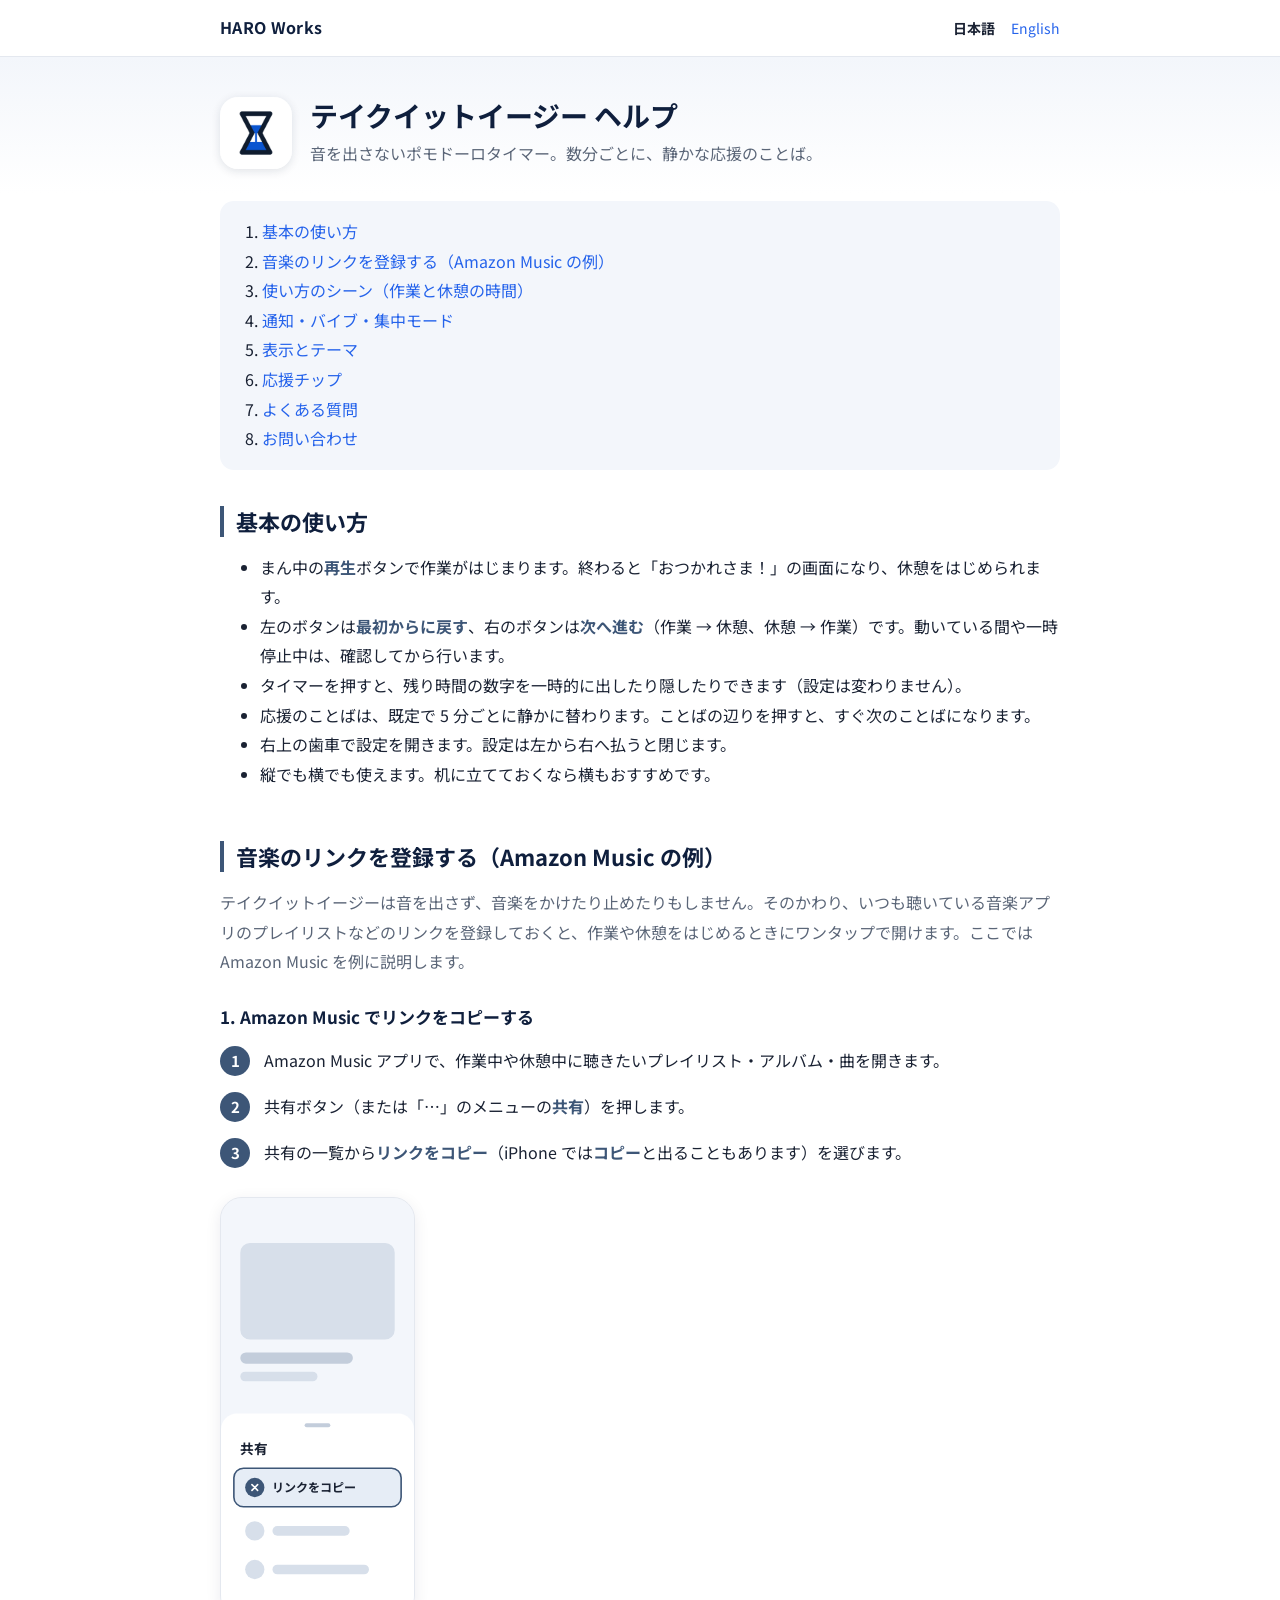
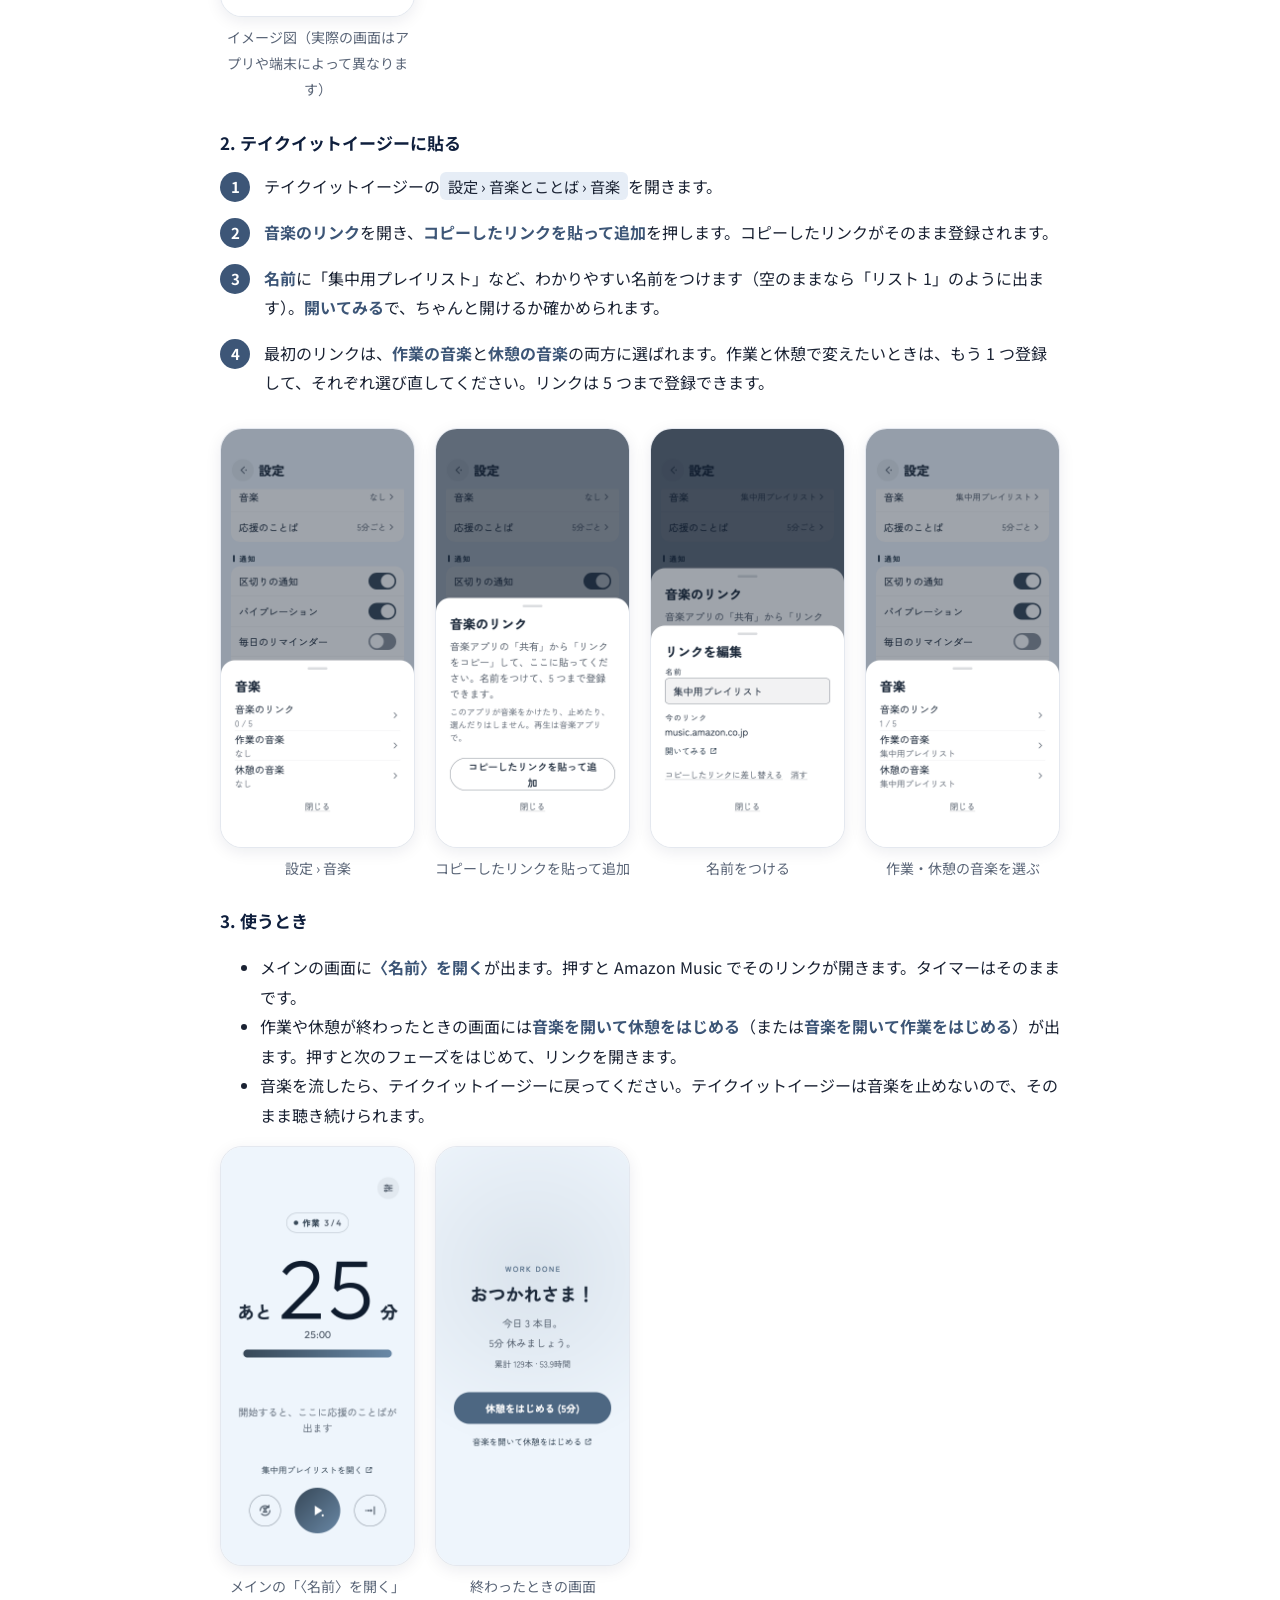
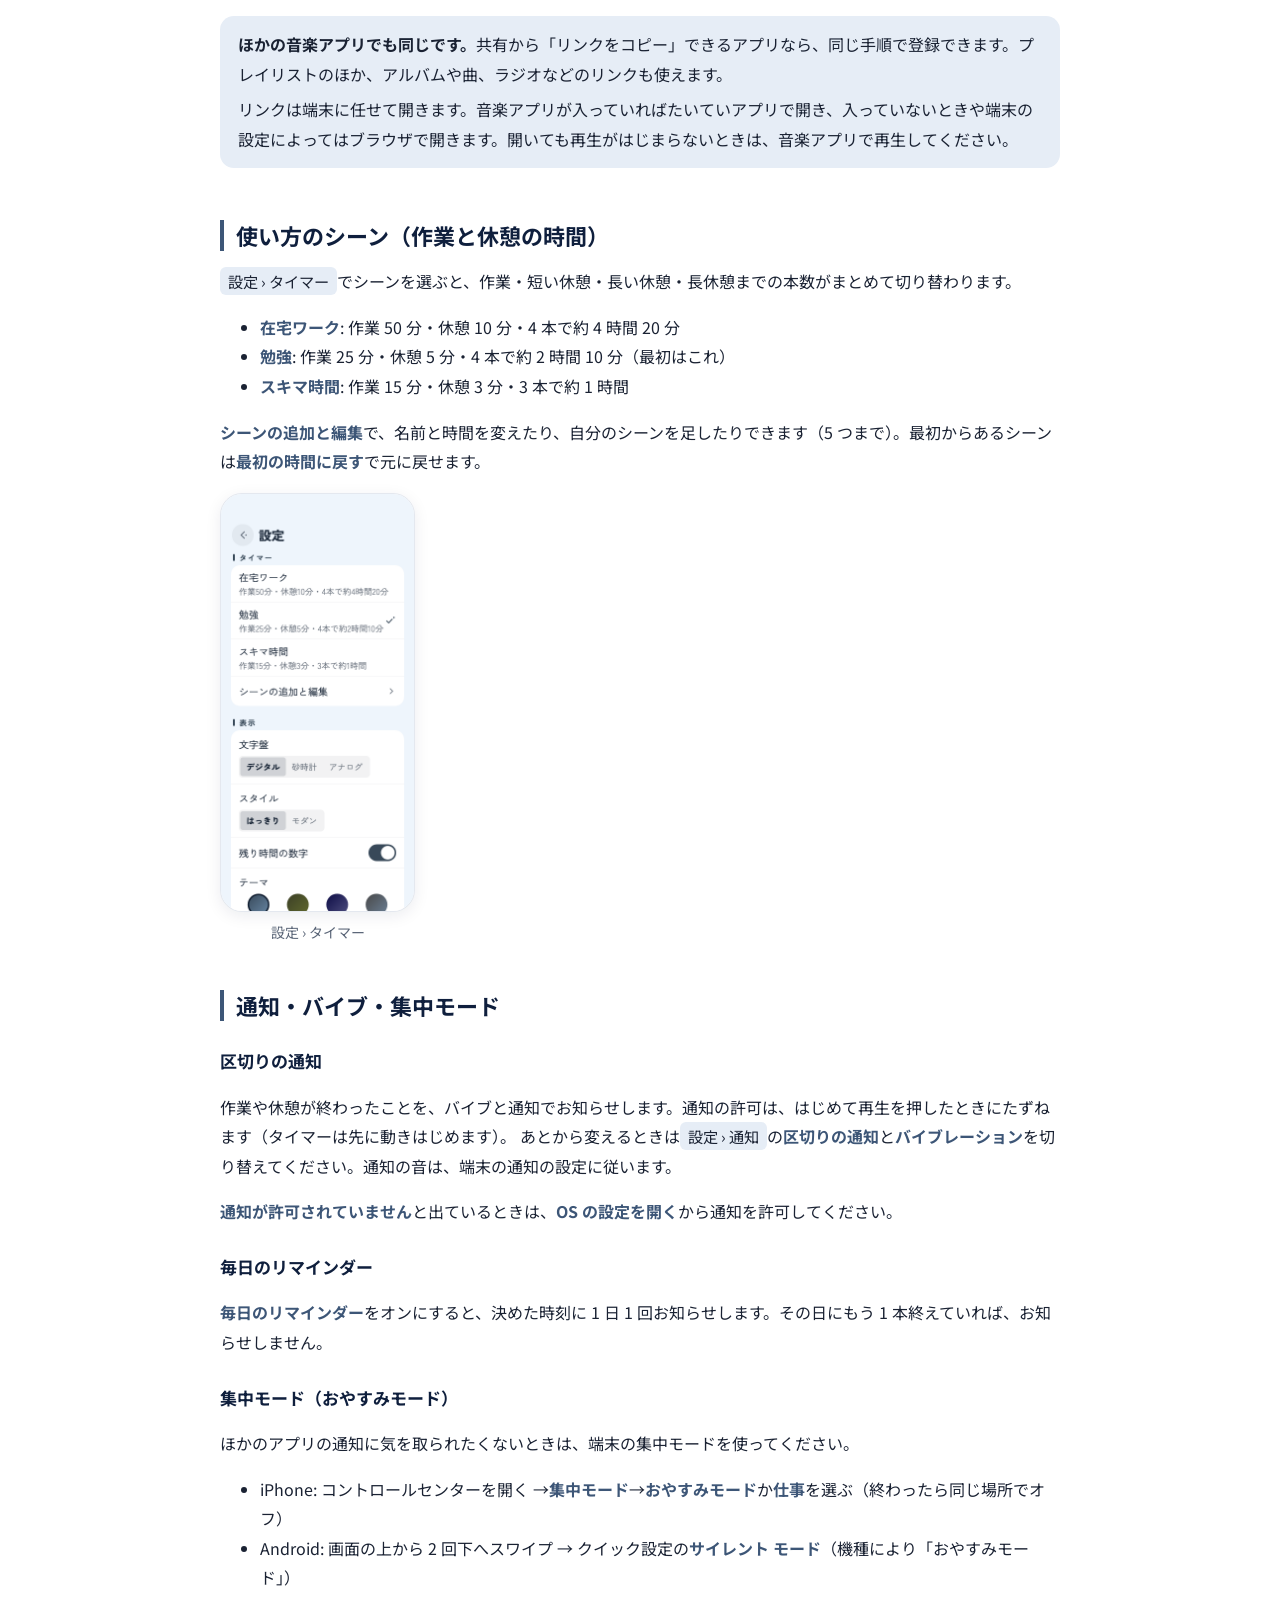
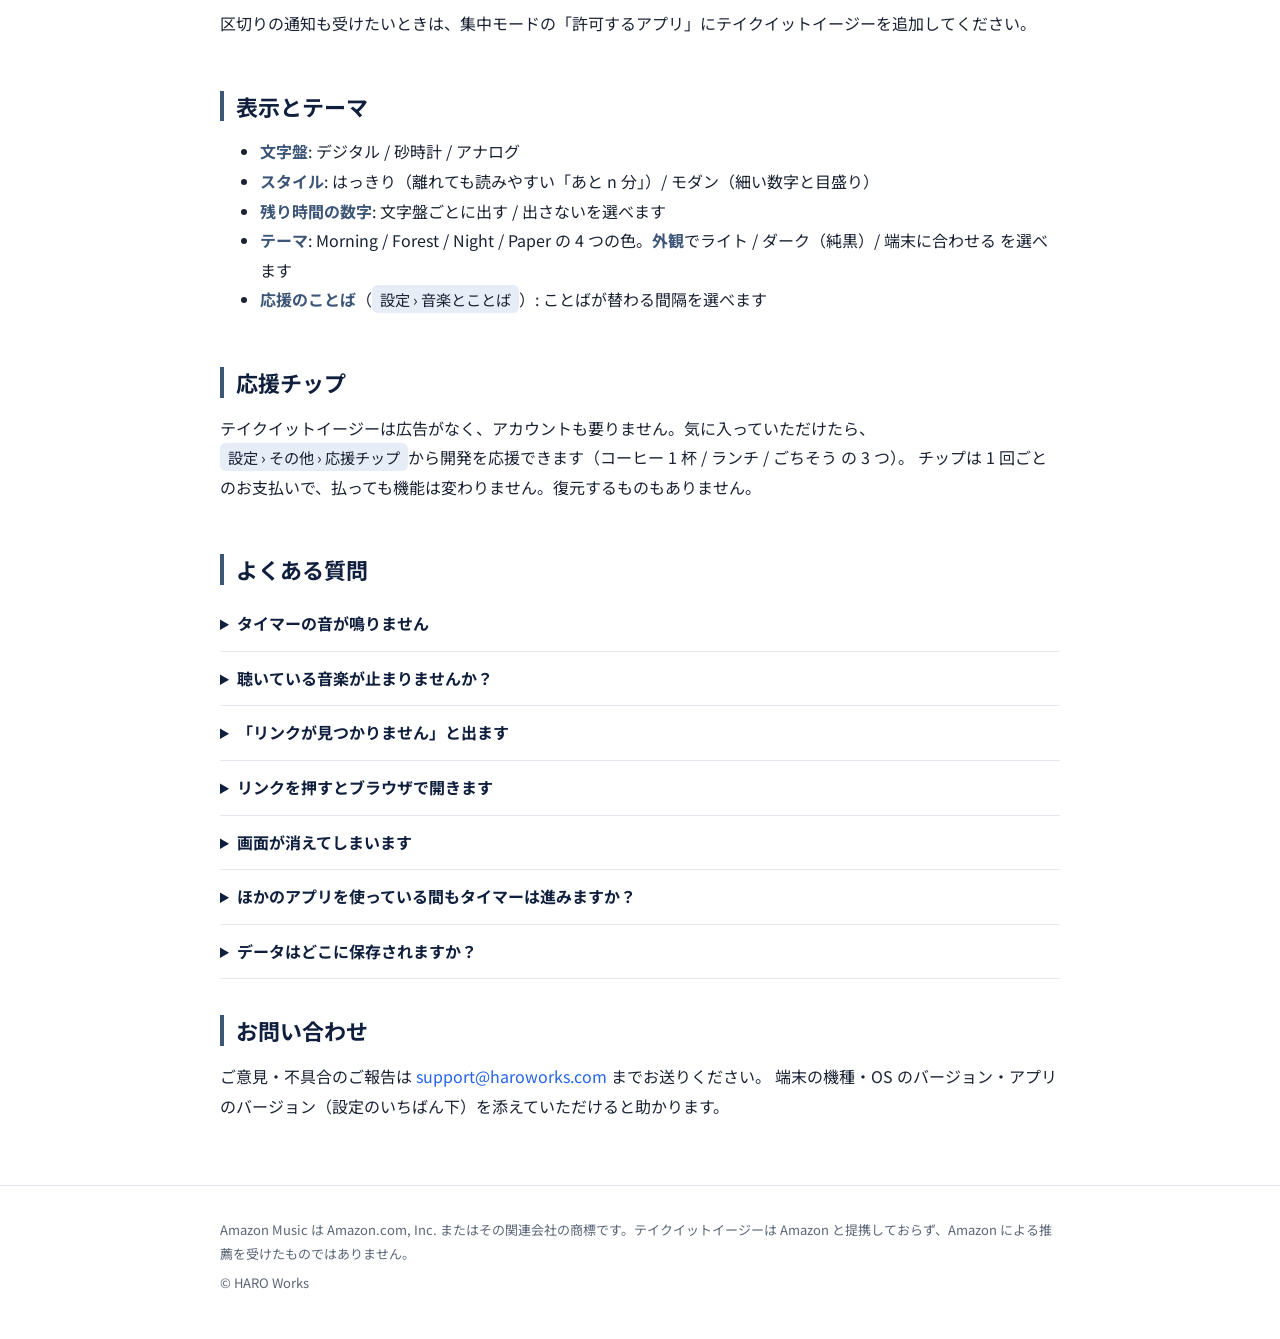
==== takeiteasy/help/index.html @ f71229db "Add Take It Easy help pages (ja / en) Co-Authored-By: Claude Opus 5.5 <noreply@anthropic.com>" ====
<!DOCTYPE html>
<html lang="ja">
<head>
  <meta charset="UTF-8" />
  <meta name="viewport" content="width=device-width, initial-scale=1.0" />
  <title>テイクイットイージー ヘルプ｜HARO Works</title>
  <meta name="description" content="テイクイットイージー（Take It Easy）の使い方。音楽のリンクの登録（Amazon Music の例）、使い方のシーン、通知、集中モード、応援チップ、よくある質問。" />
  <link rel="canonical" href="https://haroworks.com/takeiteasy/help/" />
  <link rel="alternate" hreflang="ja" href="https://haroworks.com/takeiteasy/help/" />
  <link rel="alternate" hreflang="en" href="https://haroworks.com/takeiteasy/help/en/" />
  <link rel="alternate" hreflang="x-default" href="https://haroworks.com/takeiteasy/help/en/" />
  <link rel="icon" href="./img/icon.png" />
  <link rel="preconnect" href="https://fonts.googleapis.com" />
  <link rel="preconnect" href="https://fonts.gstatic.com" crossorigin />
  <link href="https://fonts.googleapis.com/css2?family=Noto+Sans+JP:wght@400;700&display=swap" rel="stylesheet" />
  <link rel="stylesheet" href="./help.css" />
</head>
<body>
  <header class="site-header">
    <div class="container header-inner">
      <a href="/" class="brand">HARO&nbsp;Works</a>
      <nav class="lang" aria-label="言語">
        <a href="./" aria-current="page">日本語</a>
        <a href="./en/" hreflang="en">English</a>
      </nav>
    </div>
  </header>

  <main>
    <div class="hero">
      <div class="container hero-inner">
        <img class="app-icon" src="./img/icon.png" alt="" width="72" height="72" />
        <div>
          <h1>テイクイットイージー ヘルプ</h1>
          <p>音を出さないポモドーロタイマー。数分ごとに、静かな応援のことば。</p>
        </div>
      </div>
    </div>

    <div class="container">
      <nav class="toc" aria-label="目次">
        <ol>
          <li><a href="#basics">基本の使い方</a></li>
          <li><a href="#music">音楽のリンクを登録する（Amazon Music の例）</a></li>
          <li><a href="#scenes">使い方のシーン（作業と休憩の時間）</a></li>
          <li><a href="#notices">通知・バイブ・集中モード</a></li>
          <li><a href="#look">表示とテーマ</a></li>
          <li><a href="#tip">応援チップ</a></li>
          <li><a href="#faq">よくある質問</a></li>
          <li><a href="#contact">お問い合わせ</a></li>
        </ol>
      </nav>

      <section id="basics">
        <h2>基本の使い方</h2>
        <ul>
          <li>まん中の<span class="ui">再生</span>ボタンで作業がはじまります。終わると「おつかれさま！」の画面になり、休憩をはじめられます。</li>
          <li>左のボタンは<span class="ui">最初からに戻す</span>、右のボタンは<span class="ui">次へ進む</span>（作業 → 休憩、休憩 → 作業）です。動いている間や一時停止中は、確認してから行います。</li>
          <li>タイマーを押すと、残り時間の数字を一時的に出したり隠したりできます（設定は変わりません）。</li>
          <li>応援のことばは、既定で 5 分ごとに静かに替わります。ことばの辺りを押すと、すぐ次のことばになります。</li>
          <li>右上の歯車で設定を開きます。設定は左から右へ払うと閉じます。</li>
          <li>縦でも横でも使えます。机に立てておくなら横もおすすめです。</li>
        </ul>
      </section>

      <section id="music">
        <h2>音楽のリンクを登録する（Amazon Music の例）</h2>
        <p class="lead">
          テイクイットイージーは音を出さず、音楽をかけたり止めたりもしません。そのかわり、いつも聴いている音楽アプリのプレイリストなどのリンクを登録しておくと、作業や休憩をはじめるときにワンタップで開けます。ここでは Amazon Music を例に説明します。
        </p>

        <h3>1. Amazon Music でリンクをコピーする</h3>
        <ol class="steps">
          <li>Amazon Music アプリで、作業中や休憩中に聴きたいプレイリスト・アルバム・曲を開きます。</li>
          <li>共有ボタン（または「…」のメニューの<span class="ui">共有</span>）を押します。</li>
          <li>共有の一覧から<span class="ui">リンクをコピー</span>（iPhone では<span class="ui">コピー</span>と出ることもあります）を選びます。</li>
        </ol>
        <div class="shots">
          <figure class="shot">
            <svg viewBox="0 0 240 520" role="img" aria-labelledby="share-ja-title">
              <title id="share-ja-title">共有の一覧から「リンクをコピー」を選ぶイメージ</title>
              <rect x="0" y="0" width="240" height="520" fill="#f3f6fb" />
              <rect x="24" y="56" width="192" height="120" rx="12" fill="#d7dfea" />
              <rect x="24" y="192" width="140" height="14" rx="7" fill="#c3cddb" />
              <rect x="24" y="216" width="96" height="12" rx="6" fill="#d7dfea" />
              <rect x="0" y="268" width="240" height="252" rx="20" fill="#ffffff" />
              <rect x="104" y="280" width="32" height="5" rx="2.5" fill="#c3cddb" />
              <text x="24" y="318" font-size="17" font-weight="700" fill="#1a2233">共有</text>
              <rect x="16" y="336" width="208" height="48" rx="12" fill="#e6edf6" stroke="#3d5677" stroke-width="2" />
              <circle cx="42" cy="360" r="12" fill="#3d5677" />
              <path d="M37 360h10M42 355v10" stroke="#fff" stroke-width="2" stroke-linecap="round" transform="rotate(45 42 360)" />
              <text x="64" y="366" font-size="15" font-weight="700" fill="#1a2233">リンクをコピー</text>
              <circle cx="42" cy="414" r="12" fill="#d7dfea" />
              <rect x="64" y="408" width="96" height="12" rx="6" fill="#d7dfea" />
              <circle cx="42" cy="462" r="12" fill="#d7dfea" />
              <rect x="64" y="456" width="120" height="12" rx="6" fill="#d7dfea" />
            </svg>
            <figcaption>イメージ図（実際の画面はアプリや端末によって異なります）</figcaption>
          </figure>
        </div>

        <h3>2. テイクイットイージーに貼る</h3>
        <ol class="steps">
          <li>テイクイットイージーの<span class="path">設定 › 音楽とことば › 音楽</span>を開きます。</li>
          <li><span class="ui">音楽のリンク</span>を開き、<span class="ui">コピーしたリンクを貼って追加</span>を押します。コピーしたリンクがそのまま登録されます。</li>
          <li><span class="ui">名前</span>に「集中用プレイリスト」など、わかりやすい名前をつけます（空のままなら「リスト 1」のように出ます）。<span class="ui">開いてみる</span>で、ちゃんと開けるか確かめられます。</li>
          <li>最初のリンクは、<span class="ui">作業の音楽</span>と<span class="ui">休憩の音楽</span>の両方に選ばれます。作業と休憩で変えたいときは、もう 1 つ登録して、それぞれ選び直してください。リンクは 5 つまで登録できます。</li>
        </ol>
        <div class="shots">
          <figure class="shot">
            <img src="./img/ja/music-sheet.png" alt="設定の「音楽」。音楽のリンク 0 / 5、作業の音楽 なし、休憩の音楽 なし" width="780" height="1688" loading="lazy" />
            <figcaption>設定 › 音楽</figcaption>
          </figure>
          <figure class="shot">
            <img src="./img/ja/links-empty.png" alt="「音楽のリンク」のシート。コピーしたリンクを貼って追加のボタン" width="780" height="1688" loading="lazy" />
            <figcaption>コピーしたリンクを貼って追加</figcaption>
          </figure>
          <figure class="shot">
            <img src="./img/ja/link-edit.png" alt="リンクの編集。名前に「集中用プレイリスト」、今のリンク music.amazon.co.jp、開いてみる" width="780" height="1688" loading="lazy" />
            <figcaption>名前をつける</figcaption>
          </figure>
          <figure class="shot">
            <img src="./img/ja/music-sheet-done.png" alt="設定の「音楽」。作業の音楽と休憩の音楽に「集中用プレイリスト」" width="780" height="1688" loading="lazy" />
            <figcaption>作業・休憩の音楽を選ぶ</figcaption>
          </figure>
        </div>

        <h3>3. 使うとき</h3>
        <ul>
          <li>メインの画面に<span class="ui">〈名前〉を開く</span>が出ます。押すと Amazon Music でそのリンクが開きます。タイマーはそのままです。</li>
          <li>作業や休憩が終わったときの画面には<span class="ui">音楽を開いて休憩をはじめる</span>（または<span class="ui">音楽を開いて作業をはじめる</span>）が出ます。押すと次のフェーズをはじめて、リンクを開きます。</li>
          <li>音楽を流したら、テイクイットイージーに戻ってください。テイクイットイージーは音楽を止めないので、そのまま聴き続けられます。</li>
        </ul>
        <div class="shots">
          <figure class="shot">
            <img src="./img/ja/main-music.png" alt="メインの画面。再生ボタンの上に「集中用プレイリストを開く」" width="780" height="1688" loading="lazy" />
            <figcaption>メインの「〈名前〉を開く」</figcaption>
          </figure>
          <figure class="shot">
            <img src="./img/ja/overlay-break.png" alt="作業が終わった画面。休憩をはじめるボタンの下に「音楽を開いて休憩をはじめる」" width="780" height="1688" loading="lazy" />
            <figcaption>終わったときの画面</figcaption>
          </figure>
        </div>

        <div class="note">
          <p><strong>ほかの音楽アプリでも同じです。</strong>共有から「リンクをコピー」できるアプリなら、同じ手順で登録できます。プレイリストのほか、アルバムや曲、ラジオなどのリンクも使えます。</p>
          <p>リンクは端末に任せて開きます。音楽アプリが入っていればたいていアプリで開き、入っていないときや端末の設定によってはブラウザで開きます。開いても再生がはじまらないときは、音楽アプリで再生してください。</p>
        </div>
      </section>

      <section id="scenes">
        <h2>使い方のシーン（作業と休憩の時間）</h2>
        <p>
          <span class="path">設定 › タイマー</span>でシーンを選ぶと、作業・短い休憩・長い休憩・長休憩までの本数がまとめて切り替わります。
        </p>
        <ul>
          <li><span class="ui">在宅ワーク</span>: 作業 50 分・休憩 10 分・4 本で約 4 時間 20 分</li>
          <li><span class="ui">勉強</span>: 作業 25 分・休憩 5 分・4 本で約 2 時間 10 分（最初はこれ）</li>
          <li><span class="ui">スキマ時間</span>: 作業 15 分・休憩 3 分・3 本で約 1 時間</li>
        </ul>
        <p>
          <span class="ui">シーンの追加と編集</span>で、名前と時間を変えたり、自分のシーンを足したりできます（5 つまで）。最初からあるシーンは<span class="ui">最初の時間に戻す</span>で元に戻せます。
        </p>
        <div class="shots">
          <figure class="shot">
            <img src="./img/ja/settings-top.png" alt="設定のタイマー。在宅ワーク、勉強（選択中）、スキマ時間、シーンの追加と編集" width="780" height="1688" loading="lazy" />
            <figcaption>設定 › タイマー</figcaption>
          </figure>
        </div>
      </section>

      <section id="notices">
        <h2>通知・バイブ・集中モード</h2>
        <h3>区切りの通知</h3>
        <p>
          作業や休憩が終わったことを、バイブと通知でお知らせします。通知の許可は、はじめて再生を押したときにたずねます（タイマーは先に動きはじめます）。
          あとから変えるときは<span class="path">設定 › 通知</span>の<span class="ui">区切りの通知</span>と<span class="ui">バイブレーション</span>を切り替えてください。通知の音は、端末の通知の設定に従います。
        </p>
        <p>
          <span class="ui">通知が許可されていません</span>と出ているときは、<span class="ui">OS の設定を開く</span>から通知を許可してください。
        </p>
        <h3>毎日のリマインダー</h3>
        <p>
          <span class="ui">毎日のリマインダー</span>をオンにすると、決めた時刻に 1 日 1 回お知らせします。その日にもう 1 本終えていれば、お知らせしません。
        </p>
        <h3>集中モード（おやすみモード）</h3>
        <p>ほかのアプリの通知に気を取られたくないときは、端末の集中モードを使ってください。</p>
        <ul>
          <li>iPhone: コントロールセンターを開く →<span class="ui">集中モード</span>→<span class="ui">おやすみモード</span>か<span class="ui">仕事</span>を選ぶ（終わったら同じ場所でオフ）</li>
          <li>Android: 画面の上から 2 回下へスワイプ → クイック設定の<span class="ui">サイレント モード</span>（機種により「おやすみモード」）</li>
        </ul>
        <p>区切りの通知も受けたいときは、集中モードの「許可するアプリ」にテイクイットイージーを追加してください。</p>
      </section>

      <section id="look">
        <h2>表示とテーマ</h2>
        <ul>
          <li><span class="ui">文字盤</span>: デジタル / 砂時計 / アナログ</li>
          <li><span class="ui">スタイル</span>: はっきり（離れても読みやすい「あと n 分」）/ モダン（細い数字と目盛り）</li>
          <li><span class="ui">残り時間の数字</span>: 文字盤ごとに出す / 出さないを選べます</li>
          <li><span class="ui">テーマ</span>: Morning / Forest / Night / Paper の 4 つの色。<span class="ui">外観</span>でライト / ダーク（純黒）/ 端末に合わせる を選べます</li>
          <li><span class="ui">応援のことば</span>（<span class="path">設定 › 音楽とことば</span>）: ことばが替わる間隔を選べます</li>
        </ul>
      </section>

      <section id="tip">
        <h2>応援チップ</h2>
        <p>
          テイクイットイージーは広告がなく、アカウントも要りません。気に入っていただけたら、<span class="path">設定 › その他 › 応援チップ</span>から開発を応援できます（コーヒー 1 杯 / ランチ / ごちそう の 3 つ）。
          チップは 1 回ごとのお支払いで、払っても機能は変わりません。復元するものもありません。
        </p>
      </section>

      <section id="faq">
        <h2>よくある質問</h2>
        <details>
          <summary>タイマーの音が鳴りません</summary>
          <p>テイクイットイージーは音を出さないアプリです。区切りはバイブと通知でお知らせします。通知が来ないときは<a href="#notices">通知・バイブ・集中モード</a>をご覧ください。</p>
        </details>
        <details>
          <summary>聴いている音楽が止まりませんか？</summary>
          <p>止まりません。テイクイットイージーは音を扱う機能を使っていないので、ほかのアプリの音楽を止めたり、小さくしたりしません。</p>
        </details>
        <details>
          <summary>「リンクが見つかりません」と出ます</summary>
          <p>コピーしたものの中にリンク（https:// ではじまるもの）がありません。音楽アプリの共有から「リンクをコピー」して、もう一度<span class="ui">コピーしたリンクを貼って追加</span>を押してください。リンクの前後に文章がついていても、リンクだけを取り出して登録します。</p>
        </details>
        <details>
          <summary>リンクを押すとブラウザで開きます</summary>
          <p>リンクの開き方は端末が決めます。音楽アプリが入っていて、そのアプリがリンクを受け取れる設定になっているとアプリで開きます。音楽アプリを入れ直したり、端末の「デフォルトで開く」の設定を確かめたりしてみてください。</p>
        </details>
        <details>
          <summary>画面が消えてしまいます</summary>
          <p>メインの画面でタイマーが動いているときは、画面をつけたままにします。止めているときや、設定・ほかのアプリを開いているときは、端末の設定どおりに画面が消えます。</p>
        </details>
        <details>
          <summary>ほかのアプリを使っている間もタイマーは進みますか？</summary>
          <p>進みます。終わる時刻をもとに数えているので、ほかのアプリを開いていても、画面を消していてもずれません。終わったときは通知でお知らせします。</p>
        </details>
        <details>
          <summary>データはどこに保存されますか？</summary>
          <p>設定や登録したリンク、累計の記録は端末の中だけに保存します。詳しくは<a href="https://ys4614.github.io/legal/takeiteasy/privacy/">プライバシーポリシー</a>をご覧ください。</p>
        </details>
      </section>

      <section id="contact">
        <h2>お問い合わせ</h2>
        <p>
          ご意見・不具合のご報告は <a href="mailto:support@haroworks.com">support@haroworks.com</a> までお送りください。
          端末の機種・OS のバージョン・アプリのバージョン（設定のいちばん下）を添えていただけると助かります。
        </p>
      </section>
    </div>
  </main>

  <footer class="site-footer">
    <div class="container">
      <p>Amazon Music は Amazon.com, Inc. またはその関連会社の商標です。テイクイットイージーは Amazon と提携しておらず、Amazon による推薦を受けたものではありません。</p>
      <p>&copy; HARO Works</p>
    </div>
  </footer>
</body>
</html>
---- takeiteasy/help/help.css ----
/* Take It Easy ヘルプ（ja / en 共通）。色はサイトの style.css と、アプリの Morning テーマに合わせる。 */
:root {
  --navy: #0f1f3d;
  --ink: #1a2233;
  --muted: #5b6678;
  --line: #e4e8ef;
  --bg: #ffffff;
  --bg-alt: #f3f6fb;
  --accent: #3d5677;
  --accent-soft: #e6edf6;
  --link: #2563eb;
  --radius: 14px;
  --maxw: 880px;
}

* {
  box-sizing: border-box;
}

html {
  scroll-behavior: smooth;
}

body {
  margin: 0;
  font-family: "Noto Sans JP", -apple-system, BlinkMacSystemFont, "Segoe UI",
    "Hiragino Kaku Gothic ProN", "Meiryo", sans-serif;
  color: var(--ink);
  background: var(--bg);
  line-height: 1.85;
  -webkit-font-smoothing: antialiased;
}

a {
  color: var(--link);
  text-decoration: none;
}

a:hover {
  text-decoration: underline;
}

.container {
  width: 100%;
  max-width: var(--maxw);
  margin: 0 auto;
  padding: 0 20px;
}

/* Header */
.site-header {
  position: sticky;
  top: 0;
  z-index: 10;
  background: rgba(255, 255, 255, 0.92);
  backdrop-filter: saturate(180%) blur(10px);
  border-bottom: 1px solid var(--line);
}

.header-inner {
  display: flex;
  align-items: center;
  justify-content: space-between;
  gap: 12px;
  height: 56px;
}

.brand {
  font-weight: 700;
  color: var(--navy);
  letter-spacing: 0.02em;
}

.lang a {
  margin-left: 12px;
  font-size: 14px;
}

.lang a[aria-current="page"] {
  color: var(--ink);
  font-weight: 700;
  pointer-events: none;
}

/* Hero */
.hero {
  background: linear-gradient(180deg, var(--bg-alt), var(--bg));
  padding: 40px 0 24px;
}

.hero-inner {
  display: flex;
  align-items: center;
  gap: 18px;
}

.app-icon {
  width: 72px;
  height: 72px;
  border-radius: 18px;
  box-shadow: 0 2px 10px rgba(15, 31, 61, 0.12);
  flex: none;
}

.hero h1 {
  margin: 0;
  font-size: 28px;
  line-height: 1.35;
  color: var(--navy);
}

.hero p {
  margin: 4px 0 0;
  color: var(--muted);
}

/* TOC */
.toc {
  margin: 8px 0 8px;
  padding: 16px 20px;
  background: var(--bg-alt);
  border-radius: var(--radius);
}

.toc ol {
  margin: 0;
  padding-left: 1.4em;
}

/* Sections */
section {
  padding: 28px 0 8px;
  scroll-margin-top: 64px;
}

h2 {
  font-size: 22px;
  line-height: 1.4;
  margin: 0 0 12px;
  padding-left: 12px;
  border-left: 4px solid var(--accent);
  color: var(--navy);
}

h3 {
  font-size: 17px;
  margin: 24px 0 8px;
  color: var(--navy);
}

.lead {
  color: var(--muted);
}

.ui {
  font-weight: 700;
  color: var(--accent);
  white-space: nowrap;
}

kbd,
.path {
  display: inline-block;
  padding: 0 8px;
  border-radius: 6px;
  background: var(--accent-soft);
  color: var(--ink);
  font-family: inherit;
  font-size: 0.95em;
}

/* Steps */
.steps {
  list-style: none;
  counter-reset: step;
  margin: 12px 0;
  padding: 0;
}

.steps > li {
  counter-increment: step;
  position: relative;
  padding: 2px 0 14px 44px;
}

.steps > li::before {
  content: counter(step);
  position: absolute;
  left: 0;
  top: 2px;
  width: 30px;
  height: 30px;
  border-radius: 50%;
  background: var(--accent);
  color: #fff;
  font-weight: 700;
  font-size: 15px;
  line-height: 30px;
  text-align: center;
}

/* Figures */
.shots {
  display: grid;
  grid-template-columns: repeat(auto-fill, minmax(180px, 1fr));
  gap: 20px;
  margin: 16px 0 8px;
}

figure {
  margin: 0;
}

.shot img,
.shot svg {
  display: block;
  width: 100%;
  max-width: 240px;
  height: auto;
  margin: 0 auto;
  border-radius: 22px;
  border: 1px solid var(--line);
  box-shadow: 0 4px 16px rgba(15, 31, 61, 0.08);
  background: var(--bg-alt);
}

figcaption {
  margin-top: 8px;
  font-size: 14px;
  color: var(--muted);
  text-align: center;
}

.note {
  margin: 16px 0;
  padding: 14px 18px;
  border-radius: var(--radius);
  background: var(--accent-soft);
}

.note p {
  margin: 0;
}

.note p + p {
  margin-top: 6px;
}

/* FAQ */
details {
  border-bottom: 1px solid var(--line);
  padding: 12px 0;
}

summary {
  cursor: pointer;
  font-weight: 700;
  color: var(--navy);
}

details p {
  margin: 8px 0 0;
}

/* Footer */
.site-footer {
  margin-top: 40px;
  padding: 28px 0 40px;
  border-top: 1px solid var(--line);
  color: var(--muted);
  font-size: 13px;
}

.site-footer p {
  margin: 4px 0;
}

@media (max-width: 560px) {
  .hero h1 {
    font-size: 23px;
  }

  .app-icon {
    width: 60px;
    height: 60px;
    border-radius: 15px;
  }

  .shots {
    grid-template-columns: repeat(2, 1fr);
    gap: 14px;
  }
}
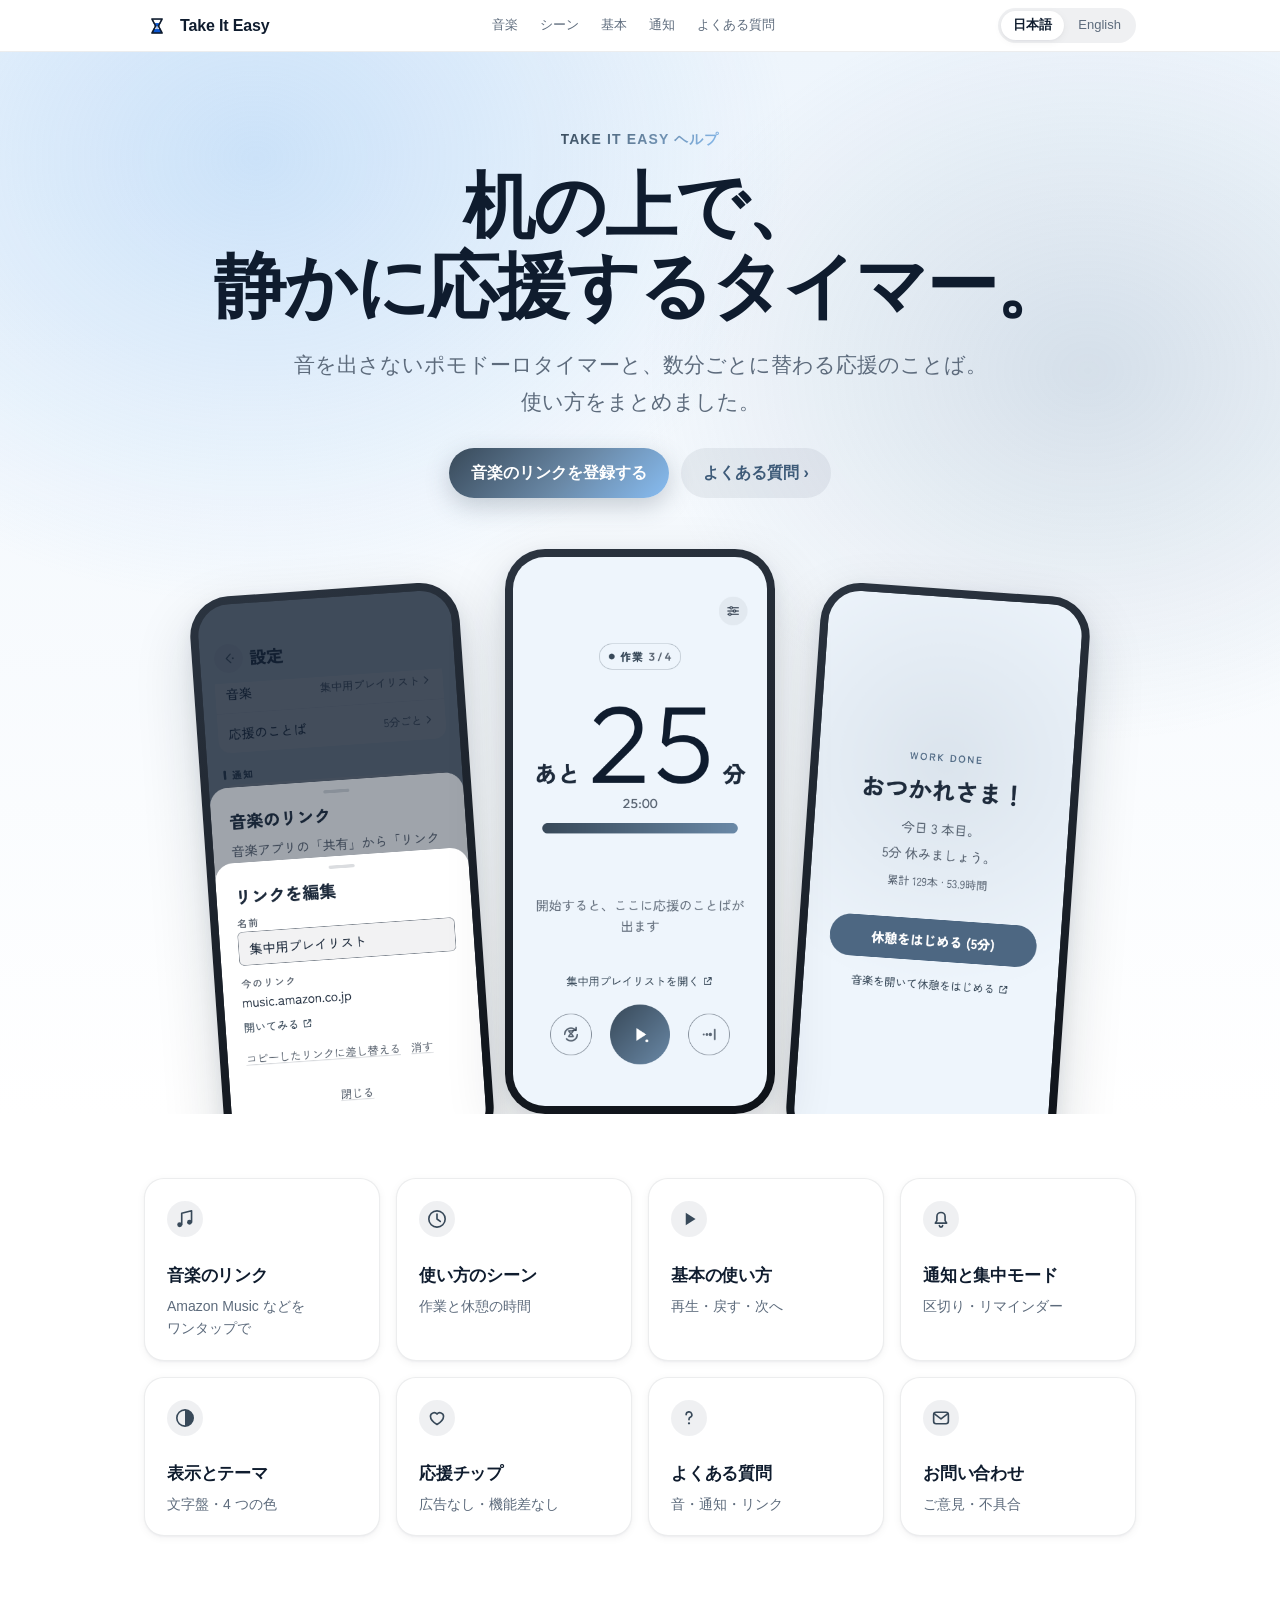
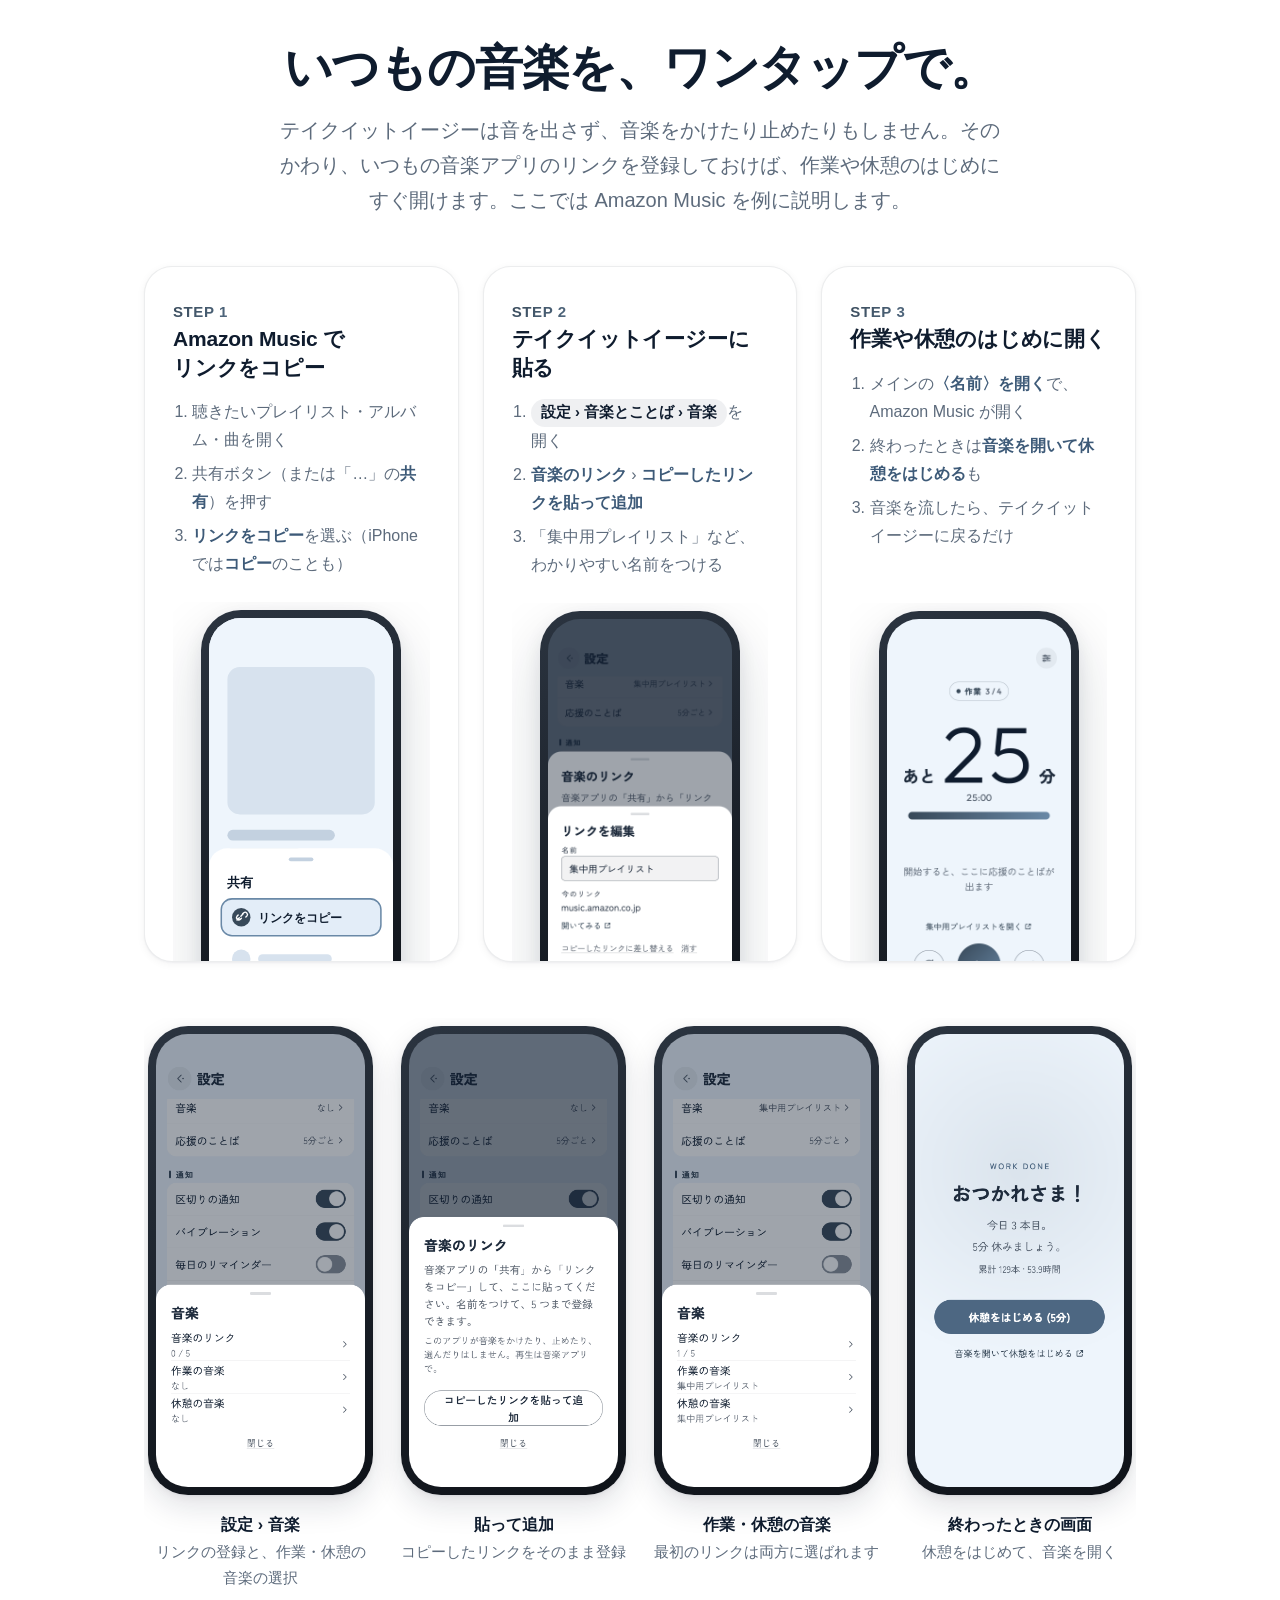
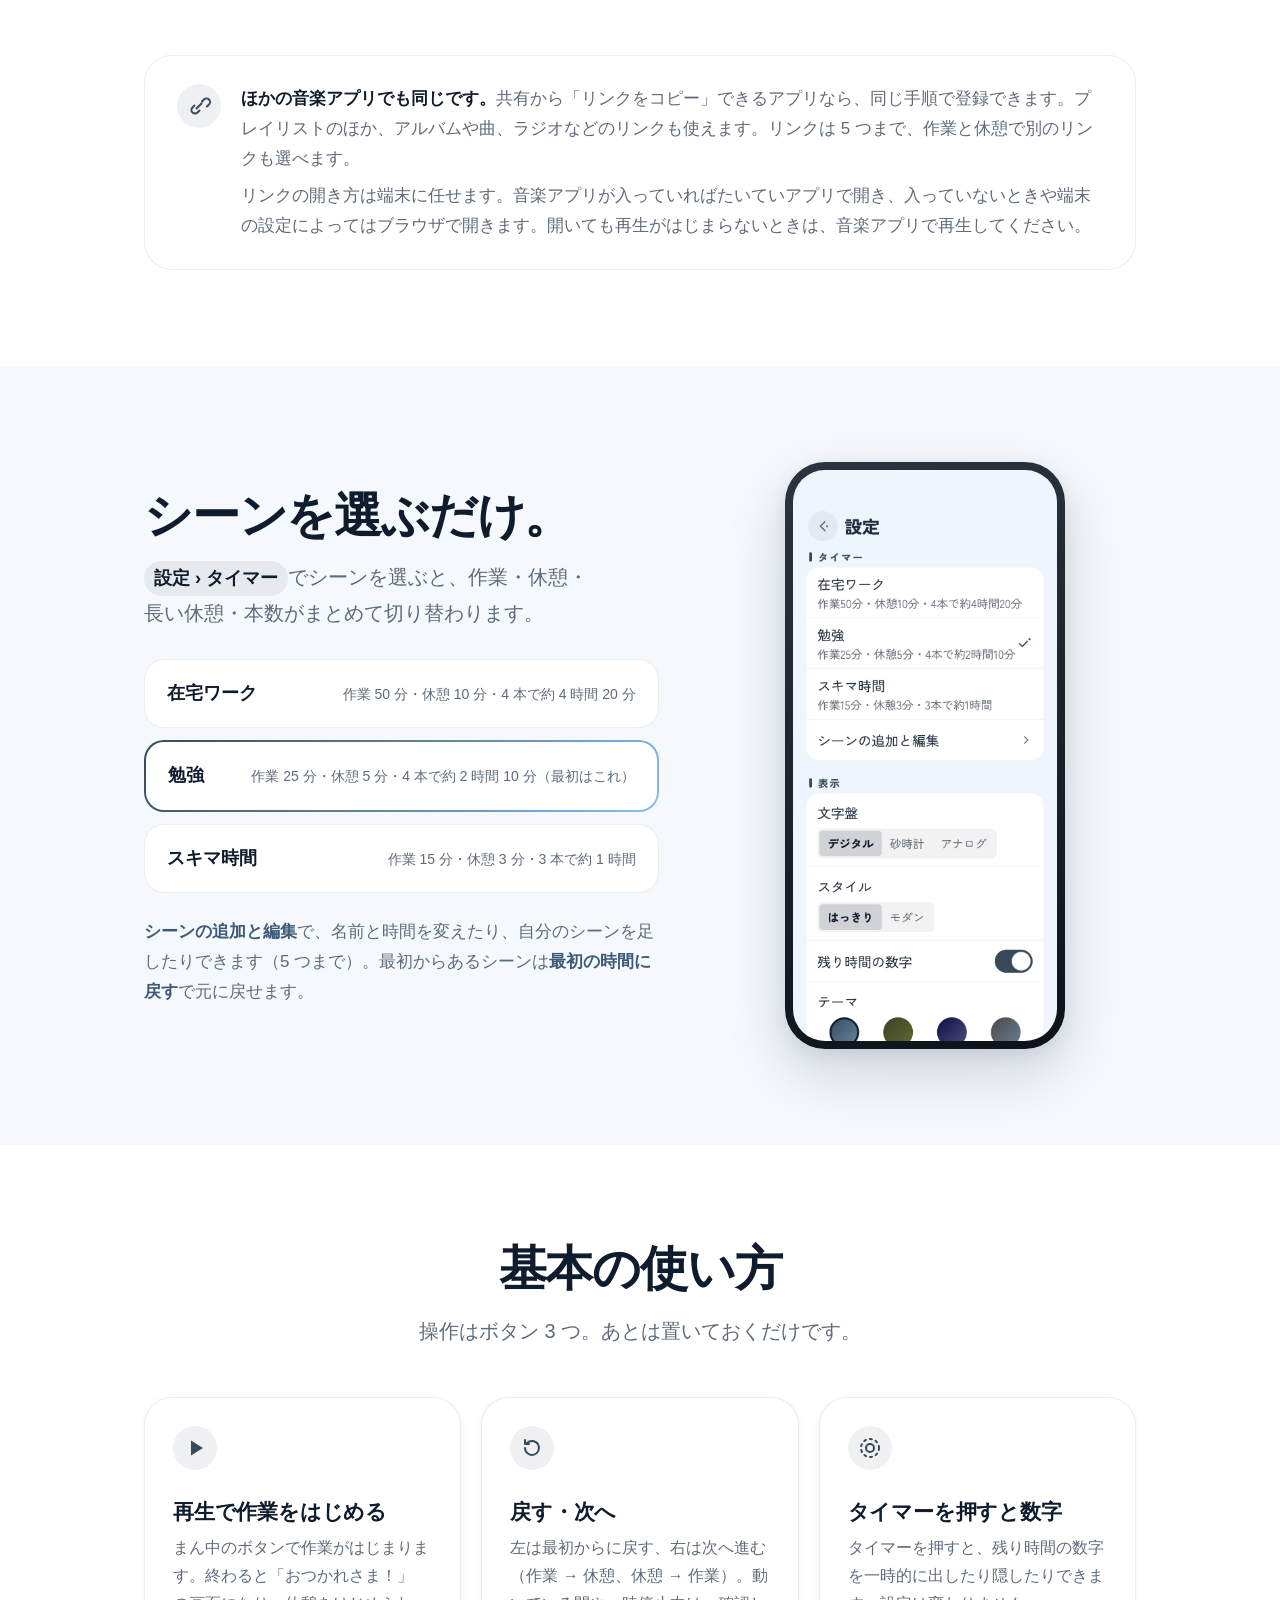
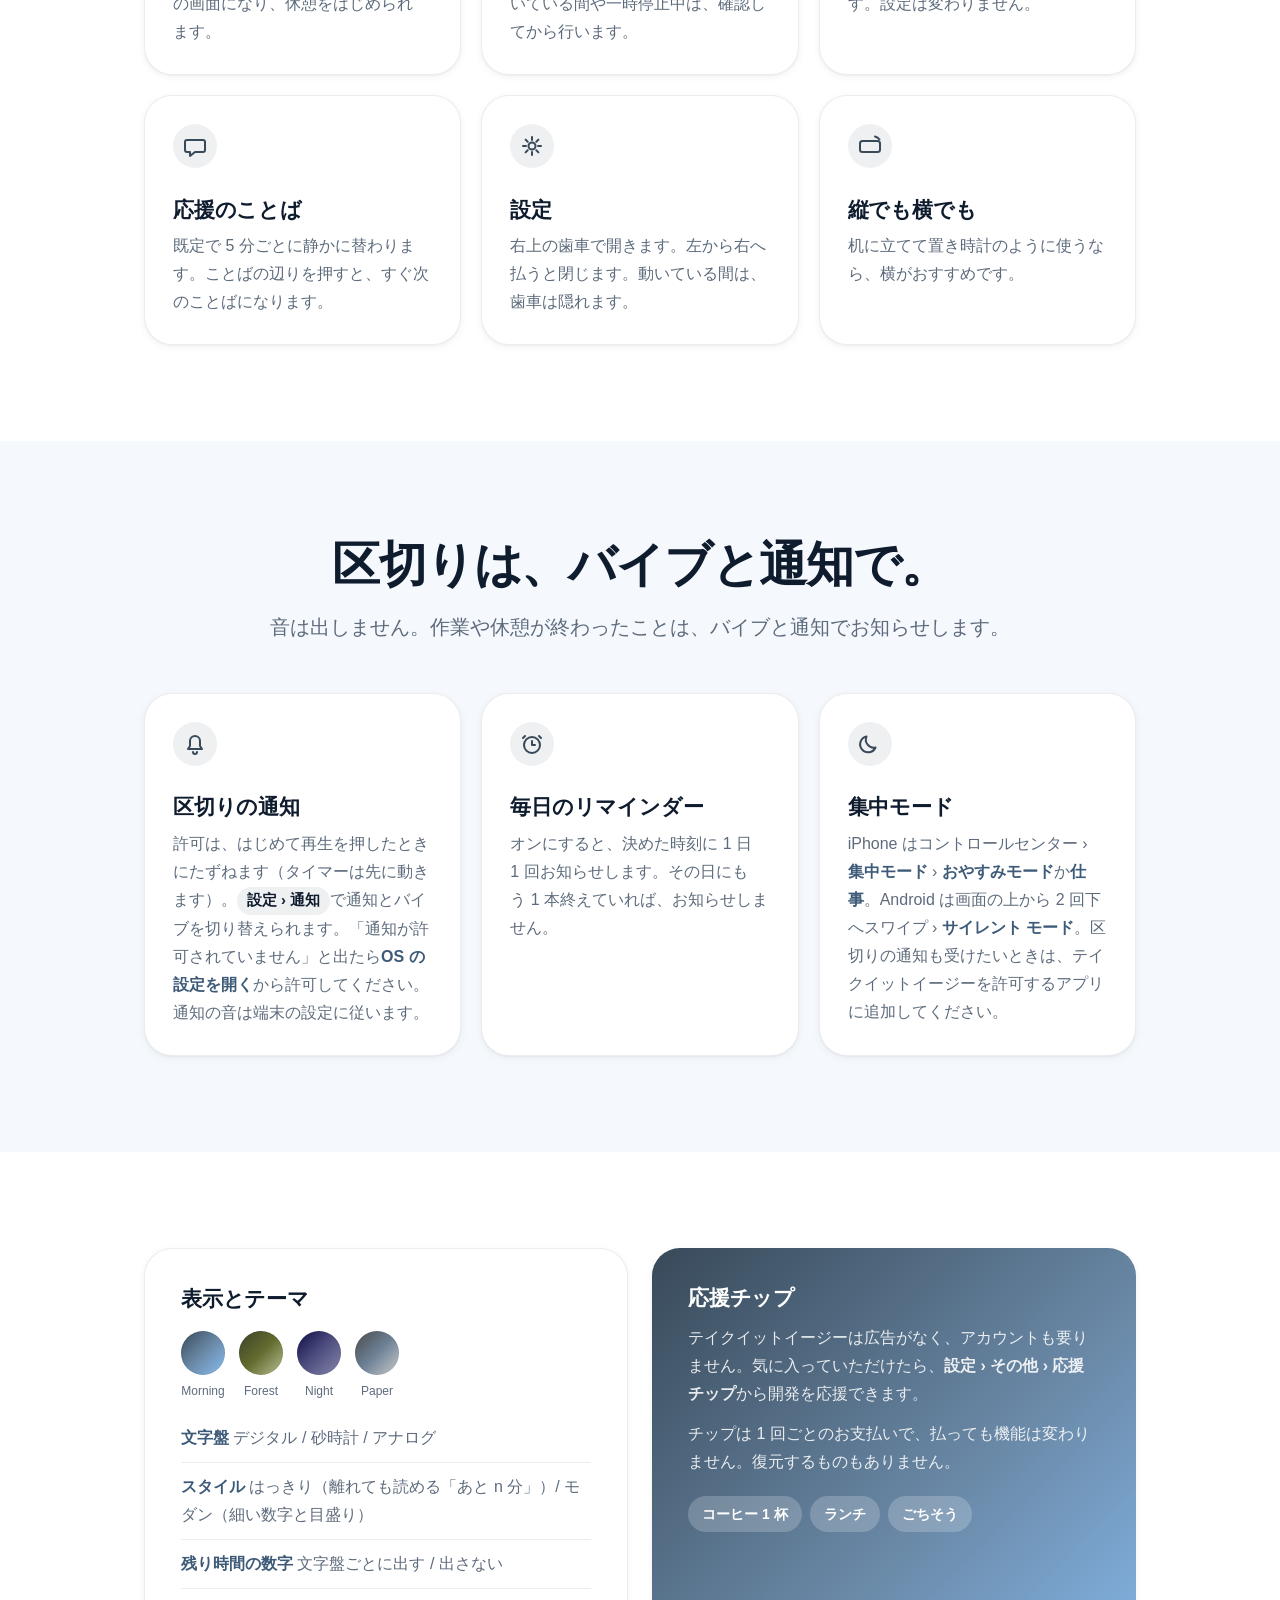
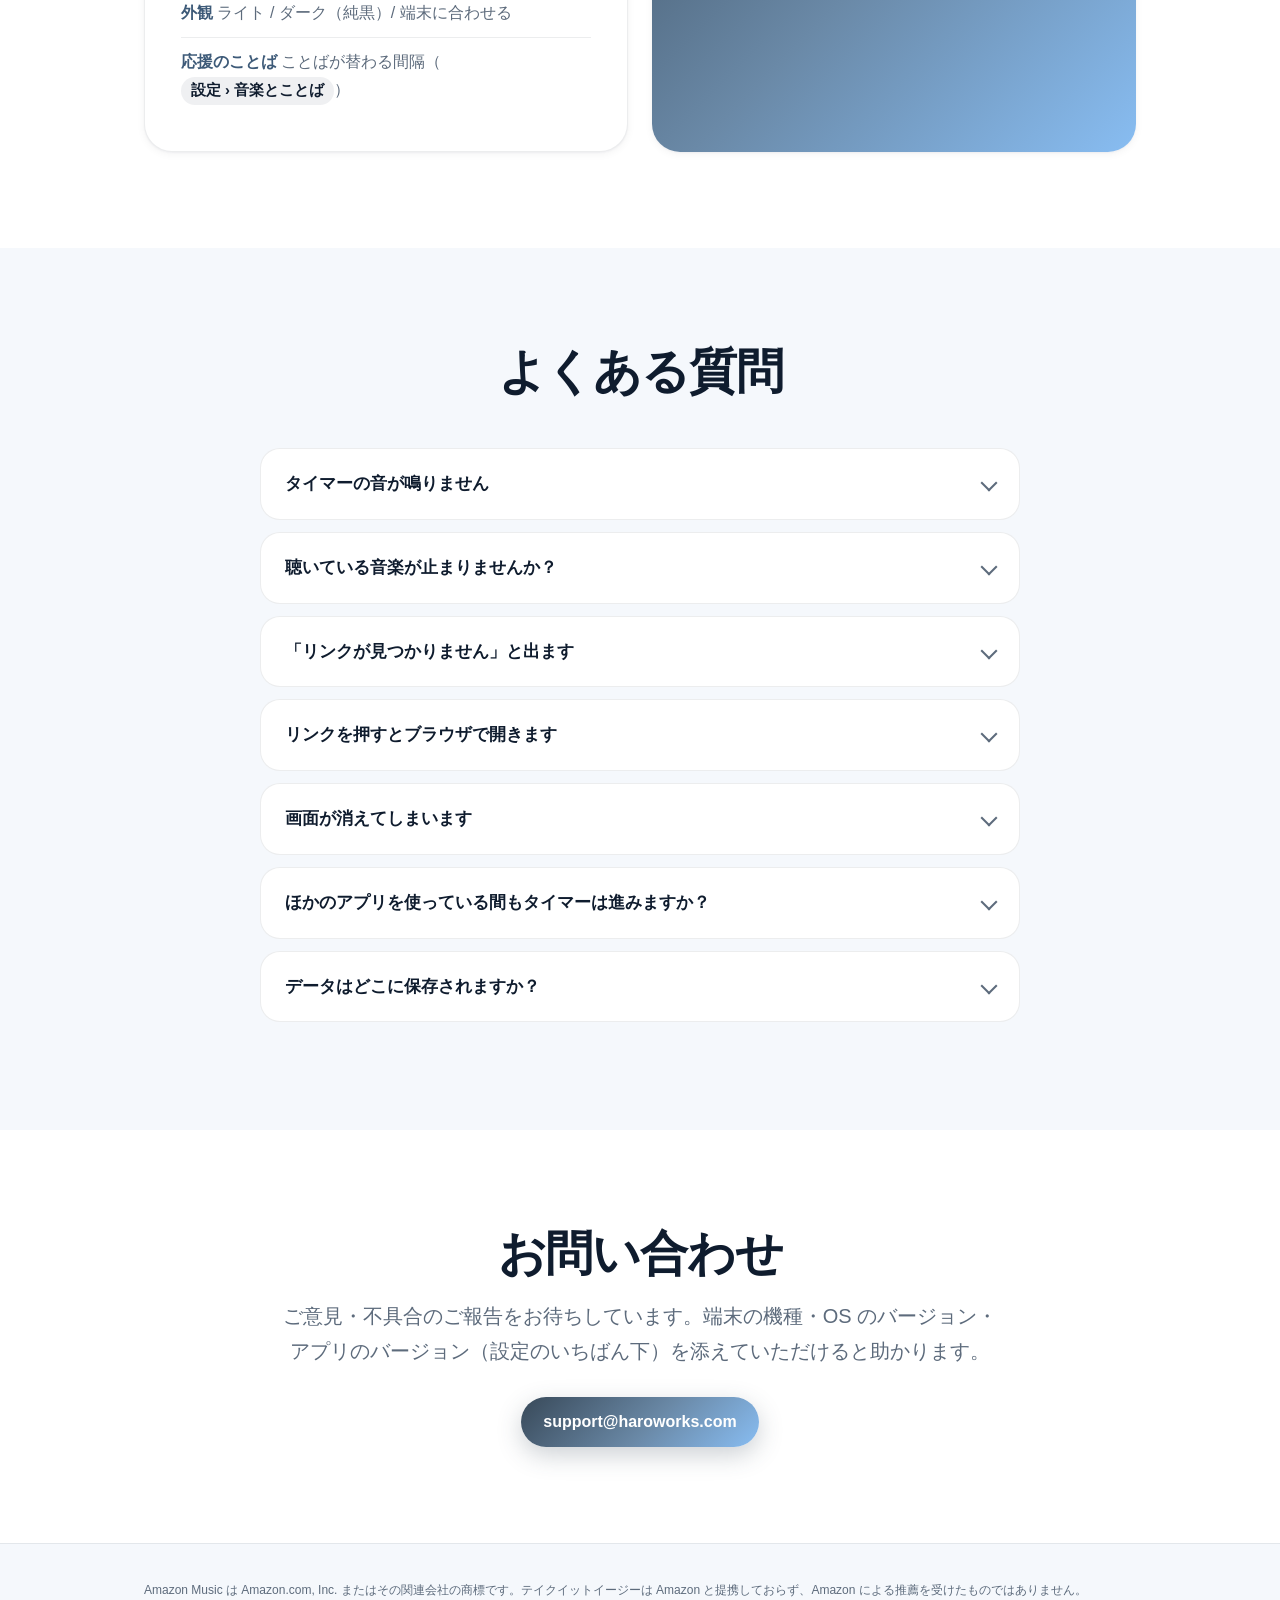
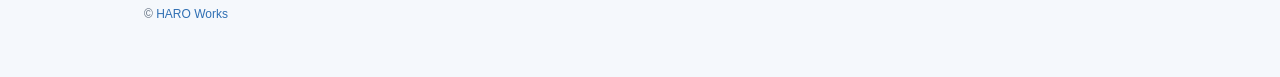
==== commit b2f53df9: "Redesign Take It Easy help pages (modern layout, dark mode) Co-Authored-By: Claude Opus 5.5 <noreply" ====
--- a/takeiteasy/help/index.html
+++ b/takeiteasy/help/index.html
@@ -2,262 +2,373 @@
 <html lang="ja">
 <head>
   <meta charset="UTF-8" />
-  <meta name="viewport" content="width=device-width, initial-scale=1.0" />
+  <meta name="viewport" content="width=device-width, initial-scale=1.0, viewport-fit=cover" />
   <title>テイクイットイージー ヘルプ｜HARO Works</title>
   <meta name="description" content="テイクイットイージー（Take It Easy）の使い方。音楽のリンクの登録（Amazon Music の例）、使い方のシーン、通知、集中モード、応援チップ、よくある質問。" />
+  <meta name="color-scheme" content="light dark" />
+  <meta name="theme-color" content="#eef5fc" media="(prefers-color-scheme: light)" />
+  <meta name="theme-color" content="#000000" media="(prefers-color-scheme: dark)" />
   <link rel="canonical" href="https://haroworks.com/takeiteasy/help/" />
   <link rel="alternate" hreflang="ja" href="https://haroworks.com/takeiteasy/help/" />
   <link rel="alternate" hreflang="en" href="https://haroworks.com/takeiteasy/help/en/" />
   <link rel="alternate" hreflang="x-default" href="https://haroworks.com/takeiteasy/help/en/" />
   <link rel="icon" href="./img/icon.png" />
-  <link rel="preconnect" href="https://fonts.googleapis.com" />
-  <link rel="preconnect" href="https://fonts.gstatic.com" crossorigin />
-  <link href="https://fonts.googleapis.com/css2?family=Noto+Sans+JP:wght@400;700&display=swap" rel="stylesheet" />
+  <link rel="apple-touch-icon" href="./img/icon.png" />
   <link rel="stylesheet" href="./help.css" />
+  <script>document.documentElement.classList.add('js');</script>
 </head>
 <body>
-  <header class="site-header">
-    <div class="container header-inner">
-      <a href="/" class="brand">HARO&nbsp;Works</a>
-      <nav class="lang" aria-label="言語">
+  <nav class="nav" aria-label="ヘルプ">
+    <div class="wrap">
+      <a class="nav-brand" href="#top"><img src="./img/icon.png" alt="" />Take It Easy</a>
+      <div class="nav-links">
+        <a href="#music">音楽</a>
+        <a href="#scenes">シーン</a>
+        <a href="#basics">基本</a>
+        <a href="#notices">通知</a>
+        <a href="#faq">よくある質問</a>
+      </div>
+      <div class="lang" aria-label="言語">
         <a href="./" aria-current="page">日本語</a>
         <a href="./en/" hreflang="en">English</a>
+      </div>
+    </div>
+  </nav>
+
+  <main id="top">
+    <header class="hero">
+      <div class="wrap">
+        <p class="eyebrow">Take It Easy ヘルプ</p>
+        <h1>机の上で、<br />静かに応援するタイマー。</h1>
+        <p class="sub">音を出さないポモドーロタイマーと、数分ごとに替わる応援のことば。使い方をまとめました。</p>
+        <div class="hero-cta">
+          <a class="pill pill-solid" href="#music">音楽のリンクを登録する</a>
+          <a class="pill pill-ghost" href="#faq">よくある質問 ›</a>
+        </div>
+
+        <div class="hero-phones" aria-hidden="true">
+          <figure class="phone"><img src="./img/ja/link-edit.png" alt="" width="780" height="1688" /></figure>
+          <figure class="phone"><img src="./img/ja/main-music.png" alt="" width="780" height="1688" /></figure>
+          <figure class="phone"><img src="./img/ja/overlay-break.png" alt="" width="780" height="1688" /></figure>
+        </div>
+      </div>
+    </header>
+
+    <div class="wrap">
+      <nav class="topics" aria-label="目次">
+        <a class="topic" href="#music">
+          <svg class="glyph" viewBox="0 0 44 44" aria-hidden="true"><circle class="bg" cx="22" cy="22" r="22"/><path class="st" d="M18 29V15l12-3v14"/><circle class="fl" cx="15.5" cy="29" r="3"/><circle class="fl" cx="27.5" cy="26" r="3"/></svg>
+          <strong>音楽のリンク</strong><span>Amazon Music などをワンタップで</span>
+        </a>
+        <a class="topic" href="#scenes">
+          <svg class="glyph" viewBox="0 0 44 44" aria-hidden="true"><circle class="bg" cx="22" cy="22" r="22"/><circle class="st" cx="22" cy="22" r="10"/><path class="st" d="M22 16v6l4 3"/></svg>
+          <strong>使い方のシーン</strong><span>作業と休憩の時間</span>
+        </a>
+        <a class="topic" href="#basics">
+          <svg class="glyph" viewBox="0 0 44 44" aria-hidden="true"><circle class="bg" cx="22" cy="22" r="22"/><path class="fl" d="M18 14.5v15l12-7.5z"/></svg>
+          <strong>基本の使い方</strong><span>再生・戻す・次へ</span>
+        </a>
+        <a class="topic" href="#notices">
+          <svg class="glyph" viewBox="0 0 44 44" aria-hidden="true"><circle class="bg" cx="22" cy="22" r="22"/><path class="st" d="M15 27h14l-2-3v-5a5 5 0 0 0-10 0v5zM20 30a2 2 0 0 0 4 0"/></svg>
+          <strong>通知と集中モード</strong><span>区切り・リマインダー</span>
+        </a>
+        <a class="topic" href="#look">
+          <svg class="glyph" viewBox="0 0 44 44" aria-hidden="true"><circle class="bg" cx="22" cy="22" r="22"/><circle class="st" cx="22" cy="22" r="10"/><path class="fl" d="M22 12a10 10 0 0 1 0 20z"/></svg>
+          <strong>表示とテーマ</strong><span>文字盤・4 つの色</span>
+        </a>
+        <a class="topic" href="#tip">
+          <svg class="glyph" viewBox="0 0 44 44" aria-hidden="true"><circle class="bg" cx="22" cy="22" r="22"/><path class="st" d="M22 30s-8-4.6-8-10a4.5 4.5 0 0 1 8-2.8 4.5 4.5 0 0 1 8 2.8c0 5.4-8 10-8 10z"/></svg>
+          <strong>応援チップ</strong><span>広告なし・機能差なし</span>
+        </a>
+        <a class="topic" href="#faq">
+          <svg class="glyph" viewBox="0 0 44 44" aria-hidden="true"><circle class="bg" cx="22" cy="22" r="22"/><path class="st" d="M18.5 18a3.5 3.5 0 1 1 5 3.2c-1 .5-1.5 1.3-1.5 2.3v.5"/><circle class="fl" cx="22" cy="28.5" r="1.4"/></svg>
+          <strong>よくある質問</strong><span>音・通知・リンク</span>
+        </a>
+        <a class="topic" href="#contact">
+          <svg class="glyph" viewBox="0 0 44 44" aria-hidden="true"><circle class="bg" cx="22" cy="22" r="22"/><rect class="st" x="13" y="15" width="18" height="14" rx="3"/><path class="st" d="M14 17l8 6 8-6"/></svg>
+          <strong>お問い合わせ</strong><span>ご意見・不具合</span>
+        </a>
       </nav>
     </div>
-  </header>
-
-  <main>
-    <div class="hero">
-      <div class="container hero-inner">
-        <img class="app-icon" src="./img/icon.png" alt="" width="72" height="72" />
-        <div>
-          <h1>テイクイットイージー ヘルプ</h1>
-          <p>音を出さないポモドーロタイマー。数分ごとに、静かな応援のことば。</p>
-        </div>
-      </div>
-    </div>
-
-    <div class="container">
-      <nav class="toc" aria-label="目次">
-        <ol>
-          <li><a href="#basics">基本の使い方</a></li>
-          <li><a href="#music">音楽のリンクを登録する（Amazon Music の例）</a></li>
-          <li><a href="#scenes">使い方のシーン（作業と休憩の時間）</a></li>
-          <li><a href="#notices">通知・バイブ・集中モード</a></li>
-          <li><a href="#look">表示とテーマ</a></li>
-          <li><a href="#tip">応援チップ</a></li>
-          <li><a href="#faq">よくある質問</a></li>
-          <li><a href="#contact">お問い合わせ</a></li>
-        </ol>
-      </nav>
-
-      <section id="basics">
-        <h2>基本の使い方</h2>
-        <ul>
-          <li>まん中の<span class="ui">再生</span>ボタンで作業がはじまります。終わると「おつかれさま！」の画面になり、休憩をはじめられます。</li>
-          <li>左のボタンは<span class="ui">最初からに戻す</span>、右のボタンは<span class="ui">次へ進む</span>（作業 → 休憩、休憩 → 作業）です。動いている間や一時停止中は、確認してから行います。</li>
-          <li>タイマーを押すと、残り時間の数字を一時的に出したり隠したりできます（設定は変わりません）。</li>
-          <li>応援のことばは、既定で 5 分ごとに静かに替わります。ことばの辺りを押すと、すぐ次のことばになります。</li>
-          <li>右上の歯車で設定を開きます。設定は左から右へ払うと閉じます。</li>
-          <li>縦でも横でも使えます。机に立てておくなら横もおすすめです。</li>
-        </ul>
-      </section>
-
-      <section id="music">
-        <h2>音楽のリンクを登録する（Amazon Music の例）</h2>
-        <p class="lead">
-          テイクイットイージーは音を出さず、音楽をかけたり止めたりもしません。そのかわり、いつも聴いている音楽アプリのプレイリストなどのリンクを登録しておくと、作業や休憩をはじめるときにワンタップで開けます。ここでは Amazon Music を例に説明します。
-        </p>
-
-        <h3>1. Amazon Music でリンクをコピーする</h3>
-        <ol class="steps">
-          <li>Amazon Music アプリで、作業中や休憩中に聴きたいプレイリスト・アルバム・曲を開きます。</li>
-          <li>共有ボタン（または「…」のメニューの<span class="ui">共有</span>）を押します。</li>
-          <li>共有の一覧から<span class="ui">リンクをコピー</span>（iPhone では<span class="ui">コピー</span>と出ることもあります）を選びます。</li>
-        </ol>
-        <div class="shots">
-          <figure class="shot">
-            <svg viewBox="0 0 240 520" role="img" aria-labelledby="share-ja-title">
-              <title id="share-ja-title">共有の一覧から「リンクをコピー」を選ぶイメージ</title>
-              <rect x="0" y="0" width="240" height="520" fill="#f3f6fb" />
-              <rect x="24" y="56" width="192" height="120" rx="12" fill="#d7dfea" />
-              <rect x="24" y="192" width="140" height="14" rx="7" fill="#c3cddb" />
-              <rect x="24" y="216" width="96" height="12" rx="6" fill="#d7dfea" />
-              <rect x="0" y="268" width="240" height="252" rx="20" fill="#ffffff" />
-              <rect x="104" y="280" width="32" height="5" rx="2.5" fill="#c3cddb" />
-              <text x="24" y="318" font-size="17" font-weight="700" fill="#1a2233">共有</text>
-              <rect x="16" y="336" width="208" height="48" rx="12" fill="#e6edf6" stroke="#3d5677" stroke-width="2" />
-              <circle cx="42" cy="360" r="12" fill="#3d5677" />
-              <path d="M37 360h10M42 355v10" stroke="#fff" stroke-width="2" stroke-linecap="round" transform="rotate(45 42 360)" />
-              <text x="64" y="366" font-size="15" font-weight="700" fill="#1a2233">リンクをコピー</text>
-              <circle cx="42" cy="414" r="12" fill="#d7dfea" />
-              <rect x="64" y="408" width="96" height="12" rx="6" fill="#d7dfea" />
-              <circle cx="42" cy="462" r="12" fill="#d7dfea" />
-              <rect x="64" y="456" width="120" height="12" rx="6" fill="#d7dfea" />
-            </svg>
-            <figcaption>イメージ図（実際の画面はアプリや端末によって異なります）</figcaption>
+
+    <section id="music">
+      <div class="wrap">
+        <div class="section-head reveal">
+          <h2>いつもの音楽を、ワンタップで。</h2>
+          <p>テイクイットイージーは音を出さず、音楽をかけたり止めたりもしません。そのかわり、いつもの音楽アプリのリンクを登録しておけば、作業や休憩のはじめにすぐ開けます。ここでは Amazon Music を例に説明します。</p>
+        </div>
+
+        <div class="steps">
+          <article class="step reveal">
+            <span class="step-num">STEP 1</span>
+            <h3>Amazon Music でリンクをコピー</h3>
+            <ol>
+              <li>聴きたいプレイリスト・アルバム・曲を開く</li>
+              <li>共有ボタン（または「…」の<span class="ui">共有</span>）を押す</li>
+              <li><span class="ui">リンクをコピー</span>を選ぶ（iPhone では<span class="ui">コピー</span>のことも）</li>
+            </ol>
+            <div class="step-foot">
+              <figure class="phone">
+                <svg viewBox="0 0 240 520" role="img" aria-labelledby="share-ja-title">
+                  <title id="share-ja-title">共有の一覧から「リンクをコピー」を選ぶイメージ</title>
+                  <rect x="0" y="0" width="240" height="520" fill="#eef5fc" />
+                  <rect x="24" y="64" width="192" height="192" rx="16" fill="#d7e2ee" />
+                  <rect x="24" y="276" width="140" height="14" rx="7" fill="#c3d1e0" />
+                  <rect x="24" y="300" width="96" height="12" rx="6" fill="#d7e2ee" />
+                  <rect x="0" y="300" width="240" height="220" rx="24" fill="#ffffff" />
+                  <rect x="104" y="312" width="32" height="5" rx="2.5" fill="#c3d1e0" />
+                  <text x="24" y="350" font-size="17" font-weight="700" fill="#0f1c2e" font-family="-apple-system, 'Hiragino Sans', sans-serif">共有</text>
+                  <rect x="16" y="366" width="208" height="48" rx="14" fill="#e3edf8" stroke="#6a89a7" stroke-width="2" />
+                  <circle cx="42" cy="390" r="12" fill="#384959" />
+                  <path d="M36.5 393.5l3-3m2-2l3-3m-6.5 1.5l-1.5 1.5a3 3 0 0 0 4.2 4.2l1.5-1.5m1.6-5.7l1.5-1.5a3 3 0 0 1 4.2 4.2l-1.5 1.5" stroke="#fff" stroke-width="1.8" fill="none" stroke-linecap="round" />
+                  <text x="64" y="396" font-size="15" font-weight="700" fill="#0f1c2e" font-family="-apple-system, 'Hiragino Sans', sans-serif">リンクをコピー</text>
+                  <circle cx="42" cy="444" r="12" fill="#d7e2ee" />
+                  <rect x="64" y="438" width="96" height="12" rx="6" fill="#d7e2ee" />
+                  <circle cx="42" cy="490" r="12" fill="#d7e2ee" />
+                  <rect x="64" y="484" width="120" height="12" rx="6" fill="#d7e2ee" />
+                </svg>
+              </figure>
+            </div>
+          </article>
+
+          <article class="step reveal">
+            <span class="step-num">STEP 2</span>
+            <h3>テイクイットイージーに貼る</h3>
+            <ol>
+              <li><span class="path">設定 › 音楽とことば › 音楽</span>を開く</li>
+              <li><span class="ui">音楽のリンク</span> › <span class="ui">コピーしたリンクを貼って追加</span></li>
+              <li>「集中用プレイリスト」など、わかりやすい名前をつける</li>
+            </ol>
+            <div class="step-foot">
+              <figure class="phone"><img src="./img/ja/link-edit.png" alt="リンクの編集。名前に「集中用プレイリスト」、今のリンク music.amazon.co.jp、開いてみる" width="780" height="1688" loading="lazy" /></figure>
+            </div>
+          </article>
+
+          <article class="step reveal">
+            <span class="step-num">STEP 3</span>
+            <h3>作業や休憩のはじめに開く</h3>
+            <ol>
+              <li>メインの<span class="ui">〈名前〉を開く</span>で、Amazon Music が開く</li>
+              <li>終わったときは<span class="ui">音楽を開いて休憩をはじめる</span>も</li>
+              <li>音楽を流したら、テイクイットイージーに戻るだけ</li>
+            </ol>
+            <div class="step-foot">
+              <figure class="phone"><img src="./img/ja/main-music.png" alt="メインの画面。再生ボタンの上に「集中用プレイリストを開く」" width="780" height="1688" loading="lazy" /></figure>
+            </div>
+          </article>
+        </div>
+
+        <div class="gallery reveal" aria-label="登録の流れの画面">
+          <figure>
+            <div class="phone"><img src="./img/ja/music-sheet.png" alt="設定の「音楽」。音楽のリンク 0 / 5、作業の音楽 なし、休憩の音楽 なし" width="780" height="1688" loading="lazy" /></div>
+            <figcaption><b>設定 › 音楽</b>リンクの登録と、作業・休憩の音楽の選択</figcaption>
           </figure>
-        </div>
-
-        <h3>2. テイクイットイージーに貼る</h3>
-        <ol class="steps">
-          <li>テイクイットイージーの<span class="path">設定 › 音楽とことば › 音楽</span>を開きます。</li>
-          <li><span class="ui">音楽のリンク</span>を開き、<span class="ui">コピーしたリンクを貼って追加</span>を押します。コピーしたリンクがそのまま登録されます。</li>
-          <li><span class="ui">名前</span>に「集中用プレイリスト」など、わかりやすい名前をつけます（空のままなら「リスト 1」のように出ます）。<span class="ui">開いてみる</span>で、ちゃんと開けるか確かめられます。</li>
-          <li>最初のリンクは、<span class="ui">作業の音楽</span>と<span class="ui">休憩の音楽</span>の両方に選ばれます。作業と休憩で変えたいときは、もう 1 つ登録して、それぞれ選び直してください。リンクは 5 つまで登録できます。</li>
-        </ol>
-        <div class="shots">
-          <figure class="shot">
-            <img src="./img/ja/music-sheet.png" alt="設定の「音楽」。音楽のリンク 0 / 5、作業の音楽 なし、休憩の音楽 なし" width="780" height="1688" loading="lazy" />
-            <figcaption>設定 › 音楽</figcaption>
+          <figure>
+            <div class="phone"><img src="./img/ja/links-empty.png" alt="「音楽のリンク」のシート。コピーしたリンクを貼って追加のボタン" width="780" height="1688" loading="lazy" /></div>
+            <figcaption><b>貼って追加</b>コピーしたリンクをそのまま登録</figcaption>
           </figure>
-          <figure class="shot">
-            <img src="./img/ja/links-empty.png" alt="「音楽のリンク」のシート。コピーしたリンクを貼って追加のボタン" width="780" height="1688" loading="lazy" />
-            <figcaption>コピーしたリンクを貼って追加</figcaption>
+          <figure>
+            <div class="phone"><img src="./img/ja/music-sheet-done.png" alt="設定の「音楽」。作業の音楽と休憩の音楽に「集中用プレイリスト」" width="780" height="1688" loading="lazy" /></div>
+            <figcaption><b>作業・休憩の音楽</b>最初のリンクは両方に選ばれます</figcaption>
           </figure>
-          <figure class="shot">
-            <img src="./img/ja/link-edit.png" alt="リンクの編集。名前に「集中用プレイリスト」、今のリンク music.amazon.co.jp、開いてみる" width="780" height="1688" loading="lazy" />
-            <figcaption>名前をつける</figcaption>
+          <figure>
+            <div class="phone"><img src="./img/ja/overlay-break.png" alt="作業が終わった画面。休憩をはじめるボタンの下に「音楽を開いて休憩をはじめる」" width="780" height="1688" loading="lazy" /></div>
+            <figcaption><b>終わったときの画面</b>休憩をはじめて、音楽を開く</figcaption>
           </figure>
-          <figure class="shot">
-            <img src="./img/ja/music-sheet-done.png" alt="設定の「音楽」。作業の音楽と休憩の音楽に「集中用プレイリスト」" width="780" height="1688" loading="lazy" />
-            <figcaption>作業・休憩の音楽を選ぶ</figcaption>
-          </figure>
-        </div>
-
-        <h3>3. 使うとき</h3>
-        <ul>
-          <li>メインの画面に<span class="ui">〈名前〉を開く</span>が出ます。押すと Amazon Music でそのリンクが開きます。タイマーはそのままです。</li>
-          <li>作業や休憩が終わったときの画面には<span class="ui">音楽を開いて休憩をはじめる</span>（または<span class="ui">音楽を開いて作業をはじめる</span>）が出ます。押すと次のフェーズをはじめて、リンクを開きます。</li>
-          <li>音楽を流したら、テイクイットイージーに戻ってください。テイクイットイージーは音楽を止めないので、そのまま聴き続けられます。</li>
-        </ul>
-        <div class="shots">
-          <figure class="shot">
-            <img src="./img/ja/main-music.png" alt="メインの画面。再生ボタンの上に「集中用プレイリストを開く」" width="780" height="1688" loading="lazy" />
-            <figcaption>メインの「〈名前〉を開く」</figcaption>
-          </figure>
-          <figure class="shot">
-            <img src="./img/ja/overlay-break.png" alt="作業が終わった画面。休憩をはじめるボタンの下に「音楽を開いて休憩をはじめる」" width="780" height="1688" loading="lazy" />
-            <figcaption>終わったときの画面</figcaption>
-          </figure>
-        </div>
-
-        <div class="note">
-          <p><strong>ほかの音楽アプリでも同じです。</strong>共有から「リンクをコピー」できるアプリなら、同じ手順で登録できます。プレイリストのほか、アルバムや曲、ラジオなどのリンクも使えます。</p>
-          <p>リンクは端末に任せて開きます。音楽アプリが入っていればたいていアプリで開き、入っていないときや端末の設定によってはブラウザで開きます。開いても再生がはじまらないときは、音楽アプリで再生してください。</p>
-        </div>
-      </section>
-
-      <section id="scenes">
-        <h2>使い方のシーン（作業と休憩の時間）</h2>
-        <p>
-          <span class="path">設定 › タイマー</span>でシーンを選ぶと、作業・短い休憩・長い休憩・長休憩までの本数がまとめて切り替わります。
-        </p>
-        <ul>
-          <li><span class="ui">在宅ワーク</span>: 作業 50 分・休憩 10 分・4 本で約 4 時間 20 分</li>
-          <li><span class="ui">勉強</span>: 作業 25 分・休憩 5 分・4 本で約 2 時間 10 分（最初はこれ）</li>
-          <li><span class="ui">スキマ時間</span>: 作業 15 分・休憩 3 分・3 本で約 1 時間</li>
-        </ul>
-        <p>
-          <span class="ui">シーンの追加と編集</span>で、名前と時間を変えたり、自分のシーンを足したりできます（5 つまで）。最初からあるシーンは<span class="ui">最初の時間に戻す</span>で元に戻せます。
-        </p>
-        <div class="shots">
-          <figure class="shot">
-            <img src="./img/ja/settings-top.png" alt="設定のタイマー。在宅ワーク、勉強（選択中）、スキマ時間、シーンの追加と編集" width="780" height="1688" loading="lazy" />
-            <figcaption>設定 › タイマー</figcaption>
-          </figure>
-        </div>
-      </section>
-
-      <section id="notices">
-        <h2>通知・バイブ・集中モード</h2>
-        <h3>区切りの通知</h3>
-        <p>
-          作業や休憩が終わったことを、バイブと通知でお知らせします。通知の許可は、はじめて再生を押したときにたずねます（タイマーは先に動きはじめます）。
-          あとから変えるときは<span class="path">設定 › 通知</span>の<span class="ui">区切りの通知</span>と<span class="ui">バイブレーション</span>を切り替えてください。通知の音は、端末の通知の設定に従います。
-        </p>
-        <p>
-          <span class="ui">通知が許可されていません</span>と出ているときは、<span class="ui">OS の設定を開く</span>から通知を許可してください。
-        </p>
-        <h3>毎日のリマインダー</h3>
-        <p>
-          <span class="ui">毎日のリマインダー</span>をオンにすると、決めた時刻に 1 日 1 回お知らせします。その日にもう 1 本終えていれば、お知らせしません。
-        </p>
-        <h3>集中モード（おやすみモード）</h3>
-        <p>ほかのアプリの通知に気を取られたくないときは、端末の集中モードを使ってください。</p>
-        <ul>
-          <li>iPhone: コントロールセンターを開く →<span class="ui">集中モード</span>→<span class="ui">おやすみモード</span>か<span class="ui">仕事</span>を選ぶ（終わったら同じ場所でオフ）</li>
-          <li>Android: 画面の上から 2 回下へスワイプ → クイック設定の<span class="ui">サイレント モード</span>（機種により「おやすみモード」）</li>
-        </ul>
-        <p>区切りの通知も受けたいときは、集中モードの「許可するアプリ」にテイクイットイージーを追加してください。</p>
-      </section>
-
-      <section id="look">
-        <h2>表示とテーマ</h2>
-        <ul>
-          <li><span class="ui">文字盤</span>: デジタル / 砂時計 / アナログ</li>
-          <li><span class="ui">スタイル</span>: はっきり（離れても読みやすい「あと n 分」）/ モダン（細い数字と目盛り）</li>
-          <li><span class="ui">残り時間の数字</span>: 文字盤ごとに出す / 出さないを選べます</li>
-          <li><span class="ui">テーマ</span>: Morning / Forest / Night / Paper の 4 つの色。<span class="ui">外観</span>でライト / ダーク（純黒）/ 端末に合わせる を選べます</li>
-          <li><span class="ui">応援のことば</span>（<span class="path">設定 › 音楽とことば</span>）: ことばが替わる間隔を選べます</li>
-        </ul>
-      </section>
-
-      <section id="tip">
-        <h2>応援チップ</h2>
-        <p>
-          テイクイットイージーは広告がなく、アカウントも要りません。気に入っていただけたら、<span class="path">設定 › その他 › 応援チップ</span>から開発を応援できます（コーヒー 1 杯 / ランチ / ごちそう の 3 つ）。
-          チップは 1 回ごとのお支払いで、払っても機能は変わりません。復元するものもありません。
-        </p>
-      </section>
-
-      <section id="faq">
-        <h2>よくある質問</h2>
-        <details>
-          <summary>タイマーの音が鳴りません</summary>
-          <p>テイクイットイージーは音を出さないアプリです。区切りはバイブと通知でお知らせします。通知が来ないときは<a href="#notices">通知・バイブ・集中モード</a>をご覧ください。</p>
-        </details>
-        <details>
-          <summary>聴いている音楽が止まりませんか？</summary>
-          <p>止まりません。テイクイットイージーは音を扱う機能を使っていないので、ほかのアプリの音楽を止めたり、小さくしたりしません。</p>
-        </details>
-        <details>
-          <summary>「リンクが見つかりません」と出ます</summary>
-          <p>コピーしたものの中にリンク（https:// ではじまるもの）がありません。音楽アプリの共有から「リンクをコピー」して、もう一度<span class="ui">コピーしたリンクを貼って追加</span>を押してください。リンクの前後に文章がついていても、リンクだけを取り出して登録します。</p>
-        </details>
-        <details>
-          <summary>リンクを押すとブラウザで開きます</summary>
-          <p>リンクの開き方は端末が決めます。音楽アプリが入っていて、そのアプリがリンクを受け取れる設定になっているとアプリで開きます。音楽アプリを入れ直したり、端末の「デフォルトで開く」の設定を確かめたりしてみてください。</p>
-        </details>
-        <details>
-          <summary>画面が消えてしまいます</summary>
-          <p>メインの画面でタイマーが動いているときは、画面をつけたままにします。止めているときや、設定・ほかのアプリを開いているときは、端末の設定どおりに画面が消えます。</p>
-        </details>
-        <details>
-          <summary>ほかのアプリを使っている間もタイマーは進みますか？</summary>
-          <p>進みます。終わる時刻をもとに数えているので、ほかのアプリを開いていても、画面を消していてもずれません。終わったときは通知でお知らせします。</p>
-        </details>
-        <details>
-          <summary>データはどこに保存されますか？</summary>
-          <p>設定や登録したリンク、累計の記録は端末の中だけに保存します。詳しくは<a href="https://ys4614.github.io/legal/takeiteasy/privacy/">プライバシーポリシー</a>をご覧ください。</p>
-        </details>
-      </section>
-
-      <section id="contact">
-        <h2>お問い合わせ</h2>
-        <p>
-          ご意見・不具合のご報告は <a href="mailto:support@haroworks.com">support@haroworks.com</a> までお送りください。
-          端末の機種・OS のバージョン・アプリのバージョン（設定のいちばん下）を添えていただけると助かります。
-        </p>
-      </section>
-    </div>
+        </div>
+
+        <div class="callout reveal">
+          <svg class="glyph" viewBox="0 0 44 44" aria-hidden="true"><circle class="bg" cx="22" cy="22" r="22"/><path class="st" d="M19.5 24.5l5-5m-7 2l-2 2a3.5 3.5 0 0 0 5 5l2-2m2.5-9l2-2a3.5 3.5 0 0 1 5 5l-2 2"/></svg>
+          <div>
+            <p><strong>ほかの音楽アプリでも同じです。</strong>共有から「リンクをコピー」できるアプリなら、同じ手順で登録できます。プレイリストのほか、アルバムや曲、ラジオなどのリンクも使えます。リンクは 5 つまで、作業と休憩で別のリンクも選べます。</p>
+            <p>リンクの開き方は端末に任せます。音楽アプリが入っていればたいていアプリで開き、入っていないときや端末の設定によってはブラウザで開きます。開いても再生がはじまらないときは、音楽アプリで再生してください。</p>
+          </div>
+        </div>
+      </div>
+    </section>
+
+    <section id="scenes" class="soft">
+      <div class="wrap split">
+        <div class="reveal">
+          <div class="section-head" style="text-align:left;margin:0 0 28px">
+            <h2>シーンを選ぶだけ。</h2>
+            <p><span class="path">設定 › タイマー</span>でシーンを選ぶと、作業・休憩・長い休憩・本数がまとめて切り替わります。</p>
+          </div>
+          <ul class="scene-list">
+            <li><b>在宅ワーク</b><span>作業 50 分・休憩 10 分・4 本で約 4 時間 20 分</span></li>
+            <li class="on"><b>勉強</b><span>作業 25 分・休憩 5 分・4 本で約 2 時間 10 分（最初はこれ）</span></li>
+            <li><b>スキマ時間</b><span>作業 15 分・休憩 3 分・3 本で約 1 時間</span></li>
+          </ul>
+          <p class="muted"><span class="ui">シーンの追加と編集</span>で、名前と時間を変えたり、自分のシーンを足したりできます（5 つまで）。最初からあるシーンは<span class="ui">最初の時間に戻す</span>で元に戻せます。</p>
+        </div>
+        <figure class="phone reveal"><img src="./img/ja/settings-top.png" alt="設定のタイマー。在宅ワーク、勉強（選択中）、スキマ時間、シーンの追加と編集" width="780" height="1688" loading="lazy" /></figure>
+      </div>
+    </section>
+
+    <section id="basics">
+      <div class="wrap">
+        <div class="section-head reveal">
+          <h2>基本の使い方</h2>
+          <p>操作はボタン 3 つ。あとは置いておくだけです。</p>
+        </div>
+        <div class="tiles">
+          <div class="tile reveal">
+            <svg class="glyph" viewBox="0 0 44 44" aria-hidden="true"><circle class="bg" cx="22" cy="22" r="22"/><path class="fl" d="M18 14.5v15l12-7.5z"/></svg>
+            <h3>再生で作業をはじめる</h3>
+            <p>まん中のボタンで作業がはじまります。終わると「おつかれさま！」の画面になり、休憩をはじめられます。</p>
+          </div>
+          <div class="tile reveal">
+            <svg class="glyph" viewBox="0 0 44 44" aria-hidden="true"><circle class="bg" cx="22" cy="22" r="22"/><path class="st" d="M15 22a7 7 0 1 0 2-5m-2-3v4h4"/></svg>
+            <h3>戻す・次へ</h3>
+            <p>左は最初からに戻す、右は次へ進む（作業 → 休憩、休憩 → 作業）。動いている間や一時停止中は、確認してから行います。</p>
+          </div>
+          <div class="tile reveal">
+            <svg class="glyph" viewBox="0 0 44 44" aria-hidden="true"><circle class="bg" cx="22" cy="22" r="22"/><circle class="st" cx="22" cy="22" r="4"/><circle class="st" cx="22" cy="22" r="9" stroke-dasharray="2 4"/></svg>
+            <h3>タイマーを押すと数字</h3>
+            <p>タイマーを押すと、残り時間の数字を一時的に出したり隠したりできます。設定は変わりません。</p>
+          </div>
+          <div class="tile reveal">
+            <svg class="glyph" viewBox="0 0 44 44" aria-hidden="true"><circle class="bg" cx="22" cy="22" r="22"/><path class="st" d="M14 16h16a2 2 0 0 1 2 2v8a2 2 0 0 1-2 2h-8l-5 4v-4h-3a2 2 0 0 1-2-2v-8a2 2 0 0 1 2-2z"/></svg>
+            <h3>応援のことば</h3>
+            <p>既定で 5 分ごとに静かに替わります。ことばの辺りを押すと、すぐ次のことばになります。</p>
+          </div>
+          <div class="tile reveal">
+            <svg class="glyph" viewBox="0 0 44 44" aria-hidden="true"><circle class="bg" cx="22" cy="22" r="22"/><circle class="st" cx="22" cy="22" r="3.5"/><path class="st" d="M22 13v3m0 12v3m9-9h-3m-12 0h-3m15.4-6.4l-2.1 2.1m-8.6 8.6l-2.1 2.1m12.8 0l-2.1-2.1m-8.6-8.6l-2.1-2.1"/></svg>
+            <h3>設定</h3>
+            <p>右上の歯車で開きます。左から右へ払うと閉じます。動いている間は、歯車は隠れます。</p>
+          </div>
+          <div class="tile reveal">
+            <svg class="glyph" viewBox="0 0 44 44" aria-hidden="true"><circle class="bg" cx="22" cy="22" r="22"/><rect class="st" x="12" y="17" width="20" height="11" rx="2.5"/><path class="st" d="M27 12.5a8 8 0 0 1 4.5 3"/></svg>
+            <h3>縦でも横でも</h3>
+            <p>机に立てて置き時計のように使うなら、横がおすすめです。</p>
+          </div>
+        </div>
+      </div>
+    </section>
+
+    <section id="notices" class="soft">
+      <div class="wrap">
+        <div class="section-head reveal">
+          <h2>区切りは、バイブと通知で。</h2>
+          <p>音は出しません。作業や休憩が終わったことは、バイブと通知でお知らせします。</p>
+        </div>
+        <div class="tiles">
+          <div class="tile reveal">
+            <svg class="glyph" viewBox="0 0 44 44" aria-hidden="true"><circle class="bg" cx="22" cy="22" r="22"/><path class="st" d="M15 27h14l-2-3v-5a5 5 0 0 0-10 0v5zM20 30a2 2 0 0 0 4 0"/></svg>
+            <h3>区切りの通知</h3>
+            <p>許可は、はじめて再生を押したときにたずねます（タイマーは先に動きます）。<span class="path">設定 › 通知</span>で通知とバイブを切り替えられます。「通知が許可されていません」と出たら<span class="ui">OS の設定を開く</span>から許可してください。通知の音は端末の設定に従います。</p>
+          </div>
+          <div class="tile reveal">
+            <svg class="glyph" viewBox="0 0 44 44" aria-hidden="true"><circle class="bg" cx="22" cy="22" r="22"/><circle class="st" cx="22" cy="23" r="8"/><path class="st" d="M22 19v4h3M15 14l-2 2m16-2l2 2"/></svg>
+            <h3>毎日のリマインダー</h3>
+            <p>オンにすると、決めた時刻に 1 日 1 回お知らせします。その日にもう 1 本終えていれば、お知らせしません。</p>
+          </div>
+          <div class="tile reveal">
+            <svg class="glyph" viewBox="0 0 44 44" aria-hidden="true"><circle class="bg" cx="22" cy="22" r="22"/><path class="st" d="M27.5 25.5A8 8 0 0 1 18.5 14.5a8 8 0 1 0 9 11z"/></svg>
+            <h3>集中モード</h3>
+            <p>iPhone はコントロールセンター › <span class="ui">集中モード</span> › <span class="ui">おやすみモード</span>か<span class="ui">仕事</span>。Android は画面の上から 2 回下へスワイプ › <span class="ui">サイレント モード</span>。区切りの通知も受けたいときは、テイクイットイージーを許可するアプリに追加してください。</p>
+          </div>
+        </div>
+      </div>
+    </section>
+
+    <section id="look">
+      <div class="wrap duo">
+        <div class="card reveal">
+          <h3>表示とテーマ</h3>
+          <div class="swatches" aria-hidden="true">
+            <span><i style="background:linear-gradient(135deg,#384959,#6a89a7,#88bdf2)"></i>Morning</span>
+            <span><i style="background:linear-gradient(135deg,#3d4127,#636b2f,#bac095)"></i>Forest</span>
+            <span><i style="background:linear-gradient(135deg,#0f0e47,#505081,#8686ac)"></i>Night</span>
+            <span><i style="background:linear-gradient(135deg,#4a4a4a,#6d8196,#cbcbcb)"></i>Paper</span>
+          </div>
+          <ul>
+            <li><span class="ui">文字盤</span> デジタル / 砂時計 / アナログ</li>
+            <li><span class="ui">スタイル</span> はっきり（離れても読める「あと n 分」）/ モダン（細い数字と目盛り）</li>
+            <li><span class="ui">残り時間の数字</span> 文字盤ごとに出す / 出さない</li>
+            <li><span class="ui">外観</span> ライト / ダーク（純黒）/ 端末に合わせる</li>
+            <li><span class="ui">応援のことば</span> ことばが替わる間隔（<span class="path">設定 › 音楽とことば</span>）</li>
+          </ul>
+        </div>
+        <div id="tip" class="card tip-card reveal">
+          <h3>応援チップ</h3>
+          <p>テイクイットイージーは広告がなく、アカウントも要りません。気に入っていただけたら、<b>設定 › その他 › 応援チップ</b>から開発を応援できます。</p>
+          <p>チップは 1 回ごとのお支払いで、払っても機能は変わりません。復元するものもありません。</p>
+          <div class="tip-amounts"><span>コーヒー 1 杯</span><span>ランチ</span><span>ごちそう</span></div>
+        </div>
+      </div>
+    </section>
+
+    <section id="faq" class="soft">
+      <div class="wrap">
+        <div class="section-head reveal">
+          <h2>よくある質問</h2>
+        </div>
+        <div class="faq">
+          <details>
+            <summary>タイマーの音が鳴りません</summary>
+            <p>テイクイットイージーは音を出さないアプリです。区切りはバイブと通知でお知らせします。通知が来ないときは<a href="#notices">区切りの通知</a>をご覧ください。</p>
+          </details>
+          <details>
+            <summary>聴いている音楽が止まりませんか？</summary>
+            <p>止まりません。テイクイットイージーは音を扱う機能を使っていないので、ほかのアプリの音楽を止めたり、小さくしたりしません。</p>
+          </details>
+          <details>
+            <summary>「リンクが見つかりません」と出ます</summary>
+            <p>コピーしたものの中にリンク（https:// ではじまるもの）がありません。音楽アプリの共有から「リンクをコピー」して、もう一度<span class="ui">コピーしたリンクを貼って追加</span>を押してください。リンクの前後に文章がついていても、リンクだけを取り出して登録します。</p>
+          </details>
+          <details>
+            <summary>リンクを押すとブラウザで開きます</summary>
+            <p>リンクの開き方は端末が決めます。音楽アプリが入っていて、そのアプリがリンクを受け取れる設定になっているとアプリで開きます。音楽アプリを入れ直したり、端末の「デフォルトで開く」の設定を確かめたりしてみてください。</p>
+          </details>
+          <details>
+            <summary>画面が消えてしまいます</summary>
+            <p>メインの画面でタイマーが動いているときは、画面をつけたままにします。止めているときや、設定・ほかのアプリを開いているときは、端末の設定どおりに画面が消えます。</p>
+          </details>
+          <details>
+            <summary>ほかのアプリを使っている間もタイマーは進みますか？</summary>
+            <p>進みます。終わる時刻をもとに数えているので、ほかのアプリを開いていても、画面を消していてもずれません。終わったときは通知でお知らせします。</p>
+          </details>
+          <details>
+            <summary>データはどこに保存されますか？</summary>
+            <p>設定や登録したリンク、累計の記録は端末の中だけに保存します。詳しくは<a href="https://ys4614.github.io/legal/takeiteasy/privacy/">プライバシーポリシー</a>をご覧ください。</p>
+          </details>
+        </div>
+      </div>
+    </section>
+
+    <section id="contact" class="contact">
+      <div class="wrap reveal">
+        <div class="section-head">
+          <h2>お問い合わせ</h2>
+          <p>ご意見・不具合のご報告をお待ちしています。端末の機種・OS のバージョン・アプリのバージョン（設定のいちばん下）を添えていただけると助かります。</p>
+        </div>
+        <a class="pill pill-solid" href="mailto:support@haroworks.com">support@haroworks.com</a>
+      </div>
+    </section>
   </main>
 
-  <footer class="site-footer">
-    <div class="container">
+  <footer class="footer">
+    <div class="wrap">
       <p>Amazon Music は Amazon.com, Inc. またはその関連会社の商標です。テイクイットイージーは Amazon と提携しておらず、Amazon による推薦を受けたものではありません。</p>
-      <p>&copy; HARO Works</p>
+      <p>&copy; <a href="/">HARO Works</a></p>
     </div>
   </footer>
+
+  <script>
+    (function () {
+      var items = document.querySelectorAll('.reveal');
+      if (!('IntersectionObserver' in window)) {
+        items.forEach(function (el) { el.classList.add('in'); });
+        return;
+      }
+      var io = new IntersectionObserver(function (entries) {
+        entries.forEach(function (e) {
+          if (e.isIntersecting) { e.target.classList.add('in'); io.unobserve(e.target); }
+        });
+      }, { rootMargin: '0px 0px -8% 0px' });
+      items.forEach(function (el) { io.observe(el); });
+    })();
+  </script>
 </body>
 </html>
--- a/takeiteasy/help/help.css
+++ b/takeiteasy/help/help.css
@@ -1,16 +1,52 @@
-/* Take It Easy ヘルプ（ja / en 共通）。色はサイトの style.css と、アプリの Morning テーマに合わせる。 */
+/* Take It Easy ヘルプ（ja / en 共通）。色はアプリの Morning テーマ（tie_colors.dart）に合わせる。 */
 :root {
-  --navy: #0f1f3d;
-  --ink: #1a2233;
-  --muted: #5b6678;
-  --line: #e4e8ef;
   --bg: #ffffff;
-  --bg-alt: #f3f6fb;
-  --accent: #3d5677;
-  --accent-soft: #e6edf6;
-  --link: #2563eb;
-  --radius: 14px;
-  --maxw: 880px;
+  --bg-soft: #f5f8fc;
+  --ground: #eef5fc;
+  --surface: #ffffff;
+  --ink-strong: #0f1c2e;
+  --ink: #1e2b3c;
+  --muted: #5d6b7c;
+  --line: rgba(15, 28, 46, 0.08);
+  --accent: #384959;
+  --accent-mid: #6a89a7;
+  --accent-light: #88bdf2;
+  --accent-text: #3d5a78;
+  --link: #2f6fb3;
+  --chip: rgba(56, 73, 89, 0.08);
+  --gradient: linear-gradient(135deg, #384959 0%, #6a89a7 55%, #88bdf2 100%);
+  --hero-glow: radial-gradient(60% 60% at 20% 10%, rgba(136, 189, 242, 0.35), transparent 70%),
+    radial-gradient(50% 50% at 85% 30%, rgba(106, 137, 167, 0.22), transparent 70%);
+  --shadow-sm: 0 1px 2px rgba(15, 28, 46, 0.04), 0 2px 8px rgba(15, 28, 46, 0.05);
+  --shadow-lg: 0 24px 60px rgba(15, 28, 46, 0.16), 0 6px 18px rgba(15, 28, 46, 0.08);
+  --radius-lg: 28px;
+  --radius: 20px;
+  --maxw: 1040px;
+  --nav-h: 52px;
+}
+
+@media (prefers-color-scheme: dark) {
+  :root {
+    --bg: #000000;
+    --bg-soft: #0b0c10;
+    --ground: #0b0c10;
+    --surface: #131419;
+    --ink-strong: #f7f6f1;
+    --ink: #e9e8e3;
+    --muted: #a3a8b3;
+    --line: rgba(255, 255, 255, 0.1);
+    --accent: #88bdf2;
+    --accent-mid: #6a89a7;
+    --accent-light: #bdddfc;
+    --accent-text: #9ccaf5;
+    --link: #8cc3f7;
+    --chip: rgba(136, 189, 242, 0.12);
+    --gradient: linear-gradient(135deg, #6a89a7 0%, #88bdf2 55%, #bdddfc 100%);
+    --hero-glow: radial-gradient(60% 60% at 20% 10%, rgba(136, 189, 242, 0.18), transparent 70%),
+      radial-gradient(50% 50% at 85% 30%, rgba(106, 137, 167, 0.16), transparent 70%);
+    --shadow-sm: 0 1px 2px rgba(0, 0, 0, 0.4);
+    --shadow-lg: 0 24px 60px rgba(0, 0, 0, 0.6);
+  }
 }
 
 * {
@@ -19,16 +55,48 @@
 
 html {
   scroll-behavior: smooth;
+  scroll-padding-top: calc(var(--nav-h) + 16px);
+  -webkit-text-size-adjust: 100%;
 }
 
 body {
   margin: 0;
-  font-family: "Noto Sans JP", -apple-system, BlinkMacSystemFont, "Segoe UI",
-    "Hiragino Kaku Gothic ProN", "Meiryo", sans-serif;
+  font-family: -apple-system, BlinkMacSystemFont, "SF Pro Text", "Hiragino Sans",
+    "Hiragino Kaku Gothic ProN", "Noto Sans JP", "Segoe UI", Roboto, sans-serif;
+  font-size: 17px;
+  line-height: 1.75;
   color: var(--ink);
   background: var(--bg);
-  line-height: 1.85;
   -webkit-font-smoothing: antialiased;
+  font-feature-settings: "palt" 1;
+}
+
+/* 日本語は文節で折り返す（対応していないブラウザは通常の折り返し）。 */
+:lang(ja) h1,
+:lang(ja) h2,
+:lang(ja) h3,
+:lang(ja) .sub,
+:lang(ja) .section-head p,
+:lang(ja) figcaption,
+:lang(ja) .topic {
+  word-break: auto-phrase;
+}
+
+h1,
+h2,
+h3 {
+  text-wrap: balance;
+}
+
+p,
+li {
+  text-wrap: pretty;
+}
+
+:lang(en) body,
+body:lang(en) {
+  line-height: 1.6;
+  font-feature-settings: normal;
 }
 
 a {
@@ -40,254 +108,920 @@
   text-decoration: underline;
 }
 
-.container {
+img {
+  max-width: 100%;
+}
+
+.wrap {
   width: 100%;
   max-width: var(--maxw);
   margin: 0 auto;
-  padding: 0 20px;
-}
-
-/* Header */
-.site-header {
+  padding: 0 24px;
+}
+
+/* ---------- Nav ---------- */
+.nav {
   position: sticky;
   top: 0;
-  z-index: 10;
-  background: rgba(255, 255, 255, 0.92);
-  backdrop-filter: saturate(180%) blur(10px);
+  z-index: 50;
+  height: var(--nav-h);
+  background: color-mix(in srgb, var(--bg) 72%, transparent);
+  backdrop-filter: saturate(180%) blur(20px);
+  -webkit-backdrop-filter: saturate(180%) blur(20px);
   border-bottom: 1px solid var(--line);
 }
 
-.header-inner {
+.nav .wrap {
   display: flex;
   align-items: center;
-  justify-content: space-between;
-  gap: 12px;
-  height: 56px;
-}
-
-.brand {
-  font-weight: 700;
-  color: var(--navy);
-  letter-spacing: 0.02em;
-}
-
-.lang a {
-  margin-left: 12px;
-  font-size: 14px;
-}
-
-.lang a[aria-current="page"] {
-  color: var(--ink);
-  font-weight: 700;
-  pointer-events: none;
-}
-
-/* Hero */
-.hero {
-  background: linear-gradient(180deg, var(--bg-alt), var(--bg));
-  padding: 40px 0 24px;
-}
-
-.hero-inner {
+  gap: 24px;
+  height: 100%;
+}
+
+.nav-brand {
   display: flex;
   align-items: center;
-  gap: 18px;
-}
-
-.app-icon {
-  width: 72px;
-  height: 72px;
-  border-radius: 18px;
-  box-shadow: 0 2px 10px rgba(15, 31, 61, 0.12);
-  flex: none;
+  gap: 10px;
+  color: var(--ink-strong);
+  font-weight: 600;
+  font-size: 16px;
+  letter-spacing: -0.01em;
+  white-space: nowrap;
+}
+
+.nav-brand:hover {
+  text-decoration: none;
+}
+
+.nav-brand img {
+  width: 26px;
+  height: 26px;
+  border-radius: 7px;
+}
+
+.nav-links {
+  display: flex;
+  gap: 22px;
+  margin: 0 auto;
+  font-size: 13px;
+}
+
+.nav-links a {
+  color: var(--muted);
+}
+
+.nav-links a:hover {
+  color: var(--ink-strong);
+  text-decoration: none;
+}
+
+.lang {
+  display: flex;
+  gap: 2px;
+  padding: 3px;
+  border-radius: 999px;
+  background: var(--chip);
+  font-size: 13px;
+  margin-left: auto;
+}
+
+.nav-links + .lang {
+  margin-left: 0;
+}
+
+.lang a {
+  padding: 3px 12px;
+  border-radius: 999px;
+  color: var(--muted);
+}
+
+.lang a:hover {
+  text-decoration: none;
+  color: var(--ink-strong);
+}
+
+.lang a[aria-current="page"] {
+  background: var(--surface);
+  color: var(--ink-strong);
+  font-weight: 600;
+  box-shadow: var(--shadow-sm);
+  pointer-events: none;
+}
+
+/* ---------- Hero ---------- */
+.hero {
+  position: relative;
+  overflow: hidden;
+  padding: 72px 0 0;
+  text-align: center;
+  background: var(--hero-glow), linear-gradient(180deg, var(--ground) 0%, var(--bg) 100%);
+}
+
+.eyebrow {
+  display: inline-block;
+  margin: 0 0 14px;
+  font-size: 14px;
+  font-weight: 600;
+  letter-spacing: 0.08em;
+  text-transform: uppercase;
+  background: var(--gradient);
+  -webkit-background-clip: text;
+  background-clip: text;
+  color: transparent;
 }
 
 .hero h1 {
+  margin: 0 auto;
+  max-width: 14em;
+  font-size: clamp(38px, 6.4vw, 72px);
+  line-height: 1.12;
+  font-weight: 700;
+  letter-spacing: -0.03em;
+  color: var(--ink-strong);
+}
+
+.hero .sub {
+  margin: 20px auto 0;
+  max-width: 34em;
+  font-size: clamp(17px, 2.1vw, 21px);
+  color: var(--muted);
+}
+
+.hero-cta {
+  display: flex;
+  justify-content: center;
+  flex-wrap: wrap;
+  gap: 12px;
+  margin-top: 28px;
+}
+
+.pill {
+  display: inline-flex;
+  align-items: center;
+  gap: 6px;
+  padding: 11px 22px;
+  border-radius: 999px;
+  font-size: 16px;
+  font-weight: 600;
+  transition: transform 0.2s ease, box-shadow 0.2s ease;
+}
+
+.pill:hover {
+  text-decoration: none;
+  transform: translateY(-1px);
+}
+
+.pill-solid {
+  background: var(--gradient);
+  color: #fff;
+  box-shadow: 0 8px 24px rgba(56, 73, 89, 0.25);
+}
+
+@media (prefers-color-scheme: dark) {
+  .pill-solid {
+    color: #0b1320;
+  }
+}
+
+.pill-ghost {
+  color: var(--accent-text);
+  background: var(--chip);
+}
+
+.hero-phones {
+  position: relative;
+  display: flex;
+  justify-content: center;
+  align-items: flex-end;
+  gap: 28px;
+  margin-top: 56px;
+  height: clamp(320px, 52vw, 560px);
+}
+
+.hero-phones .phone {
+  width: clamp(170px, 24vw, 270px);
+}
+
+.hero-phones .phone:first-child {
+  transform: translateY(40px) rotate(-4deg);
+}
+
+.hero-phones .phone:last-child {
+  transform: translateY(40px) rotate(4deg);
+}
+
+.hero-phones .phone:nth-child(2) {
+  z-index: 1;
+}
+
+/* ---------- Phone frame ---------- */
+.phone {
+  position: relative;
   margin: 0;
-  font-size: 28px;
+  padding: 8px;
+  border-radius: 40px;
+  background: linear-gradient(160deg, #2b3440, #0e1218);
+  box-shadow: var(--shadow-lg);
+}
+
+.phone img,
+.phone svg {
+  display: block;
+  width: 100%;
+  height: auto;
+  border-radius: 32px;
+  background: var(--ground);
+}
+
+/* ---------- Sections ---------- */
+section {
+  padding: 96px 0;
+}
+
+section.soft {
+  background: var(--bg-soft);
+}
+
+.section-head {
+  max-width: 760px;
+  margin: 0 auto 48px;
+  text-align: center;
+}
+
+.section-head h2 {
+  margin: 0;
+  font-size: clamp(30px, 4.4vw, 48px);
+  line-height: 1.18;
+  font-weight: 700;
+  letter-spacing: -0.025em;
+  color: var(--ink-strong);
+}
+
+.section-head p {
+  margin: 16px auto 0;
+  font-size: clamp(17px, 1.9vw, 20px);
+  color: var(--muted);
+}
+
+h3 {
+  margin: 0 0 8px;
+  font-size: 21px;
   line-height: 1.35;
-  color: var(--navy);
-}
-
-.hero p {
-  margin: 4px 0 0;
-  color: var(--muted);
-}
-
-/* TOC */
-.toc {
-  margin: 8px 0 8px;
-  padding: 16px 20px;
-  background: var(--bg-alt);
-  border-radius: var(--radius);
-}
-
-.toc ol {
-  margin: 0;
-  padding-left: 1.4em;
-}
-
-/* Sections */
-section {
-  padding: 28px 0 8px;
-  scroll-margin-top: 64px;
-}
-
-h2 {
-  font-size: 22px;
-  line-height: 1.4;
-  margin: 0 0 12px;
-  padding-left: 12px;
-  border-left: 4px solid var(--accent);
-  color: var(--navy);
-}
-
-h3 {
-  font-size: 17px;
-  margin: 24px 0 8px;
-  color: var(--navy);
-}
-
-.lead {
-  color: var(--muted);
+  letter-spacing: -0.01em;
+  color: var(--ink-strong);
 }
 
 .ui {
-  font-weight: 700;
-  color: var(--accent);
-  white-space: nowrap;
-}
-
-kbd,
+  font-weight: 600;
+  color: var(--accent-text);
+}
+
 .path {
   display: inline-block;
-  padding: 0 8px;
-  border-radius: 6px;
-  background: var(--accent-soft);
+  padding: 1px 10px;
+  border-radius: 999px;
+  background: var(--chip);
+  color: var(--ink-strong);
+  font-size: 0.92em;
+  font-weight: 600;
+  white-space: nowrap;
+}
+
+/* ---------- Topic cards ---------- */
+.topics {
+  display: grid;
+  grid-template-columns: repeat(4, 1fr);
+  gap: 16px;
+  margin-top: 64px;
+  padding-bottom: 8px;
+  text-align: left;
+}
+
+.topic {
+  display: block;
+  padding: 22px 22px 20px;
+  border-radius: var(--radius);
+  background: var(--surface);
+  box-shadow: var(--shadow-sm);
+  border: 1px solid var(--line);
   color: var(--ink);
-  font-family: inherit;
-  font-size: 0.95em;
-}
-
-/* Steps */
+  transition: transform 0.25s ease, box-shadow 0.25s ease;
+}
+
+.topic:hover {
+  text-decoration: none;
+  transform: translateY(-3px);
+  box-shadow: var(--shadow-lg);
+}
+
+.topic strong {
+  display: block;
+  font-size: 17px;
+  color: var(--ink-strong);
+  letter-spacing: -0.01em;
+}
+
+.topic span {
+  display: block;
+  margin-top: 4px;
+  font-size: 14px;
+  line-height: 1.6;
+  color: var(--muted);
+}
+
+.topic .glyph {
+  width: 36px;
+  height: 36px;
+  margin-bottom: 14px;
+}
+
+/* ---------- Tiles (basics, notices) ---------- */
+.tiles {
+  display: grid;
+  grid-template-columns: repeat(3, 1fr);
+  gap: 20px;
+}
+
+.tile {
+  padding: 28px;
+  border-radius: var(--radius-lg);
+  background: var(--surface);
+  border: 1px solid var(--line);
+  box-shadow: var(--shadow-sm);
+}
+
+.tile p {
+  margin: 0;
+  color: var(--muted);
+  font-size: 16px;
+}
+
+.tile .glyph {
+  width: 44px;
+  height: 44px;
+  margin-bottom: 18px;
+}
+
+.glyph circle.bg {
+  fill: var(--chip);
+}
+
+.glyph .st {
+  fill: none;
+  stroke: var(--accent);
+  stroke-width: 2;
+  stroke-linecap: round;
+  stroke-linejoin: round;
+}
+
+.glyph .fl {
+  fill: var(--accent);
+}
+
+/* ---------- Steps (music) ---------- */
 .steps {
+  display: grid;
+  grid-template-columns: repeat(3, 1fr);
+  gap: 24px;
+  counter-reset: step;
+}
+
+.step {
+  display: flex;
+  flex-direction: column;
+  padding: 32px 28px 0;
+  border-radius: var(--radius-lg);
+  background: var(--surface);
+  border: 1px solid var(--line);
+  box-shadow: var(--shadow-sm);
+  overflow: hidden;
+}
+
+.step-num {
+  font-size: 15px;
+  font-weight: 700;
+  letter-spacing: 0.04em;
+  background: var(--gradient);
+  -webkit-background-clip: text;
+  background-clip: text;
+  color: transparent;
+}
+
+.step ol {
+  margin: 8px 0 24px;
+  padding-left: 1.2em;
+  color: var(--muted);
+  font-size: 16px;
+}
+
+.step ol li + li {
+  margin-top: 6px;
+}
+
+.step .phone {
+  width: 78%;
+  max-width: 230px;
+  margin: auto auto -64px;
+}
+
+.step-foot {
+  margin-top: auto;
+  padding-top: 8px;
+  overflow: hidden;
+}
+
+/* ---------- Gallery ---------- */
+.gallery {
+  display: grid;
+  grid-auto-flow: column;
+  grid-auto-columns: minmax(200px, 1fr);
+  gap: 28px;
+  margin-top: 56px;
+  padding: 8px 4px 24px;
+  overflow-x: auto;
+  scroll-snap-type: x mandatory;
+  scrollbar-width: none;
+}
+
+.gallery::-webkit-scrollbar {
+  display: none;
+}
+
+.gallery figure {
+  margin: 0;
+  scroll-snap-align: center;
+}
+
+.gallery .phone {
+  max-width: 240px;
+  margin: 0 auto;
+  box-shadow: var(--shadow-sm), 0 12px 30px rgba(15, 28, 46, 0.12);
+}
+
+.gallery figcaption {
+  margin-top: 16px;
+  text-align: center;
+  font-size: 15px;
+  color: var(--muted);
+}
+
+.gallery figcaption b {
+  display: block;
+  color: var(--ink-strong);
+  font-size: 16px;
+}
+
+/* ---------- Callout ---------- */
+.callout {
+  display: grid;
+  grid-template-columns: auto 1fr;
+  gap: 20px;
+  align-items: start;
+  margin-top: 40px;
+  padding: 28px 32px;
+  border-radius: var(--radius-lg);
+  background: var(--surface);
+  border: 1px solid var(--line);
+}
+
+.callout .glyph {
+  width: 44px;
+  height: 44px;
+}
+
+.callout p {
+  margin: 0;
+  color: var(--muted);
+}
+
+.callout p + p {
+  margin-top: 8px;
+}
+
+.callout strong {
+  color: var(--ink-strong);
+}
+
+/* ---------- Split (scenes) ---------- */
+.split {
+  display: grid;
+  grid-template-columns: 1.1fr 0.9fr;
+  gap: 56px;
+  align-items: center;
+}
+
+.split .phone {
+  width: 100%;
+  max-width: 280px;
+  margin: 0 auto;
+}
+
+.scene-list {
+  display: grid;
+  gap: 12px;
+  margin: 0 0 24px;
+  padding: 0;
   list-style: none;
-  counter-reset: step;
-  margin: 12px 0;
+}
+
+.scene-list li {
+  display: flex;
+  justify-content: space-between;
+  align-items: baseline;
+  gap: 16px;
+  padding: 18px 22px;
+  border-radius: var(--radius);
+  background: var(--surface);
+  border: 1px solid var(--line);
+}
+
+.scene-list b {
+  font-size: 18px;
+  color: var(--ink-strong);
+}
+
+.scene-list span {
+  font-size: 14px;
+  color: var(--muted);
+  text-align: right;
+}
+
+.scene-list .on {
+  border-color: transparent;
+  background: linear-gradient(var(--surface), var(--surface)) padding-box, var(--gradient) border-box;
+  border: 2px solid transparent;
+}
+
+.muted {
+  color: var(--muted);
+}
+
+/* ---------- Duo cards (look, tip) ---------- */
+.duo {
+  display: grid;
+  grid-template-columns: 1fr 1fr;
+  gap: 24px;
+}
+
+.card {
+  padding: 36px;
+  border-radius: var(--radius-lg);
+  background: var(--surface);
+  border: 1px solid var(--line);
+  box-shadow: var(--shadow-sm);
+}
+
+.card ul {
+  margin: 12px 0 0;
   padding: 0;
-}
-
-.steps > li {
-  counter-increment: step;
+  list-style: none;
+}
+
+.card li {
+  padding: 10px 0;
+  border-top: 1px solid var(--line);
+  color: var(--muted);
+  font-size: 16px;
+}
+
+.card li:first-child {
+  border-top: 0;
+}
+
+.card p {
+  color: var(--muted);
+  margin: 12px 0 0;
+  font-size: 16px;
+}
+
+.swatches {
+  display: flex;
+  gap: 14px;
+  margin: 18px 0 6px;
+}
+
+.swatches span {
+  display: grid;
+  justify-items: center;
+  gap: 6px;
+  font-size: 12px;
+  color: var(--muted);
+}
+
+.swatches i {
+  width: 44px;
+  height: 44px;
+  border-radius: 50%;
+  box-shadow: inset 0 0 0 1px rgba(0, 0, 0, 0.06);
+}
+
+.tip-card {
   position: relative;
-  padding: 2px 0 14px 44px;
-}
-
-.steps > li::before {
-  content: counter(step);
+  overflow: hidden;
+  color: #fff;
+  background: var(--gradient);
+  border: 0;
+}
+
+.tip-card h3,
+.tip-card p {
+  color: #fff;
+}
+
+.tip-card p {
+  opacity: 0.88;
+}
+
+@media (prefers-color-scheme: dark) {
+  .tip-card,
+  .tip-card h3,
+  .tip-card p {
+    color: #0b1320;
+  }
+}
+
+.tip-amounts {
+  display: flex;
+  flex-wrap: wrap;
+  gap: 8px;
+  margin-top: 20px;
+}
+
+.tip-amounts span {
+  padding: 6px 14px;
+  border-radius: 999px;
+  background: rgba(255, 255, 255, 0.2);
+  font-size: 14px;
+  font-weight: 600;
+}
+
+/* ---------- FAQ ---------- */
+.faq {
+  max-width: 760px;
+  margin: 0 auto;
+}
+
+.faq details {
+  margin-bottom: 12px;
+  border-radius: var(--radius);
+  background: var(--surface);
+  border: 1px solid var(--line);
+  overflow: hidden;
+}
+
+.faq summary {
+  position: relative;
+  padding: 20px 56px 20px 24px;
+  cursor: pointer;
+  list-style: none;
+  font-weight: 600;
+  font-size: 17px;
+  color: var(--ink-strong);
+}
+
+.faq summary::-webkit-details-marker {
+  display: none;
+}
+
+.faq summary::after {
+  content: "";
   position: absolute;
-  left: 0;
-  top: 2px;
-  width: 30px;
-  height: 30px;
-  border-radius: 50%;
-  background: var(--accent);
-  color: #fff;
-  font-weight: 700;
-  font-size: 15px;
-  line-height: 30px;
+  right: 24px;
+  top: 50%;
+  width: 10px;
+  height: 10px;
+  margin-top: -7px;
+  border-right: 2px solid var(--muted);
+  border-bottom: 2px solid var(--muted);
+  transform: rotate(45deg);
+  transition: transform 0.2s ease;
+}
+
+.faq details[open] summary::after {
+  transform: rotate(-135deg);
+  margin-top: -2px;
+}
+
+.faq details p {
+  margin: 0;
+  padding: 0 24px 22px;
+  color: var(--muted);
+  font-size: 16px;
+}
+
+/* ---------- Contact ---------- */
+.contact {
   text-align: center;
 }
 
-/* Figures */
-.shots {
-  display: grid;
-  grid-template-columns: repeat(auto-fill, minmax(180px, 1fr));
-  gap: 20px;
-  margin: 16px 0 8px;
-}
-
-figure {
-  margin: 0;
-}
-
-.shot img,
-.shot svg {
-  display: block;
-  width: 100%;
-  max-width: 240px;
-  height: auto;
-  margin: 0 auto;
-  border-radius: 22px;
-  border: 1px solid var(--line);
-  box-shadow: 0 4px 16px rgba(15, 31, 61, 0.08);
-  background: var(--bg-alt);
-}
-
-figcaption {
-  margin-top: 8px;
-  font-size: 14px;
-  color: var(--muted);
-  text-align: center;
-}
-
-.note {
-  margin: 16px 0;
-  padding: 14px 18px;
-  border-radius: var(--radius);
-  background: var(--accent-soft);
-}
-
-.note p {
-  margin: 0;
-}
-
-.note p + p {
-  margin-top: 6px;
-}
-
-/* FAQ */
-details {
-  border-bottom: 1px solid var(--line);
-  padding: 12px 0;
-}
-
-summary {
-  cursor: pointer;
-  font-weight: 700;
-  color: var(--navy);
-}
-
-details p {
-  margin: 8px 0 0;
-}
-
-/* Footer */
-.site-footer {
-  margin-top: 40px;
-  padding: 28px 0 40px;
+.contact .section-head {
+  margin-bottom: 28px;
+}
+
+/* ---------- Footer ---------- */
+.footer {
+  padding: 32px 0 48px;
   border-top: 1px solid var(--line);
-  color: var(--muted);
-  font-size: 13px;
-}
-
-.site-footer p {
+  background: var(--bg-soft);
+  color: var(--muted);
+  font-size: 12px;
+  line-height: 1.7;
+}
+
+.footer p {
   margin: 4px 0;
 }
 
+/* ---------- Reveal ---------- */
+.js .reveal {
+  opacity: 0;
+  transform: translateY(24px);
+  transition: opacity 0.7s ease, transform 0.7s cubic-bezier(0.2, 0.7, 0.2, 1);
+}
+
+.js .reveal.in {
+  opacity: 1;
+  transform: none;
+}
+
+@media (prefers-reduced-motion: reduce) {
+  html {
+    scroll-behavior: auto;
+  }
+
+  .js .reveal {
+    opacity: 1;
+    transform: none;
+    transition: none;
+  }
+
+  .topic,
+  .pill {
+    transition: none;
+  }
+}
+
+/* ---------- Responsive ---------- */
+@media (max-width: 900px) {
+  .nav-links {
+    display: none;
+  }
+
+  .nav-links + .lang {
+    margin-left: auto;
+  }
+
+  .topics {
+    grid-template-columns: repeat(2, 1fr);
+  }
+
+  .tiles {
+    grid-template-columns: repeat(2, 1fr);
+  }
+
+  .steps {
+    grid-template-columns: 1fr;
+    max-width: 520px;
+    margin: 0 auto;
+  }
+
+  .step .phone {
+    width: 62%;
+  }
+
+  .split,
+  .duo {
+    grid-template-columns: 1fr;
+  }
+
+  .split .phone {
+    max-width: 240px;
+  }
+}
+
 @media (max-width: 560px) {
-  .hero h1 {
-    font-size: 23px;
-  }
-
-  .app-icon {
-    width: 60px;
-    height: 60px;
-    border-radius: 15px;
-  }
-
-  .shots {
-    grid-template-columns: repeat(2, 1fr);
-    gap: 14px;
-  }
-}
+  body {
+    font-size: 16px;
+  }
+
+  .wrap {
+    padding: 0 16px;
+  }
+
+  section {
+    padding: 64px 0;
+  }
+
+  .hero {
+    padding-top: 48px;
+  }
+
+  .hero-phones {
+    gap: 0;
+    margin-top: 40px;
+    height: 330px;
+  }
+
+  .hero-phones .phone {
+    width: 46%;
+    max-width: 190px;
+  }
+
+  .hero-phones .phone:first-child {
+    transform: translate(14px, 40px) rotate(-5deg);
+  }
+
+  .hero-phones .phone:nth-child(2) {
+    transform: translate(-14px, 24px) rotate(3deg);
+  }
+
+  .hero-phones .phone:last-child {
+    display: none;
+  }
+
+  .topics {
+    gap: 10px;
+    margin-top: 48px;
+  }
+
+  .topic {
+    padding: 16px;
+  }
+
+  .topic span {
+    display: none;
+  }
+
+  .topic .glyph {
+    width: 30px;
+    height: 30px;
+    margin-bottom: 10px;
+  }
+
+  .tiles {
+    grid-template-columns: 1fr;
+    gap: 12px;
+  }
+
+  .tile {
+    padding: 22px;
+  }
+
+  .tile .glyph {
+    float: left;
+    width: 40px;
+    height: 40px;
+    margin: 0 14px 4px 0;
+  }
+
+  .tile h3 {
+    font-size: 18px;
+  }
+
+  .tile p {
+    clear: both;
+  }
+
+  .step {
+    padding: 26px 22px 0;
+  }
+
+  .gallery {
+    grid-auto-columns: 62%;
+    gap: 18px;
+    margin-left: -16px;
+    margin-right: -16px;
+    padding-left: 16px;
+    padding-right: 16px;
+    scroll-padding: 0 16px;
+  }
+
+  .callout {
+    grid-template-columns: 1fr;
+    gap: 12px;
+    padding: 22px;
+  }
+
+  .card {
+    padding: 26px 22px;
+  }
+
+  .scene-list li {
+    flex-direction: column;
+    align-items: flex-start;
+    gap: 2px;
+  }
+
+  .scene-list span {
+    text-align: left;
+  }
+
+  .faq summary {
+    padding: 18px 48px 18px 20px;
+    font-size: 16px;
+  }
+
+  .faq details p {
+    padding: 0 20px 20px;
+  }
+}
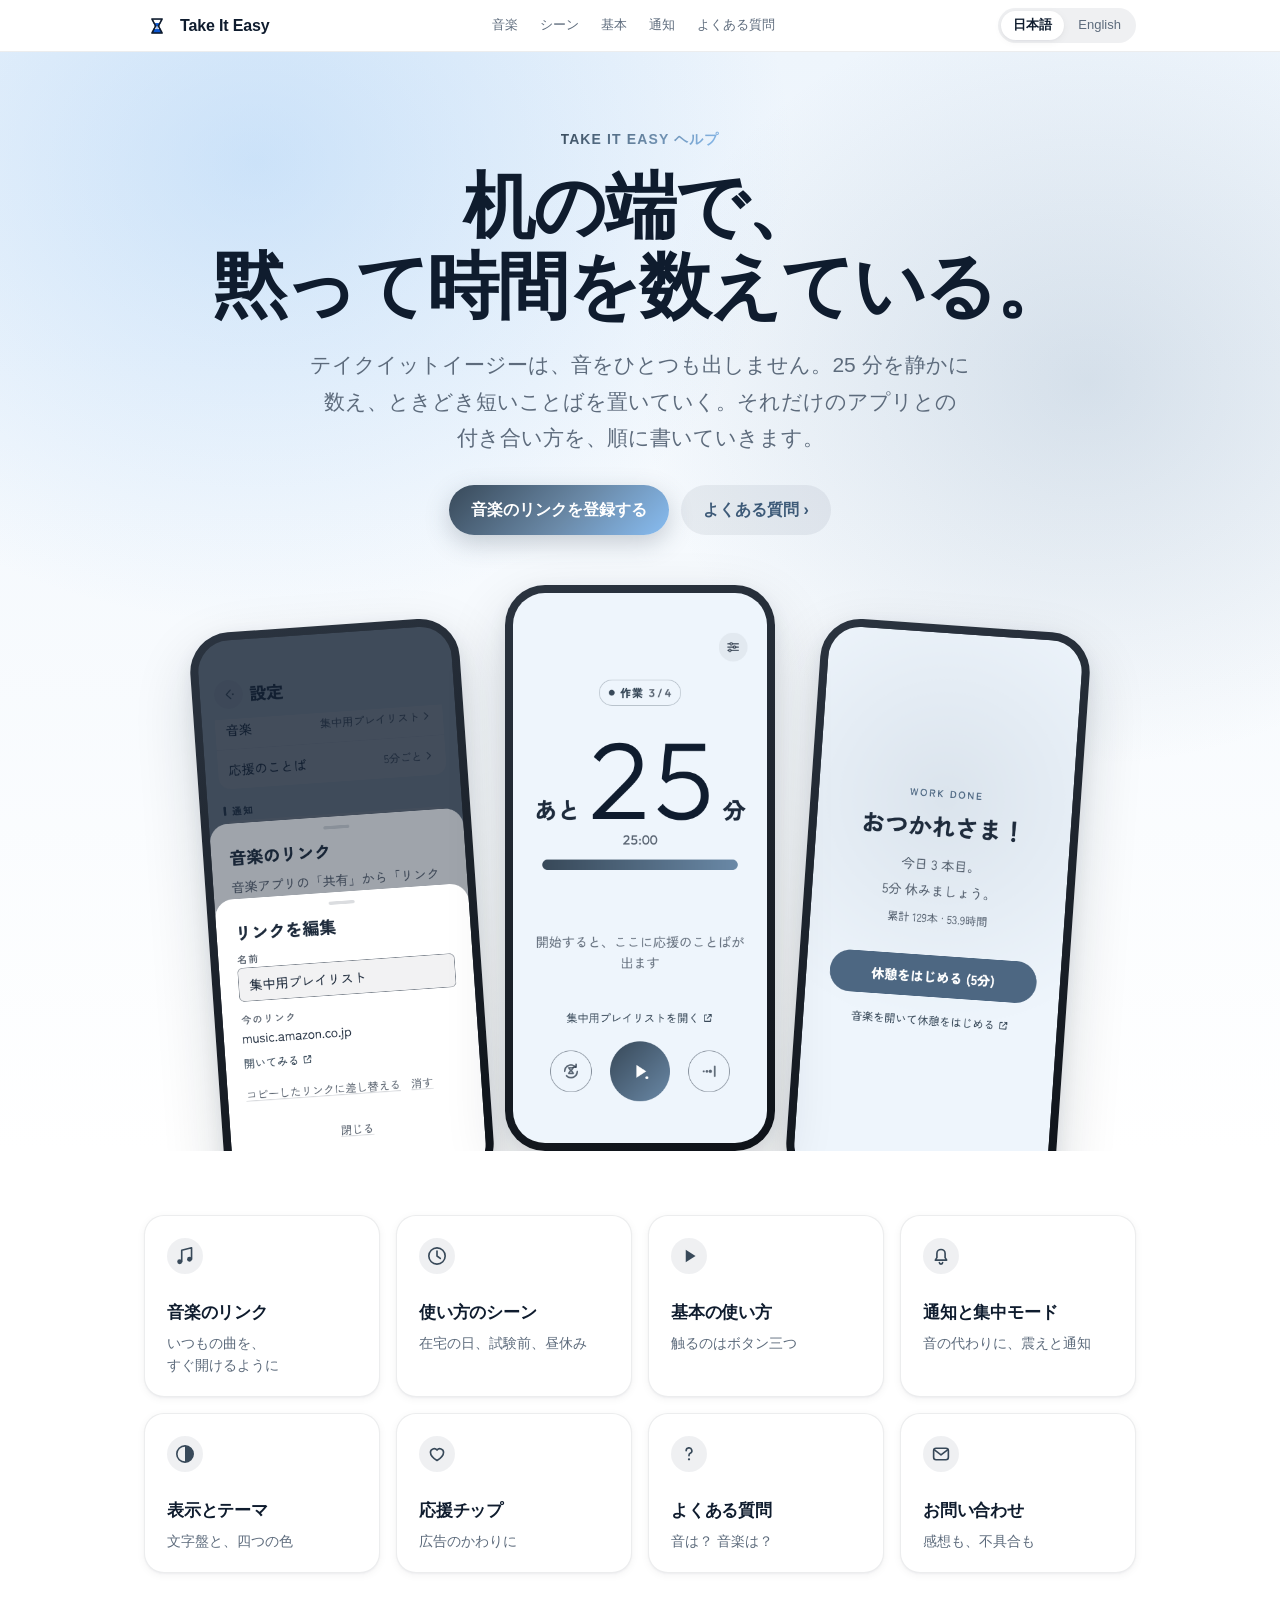
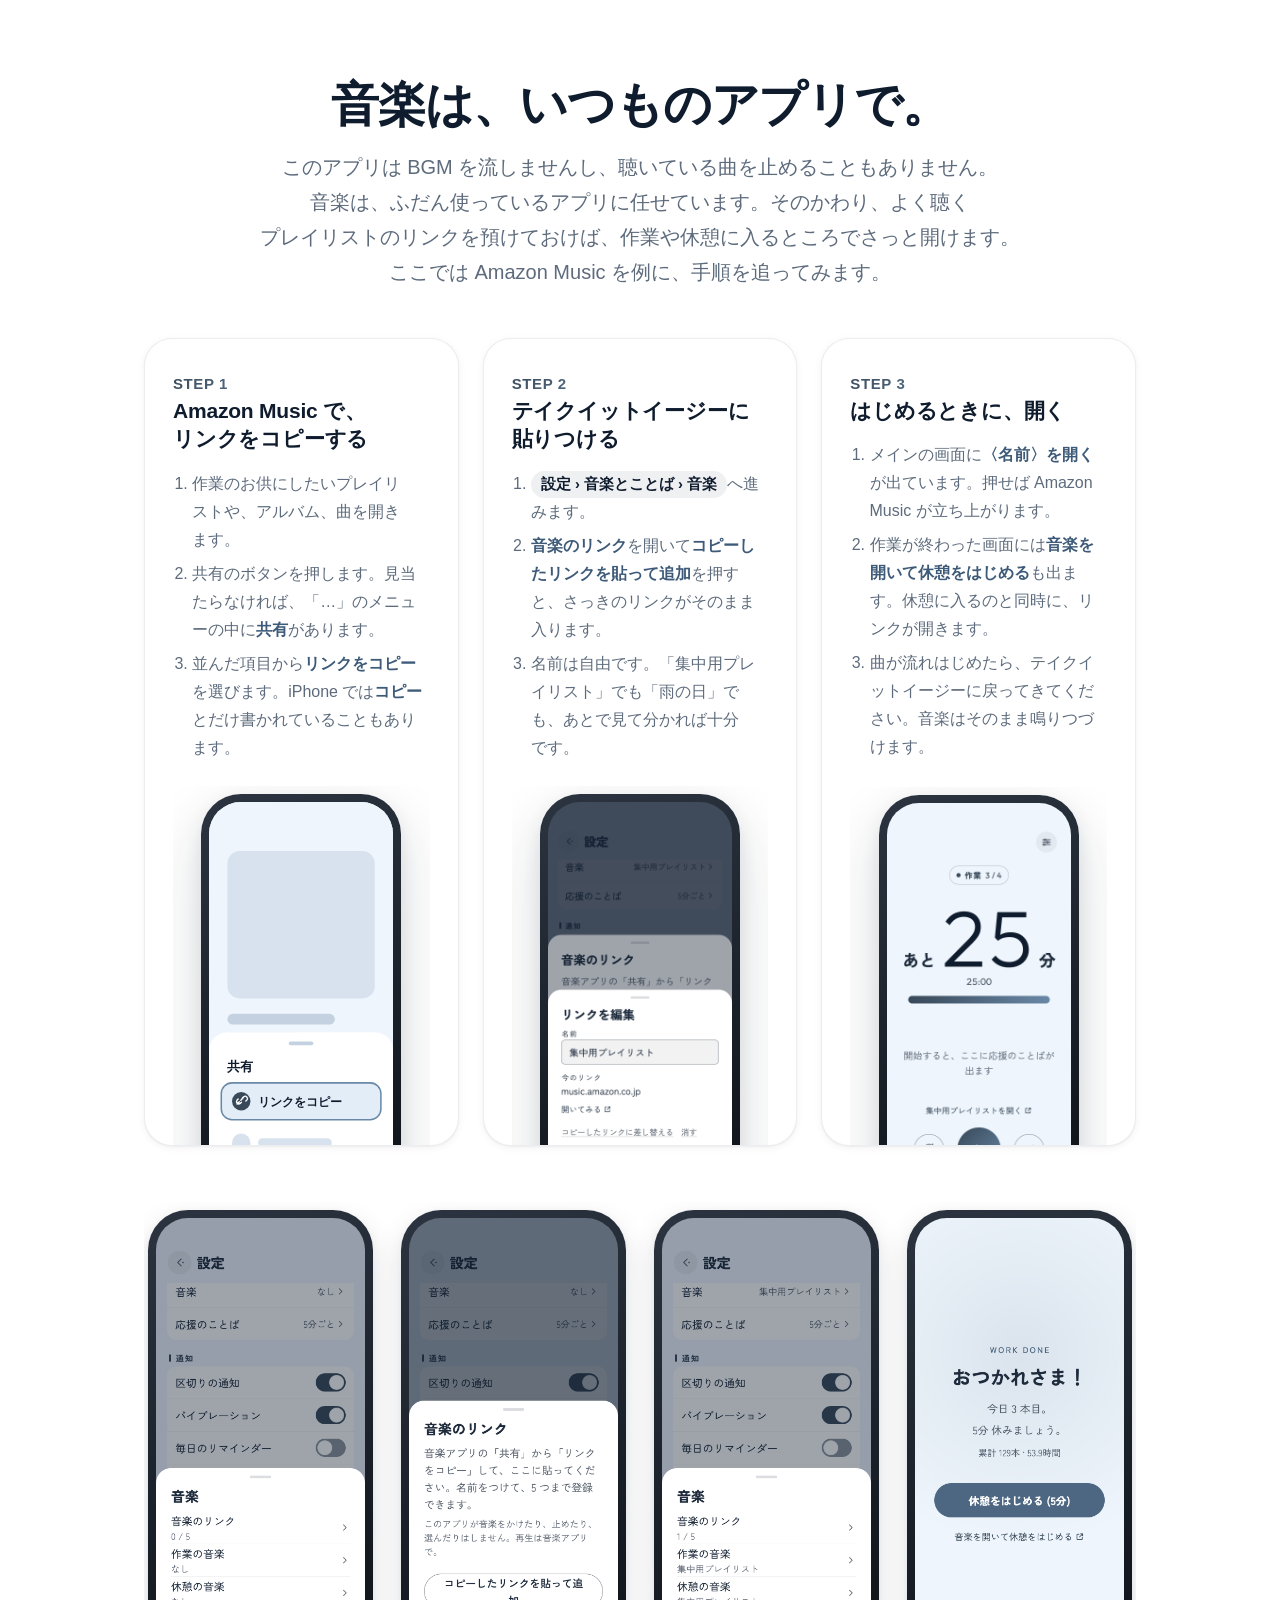
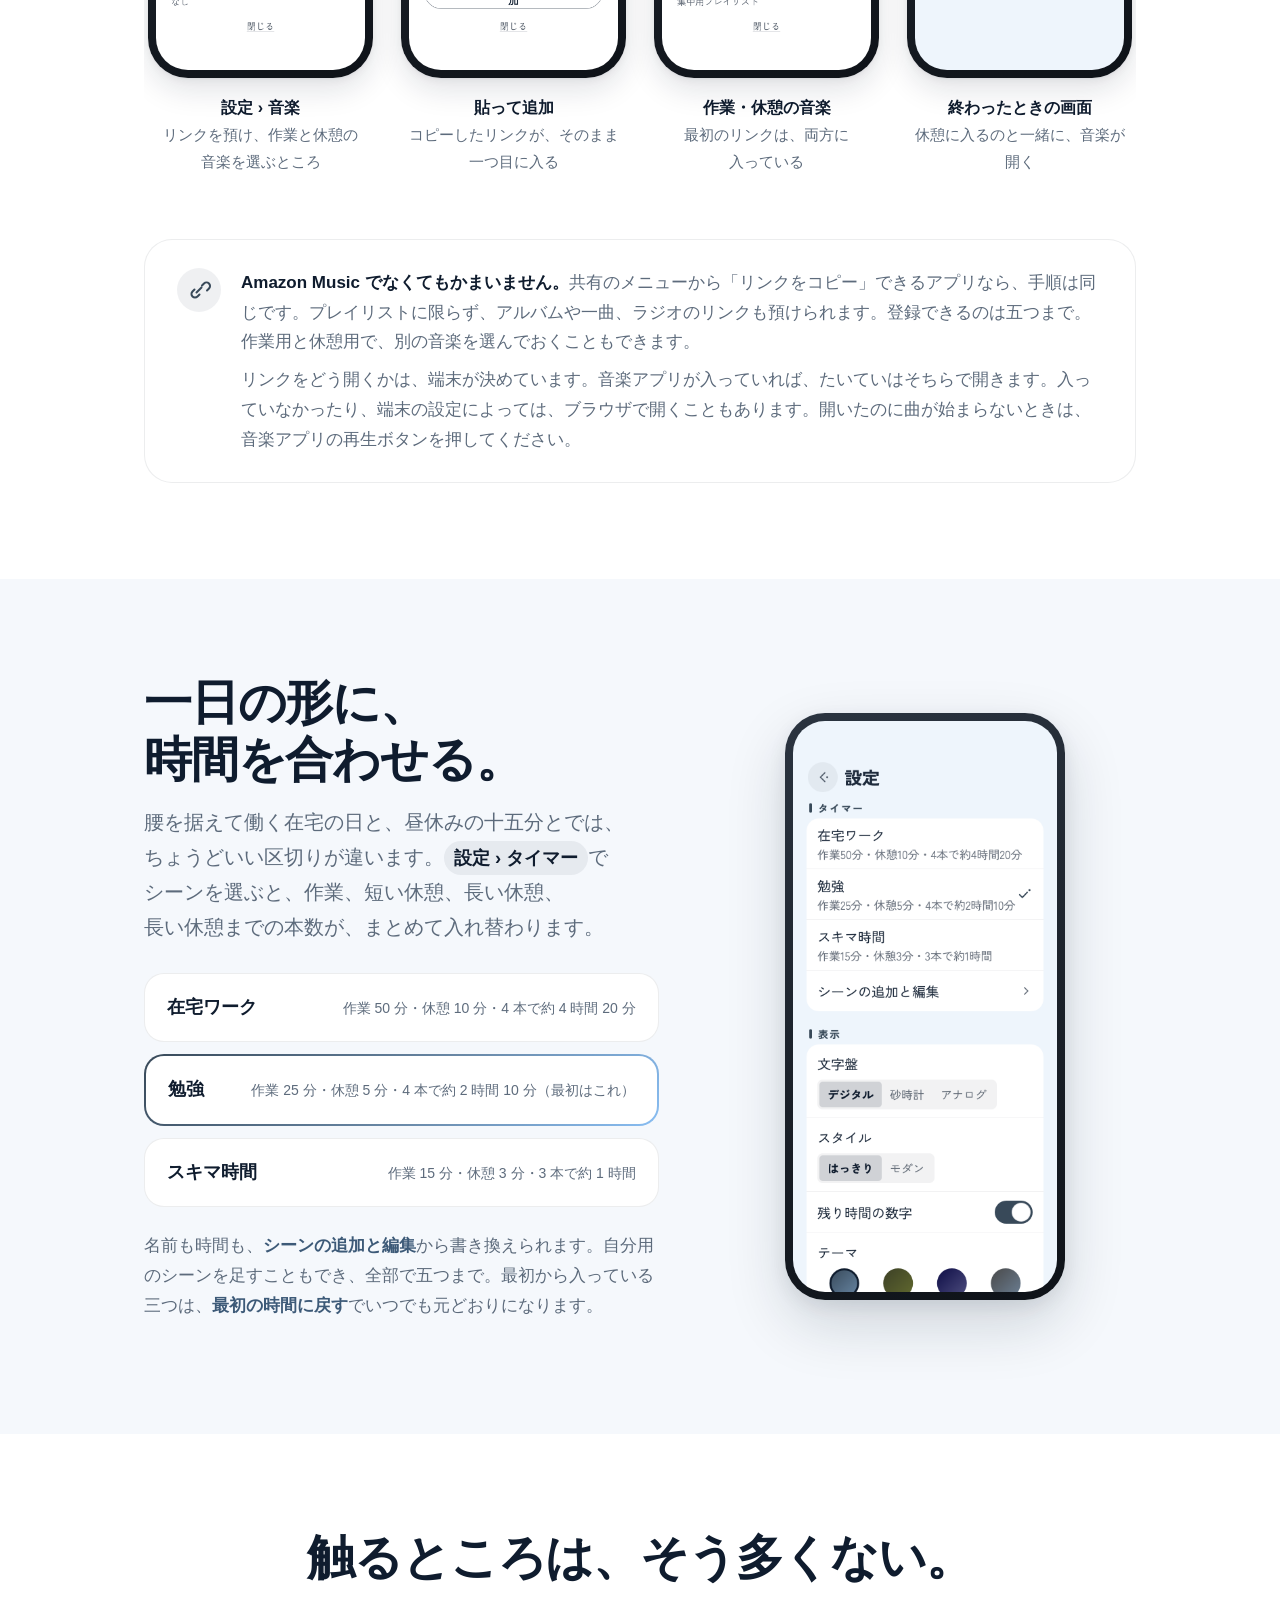
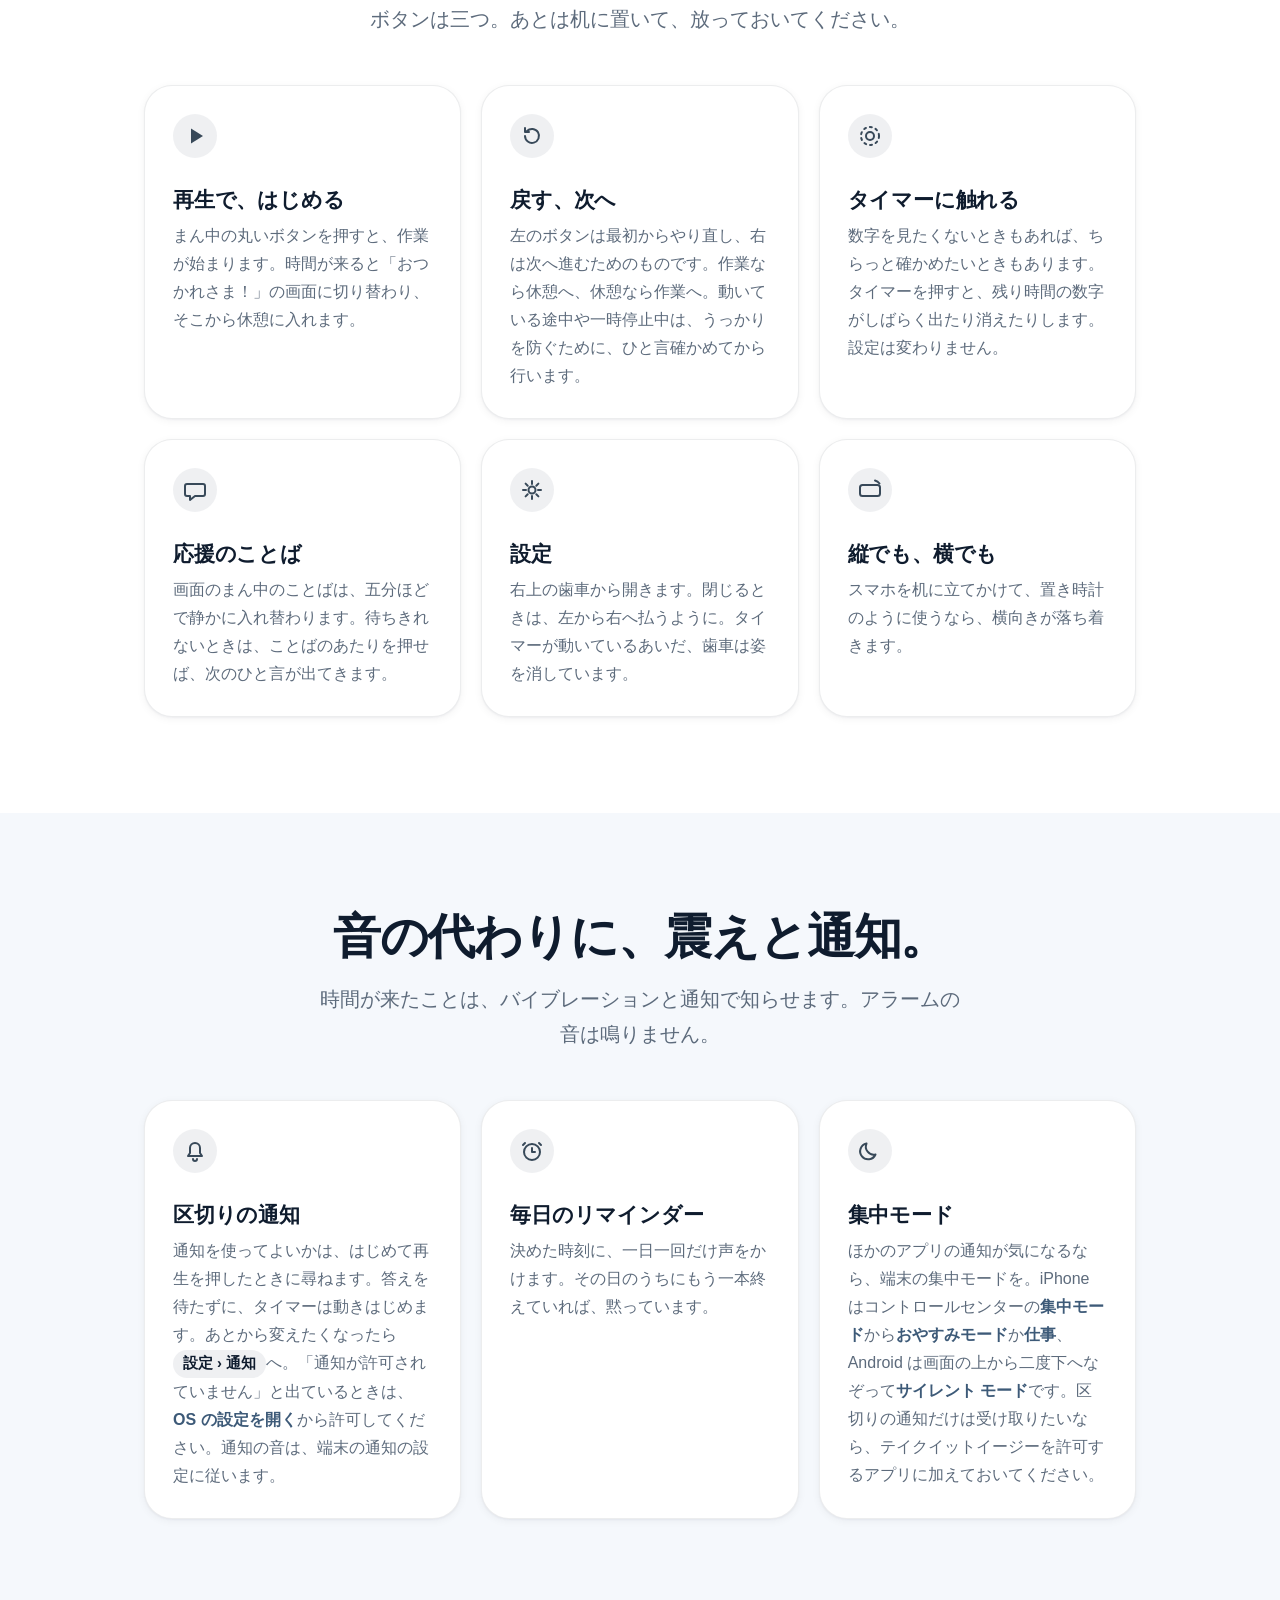
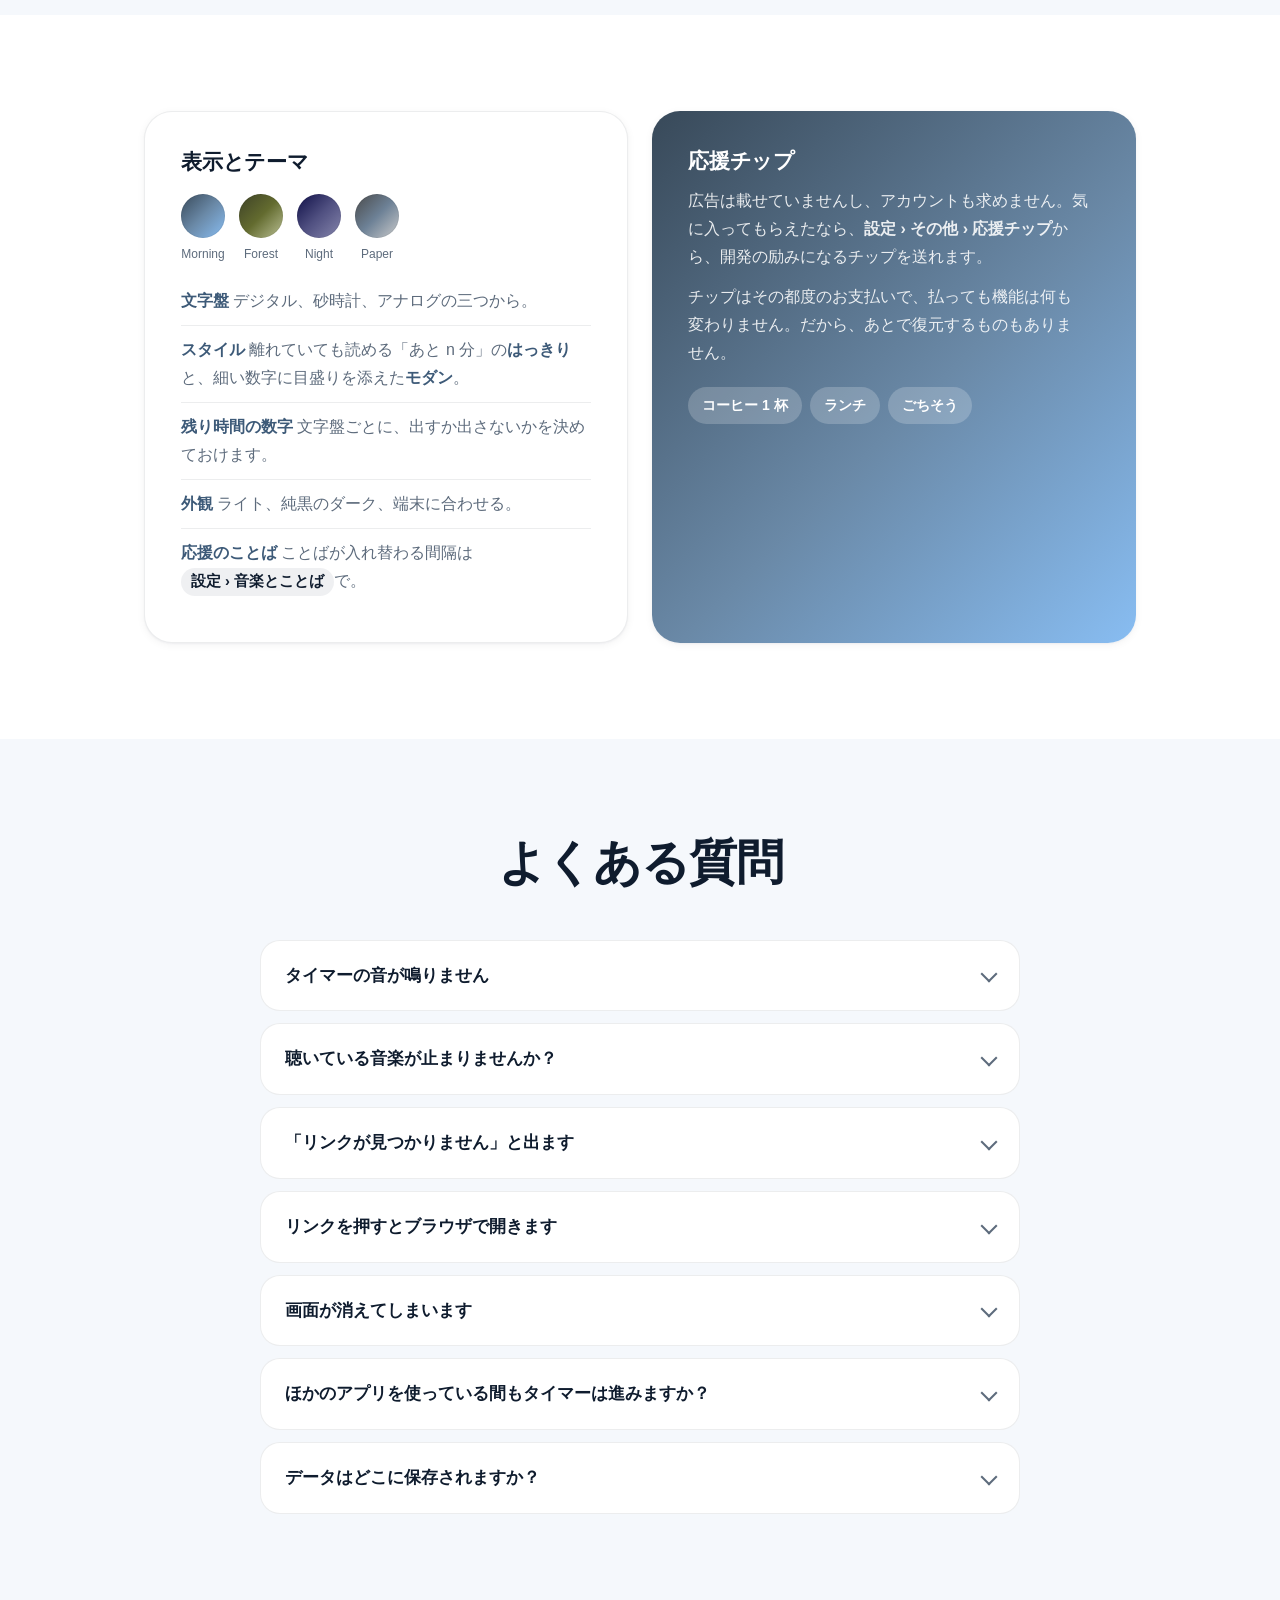
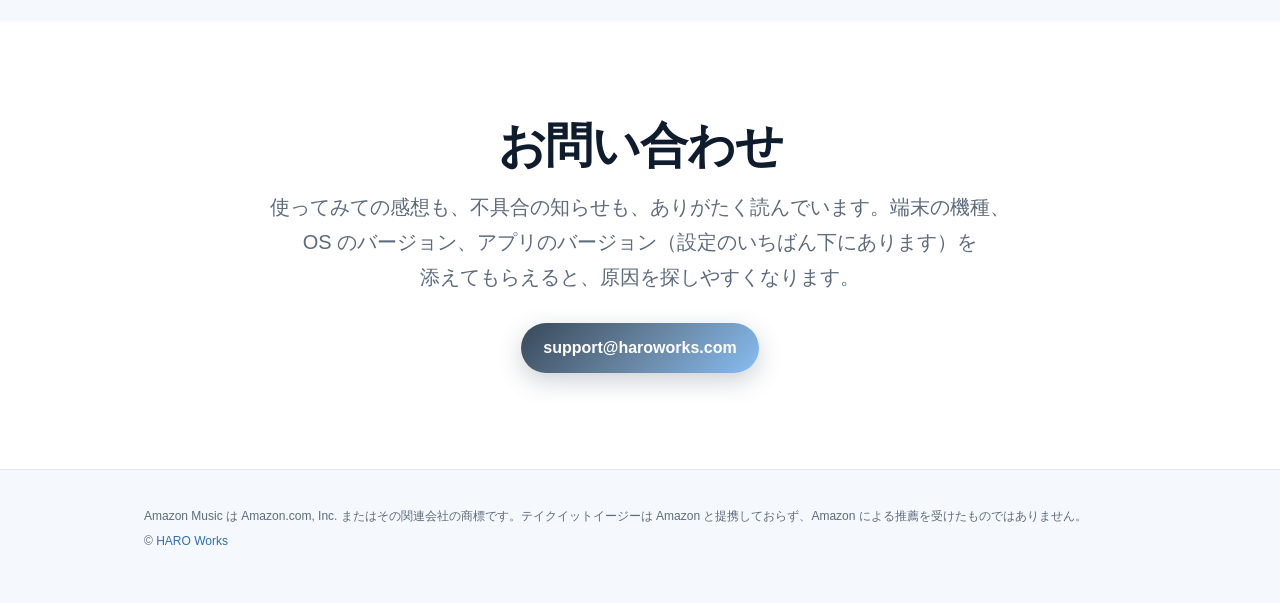
==== commit 3e204d11: "Rewrite the Japanese help copy in an essay-like voice Co-Authored-By: Claude Opus 5.5 <noreply@anthr" ====
--- a/takeiteasy/help/index.html
+++ b/takeiteasy/help/index.html
@@ -14,7 +14,7 @@
   <link rel="alternate" hreflang="x-default" href="https://haroworks.com/takeiteasy/help/en/" />
   <link rel="icon" href="./img/icon.png" />
   <link rel="apple-touch-icon" href="./img/icon.png" />
-  <link rel="stylesheet" href="./help.css" />
+  <link rel="stylesheet" href="./help.css?v=2" />
   <script>document.documentElement.classList.add('js');</script>
 </head>
 <body>
@@ -39,8 +39,8 @@
     <header class="hero">
       <div class="wrap">
         <p class="eyebrow">Take It Easy ヘルプ</p>
-        <h1>机の上で、<br />静かに応援するタイマー。</h1>
-        <p class="sub">音を出さないポモドーロタイマーと、数分ごとに替わる応援のことば。使い方をまとめました。</p>
+        <h1>机の端で、<br />黙って時間を数えている。</h1>
+        <p class="sub">テイクイットイージーは、音をひとつも出しません。25 分を静かに数え、ときどき短いことばを置いていく。それだけのアプリとの付き合い方を、順に書いていきます。</p>
         <div class="hero-cta">
           <a class="pill pill-solid" href="#music">音楽のリンクを登録する</a>
           <a class="pill pill-ghost" href="#faq">よくある質問 ›</a>
@@ -58,35 +58,35 @@
       <nav class="topics" aria-label="目次">
         <a class="topic" href="#music">
           <svg class="glyph" viewBox="0 0 44 44" aria-hidden="true"><circle class="bg" cx="22" cy="22" r="22"/><path class="st" d="M18 29V15l12-3v14"/><circle class="fl" cx="15.5" cy="29" r="3"/><circle class="fl" cx="27.5" cy="26" r="3"/></svg>
-          <strong>音楽のリンク</strong><span>Amazon Music などをワンタップで</span>
+          <strong>音楽のリンク</strong><span>いつもの曲を、すぐ開けるように</span>
         </a>
         <a class="topic" href="#scenes">
           <svg class="glyph" viewBox="0 0 44 44" aria-hidden="true"><circle class="bg" cx="22" cy="22" r="22"/><circle class="st" cx="22" cy="22" r="10"/><path class="st" d="M22 16v6l4 3"/></svg>
-          <strong>使い方のシーン</strong><span>作業と休憩の時間</span>
+          <strong>使い方のシーン</strong><span>在宅の日、試験前、昼休み</span>
         </a>
         <a class="topic" href="#basics">
           <svg class="glyph" viewBox="0 0 44 44" aria-hidden="true"><circle class="bg" cx="22" cy="22" r="22"/><path class="fl" d="M18 14.5v15l12-7.5z"/></svg>
-          <strong>基本の使い方</strong><span>再生・戻す・次へ</span>
+          <strong>基本の使い方</strong><span>触るのはボタン三つ</span>
         </a>
         <a class="topic" href="#notices">
           <svg class="glyph" viewBox="0 0 44 44" aria-hidden="true"><circle class="bg" cx="22" cy="22" r="22"/><path class="st" d="M15 27h14l-2-3v-5a5 5 0 0 0-10 0v5zM20 30a2 2 0 0 0 4 0"/></svg>
-          <strong>通知と集中モード</strong><span>区切り・リマインダー</span>
+          <strong>通知と集中モード</strong><span>音の代わりに、震えと通知</span>
         </a>
         <a class="topic" href="#look">
           <svg class="glyph" viewBox="0 0 44 44" aria-hidden="true"><circle class="bg" cx="22" cy="22" r="22"/><circle class="st" cx="22" cy="22" r="10"/><path class="fl" d="M22 12a10 10 0 0 1 0 20z"/></svg>
-          <strong>表示とテーマ</strong><span>文字盤・4 つの色</span>
+          <strong>表示とテーマ</strong><span>文字盤と、四つの色</span>
         </a>
         <a class="topic" href="#tip">
           <svg class="glyph" viewBox="0 0 44 44" aria-hidden="true"><circle class="bg" cx="22" cy="22" r="22"/><path class="st" d="M22 30s-8-4.6-8-10a4.5 4.5 0 0 1 8-2.8 4.5 4.5 0 0 1 8 2.8c0 5.4-8 10-8 10z"/></svg>
-          <strong>応援チップ</strong><span>広告なし・機能差なし</span>
+          <strong>応援チップ</strong><span>広告のかわりに</span>
         </a>
         <a class="topic" href="#faq">
           <svg class="glyph" viewBox="0 0 44 44" aria-hidden="true"><circle class="bg" cx="22" cy="22" r="22"/><path class="st" d="M18.5 18a3.5 3.5 0 1 1 5 3.2c-1 .5-1.5 1.3-1.5 2.3v.5"/><circle class="fl" cx="22" cy="28.5" r="1.4"/></svg>
-          <strong>よくある質問</strong><span>音・通知・リンク</span>
+          <strong>よくある質問</strong><span>音は？ 音楽は？</span>
         </a>
         <a class="topic" href="#contact">
           <svg class="glyph" viewBox="0 0 44 44" aria-hidden="true"><circle class="bg" cx="22" cy="22" r="22"/><rect class="st" x="13" y="15" width="18" height="14" rx="3"/><path class="st" d="M14 17l8 6 8-6"/></svg>
-          <strong>お問い合わせ</strong><span>ご意見・不具合</span>
+          <strong>お問い合わせ</strong><span>感想も、不具合も</span>
         </a>
       </nav>
     </div>
@@ -94,18 +94,18 @@
     <section id="music">
       <div class="wrap">
         <div class="section-head reveal">
-          <h2>いつもの音楽を、ワンタップで。</h2>
-          <p>テイクイットイージーは音を出さず、音楽をかけたり止めたりもしません。そのかわり、いつもの音楽アプリのリンクを登録しておけば、作業や休憩のはじめにすぐ開けます。ここでは Amazon Music を例に説明します。</p>
+          <h2>音楽は、いつものアプリで。</h2>
+          <p>このアプリは BGM を流しませんし、聴いている曲を止めることもありません。音楽は、ふだん使っているアプリに任せています。そのかわり、よく聴くプレイリストのリンクを預けておけば、作業や休憩に入るところでさっと開けます。ここでは Amazon Music を例に、手順を追ってみます。</p>
         </div>
 
         <div class="steps">
           <article class="step reveal">
             <span class="step-num">STEP 1</span>
-            <h3>Amazon Music でリンクをコピー</h3>
+            <h3>Amazon Music で、リンクをコピーする</h3>
             <ol>
-              <li>聴きたいプレイリスト・アルバム・曲を開く</li>
-              <li>共有ボタン（または「…」の<span class="ui">共有</span>）を押す</li>
-              <li><span class="ui">リンクをコピー</span>を選ぶ（iPhone では<span class="ui">コピー</span>のことも）</li>
+              <li>作業のお供にしたいプレイリストや、アルバム、曲を開きます。</li>
+              <li>共有のボタンを押します。見当たらなければ、「…」のメニューの中に<span class="ui">共有</span>があります。</li>
+              <li>並んだ項目から<span class="ui">リンクをコピー</span>を選びます。iPhone では<span class="ui">コピー</span>とだけ書かれていることもあります。</li>
             </ol>
             <div class="step-foot">
               <figure class="phone">
@@ -133,11 +133,11 @@
 
           <article class="step reveal">
             <span class="step-num">STEP 2</span>
-            <h3>テイクイットイージーに貼る</h3>
+            <h3>テイクイットイージーに貼りつける</h3>
             <ol>
-              <li><span class="path">設定 › 音楽とことば › 音楽</span>を開く</li>
-              <li><span class="ui">音楽のリンク</span> › <span class="ui">コピーしたリンクを貼って追加</span></li>
-              <li>「集中用プレイリスト」など、わかりやすい名前をつける</li>
+              <li><span class="path">設定 › 音楽とことば › 音楽</span>へ進みます。</li>
+              <li><span class="ui">音楽のリンク</span>を開いて<span class="ui">コピーしたリンクを貼って追加</span>を押すと、さっきのリンクがそのまま入ります。</li>
+              <li>名前は自由です。「集中用プレイリスト」でも「雨の日」でも、あとで見て分かれば十分です。</li>
             </ol>
             <div class="step-foot">
               <figure class="phone"><img src="./img/ja/link-edit.png" alt="リンクの編集。名前に「集中用プレイリスト」、今のリンク music.amazon.co.jp、開いてみる" width="780" height="1688" loading="lazy" /></figure>
@@ -146,11 +146,11 @@
 
           <article class="step reveal">
             <span class="step-num">STEP 3</span>
-            <h3>作業や休憩のはじめに開く</h3>
+            <h3>はじめるときに、開く</h3>
             <ol>
-              <li>メインの<span class="ui">〈名前〉を開く</span>で、Amazon Music が開く</li>
-              <li>終わったときは<span class="ui">音楽を開いて休憩をはじめる</span>も</li>
-              <li>音楽を流したら、テイクイットイージーに戻るだけ</li>
+              <li>メインの画面に<span class="ui">〈名前〉を開く</span>が出ています。押せば Amazon Music が立ち上がります。</li>
+              <li>作業が終わった画面には<span class="ui">音楽を開いて休憩をはじめる</span>も出ます。休憩に入るのと同時に、リンクが開きます。</li>
+              <li>曲が流れはじめたら、テイクイットイージーに戻ってきてください。音楽はそのまま鳴りつづけます。</li>
             </ol>
             <div class="step-foot">
               <figure class="phone"><img src="./img/ja/main-music.png" alt="メインの画面。再生ボタンの上に「集中用プレイリストを開く」" width="780" height="1688" loading="lazy" /></figure>
@@ -161,27 +161,27 @@
         <div class="gallery reveal" aria-label="登録の流れの画面">
           <figure>
             <div class="phone"><img src="./img/ja/music-sheet.png" alt="設定の「音楽」。音楽のリンク 0 / 5、作業の音楽 なし、休憩の音楽 なし" width="780" height="1688" loading="lazy" /></div>
-            <figcaption><b>設定 › 音楽</b>リンクの登録と、作業・休憩の音楽の選択</figcaption>
+            <figcaption><b>設定 › 音楽</b>リンクを預け、作業と休憩の音楽を選ぶところ</figcaption>
           </figure>
           <figure>
             <div class="phone"><img src="./img/ja/links-empty.png" alt="「音楽のリンク」のシート。コピーしたリンクを貼って追加のボタン" width="780" height="1688" loading="lazy" /></div>
-            <figcaption><b>貼って追加</b>コピーしたリンクをそのまま登録</figcaption>
+            <figcaption><b>貼って追加</b>コピーしたリンクが、そのまま一つ目に入る</figcaption>
           </figure>
           <figure>
             <div class="phone"><img src="./img/ja/music-sheet-done.png" alt="設定の「音楽」。作業の音楽と休憩の音楽に「集中用プレイリスト」" width="780" height="1688" loading="lazy" /></div>
-            <figcaption><b>作業・休憩の音楽</b>最初のリンクは両方に選ばれます</figcaption>
+            <figcaption><b>作業・休憩の音楽</b>最初のリンクは、両方に入っている</figcaption>
           </figure>
           <figure>
             <div class="phone"><img src="./img/ja/overlay-break.png" alt="作業が終わった画面。休憩をはじめるボタンの下に「音楽を開いて休憩をはじめる」" width="780" height="1688" loading="lazy" /></div>
-            <figcaption><b>終わったときの画面</b>休憩をはじめて、音楽を開く</figcaption>
+            <figcaption><b>終わったときの画面</b>休憩に入るのと一緒に、音楽が開く</figcaption>
           </figure>
         </div>
 
         <div class="callout reveal">
           <svg class="glyph" viewBox="0 0 44 44" aria-hidden="true"><circle class="bg" cx="22" cy="22" r="22"/><path class="st" d="M19.5 24.5l5-5m-7 2l-2 2a3.5 3.5 0 0 0 5 5l2-2m2.5-9l2-2a3.5 3.5 0 0 1 5 5l-2 2"/></svg>
           <div>
-            <p><strong>ほかの音楽アプリでも同じです。</strong>共有から「リンクをコピー」できるアプリなら、同じ手順で登録できます。プレイリストのほか、アルバムや曲、ラジオなどのリンクも使えます。リンクは 5 つまで、作業と休憩で別のリンクも選べます。</p>
-            <p>リンクの開き方は端末に任せます。音楽アプリが入っていればたいていアプリで開き、入っていないときや端末の設定によってはブラウザで開きます。開いても再生がはじまらないときは、音楽アプリで再生してください。</p>
+            <p><strong>Amazon Music でなくてもかまいません。</strong>共有のメニューから「リンクをコピー」できるアプリなら、手順は同じです。プレイリストに限らず、アルバムや一曲、ラジオのリンクも預けられます。登録できるのは五つまで。作業用と休憩用で、別の音楽を選んでおくこともできます。</p>
+            <p>リンクをどう開くかは、端末が決めています。音楽アプリが入っていれば、たいていはそちらで開きます。入っていなかったり、端末の設定によっては、ブラウザで開くこともあります。開いたのに曲が始まらないときは、音楽アプリの再生ボタンを押してください。</p>
           </div>
         </div>
       </div>
@@ -191,15 +191,15 @@
       <div class="wrap split">
         <div class="reveal">
           <div class="section-head" style="text-align:left;margin:0 0 28px">
-            <h2>シーンを選ぶだけ。</h2>
-            <p><span class="path">設定 › タイマー</span>でシーンを選ぶと、作業・休憩・長い休憩・本数がまとめて切り替わります。</p>
+            <h2>一日の形に、時間を合わせる。</h2>
+            <p>腰を据えて働く在宅の日と、昼休みの十五分とでは、ちょうどいい区切りが違います。<span class="path">設定 › タイマー</span>でシーンを選ぶと、作業、短い休憩、長い休憩、長い休憩までの本数が、まとめて入れ替わります。</p>
           </div>
           <ul class="scene-list">
             <li><b>在宅ワーク</b><span>作業 50 分・休憩 10 分・4 本で約 4 時間 20 分</span></li>
             <li class="on"><b>勉強</b><span>作業 25 分・休憩 5 分・4 本で約 2 時間 10 分（最初はこれ）</span></li>
             <li><b>スキマ時間</b><span>作業 15 分・休憩 3 分・3 本で約 1 時間</span></li>
           </ul>
-          <p class="muted"><span class="ui">シーンの追加と編集</span>で、名前と時間を変えたり、自分のシーンを足したりできます（5 つまで）。最初からあるシーンは<span class="ui">最初の時間に戻す</span>で元に戻せます。</p>
+          <p class="muted">名前も時間も、<span class="ui">シーンの追加と編集</span>から書き換えられます。自分用のシーンを足すこともでき、全部で五つまで。最初から入っている三つは、<span class="ui">最初の時間に戻す</span>でいつでも元どおりになります。</p>
         </div>
         <figure class="phone reveal"><img src="./img/ja/settings-top.png" alt="設定のタイマー。在宅ワーク、勉強（選択中）、スキマ時間、シーンの追加と編集" width="780" height="1688" loading="lazy" /></figure>
       </div>
@@ -208,39 +208,39 @@
     <section id="basics">
       <div class="wrap">
         <div class="section-head reveal">
-          <h2>基本の使い方</h2>
-          <p>操作はボタン 3 つ。あとは置いておくだけです。</p>
+          <h2>触るところは、そう多くない。</h2>
+          <p>ボタンは三つ。あとは机に置いて、放っておいてください。</p>
         </div>
         <div class="tiles">
           <div class="tile reveal">
             <svg class="glyph" viewBox="0 0 44 44" aria-hidden="true"><circle class="bg" cx="22" cy="22" r="22"/><path class="fl" d="M18 14.5v15l12-7.5z"/></svg>
-            <h3>再生で作業をはじめる</h3>
-            <p>まん中のボタンで作業がはじまります。終わると「おつかれさま！」の画面になり、休憩をはじめられます。</p>
+            <h3>再生で、はじめる</h3>
+            <p>まん中の丸いボタンを押すと、作業が始まります。時間が来ると「おつかれさま！」の画面に切り替わり、そこから休憩に入れます。</p>
           </div>
           <div class="tile reveal">
             <svg class="glyph" viewBox="0 0 44 44" aria-hidden="true"><circle class="bg" cx="22" cy="22" r="22"/><path class="st" d="M15 22a7 7 0 1 0 2-5m-2-3v4h4"/></svg>
-            <h3>戻す・次へ</h3>
-            <p>左は最初からに戻す、右は次へ進む（作業 → 休憩、休憩 → 作業）。動いている間や一時停止中は、確認してから行います。</p>
+            <h3>戻す、次へ</h3>
+            <p>左のボタンは最初からやり直し、右は次へ進むためのものです。作業なら休憩へ、休憩なら作業へ。動いている途中や一時停止中は、うっかりを防ぐために、ひと言確かめてから行います。</p>
           </div>
           <div class="tile reveal">
             <svg class="glyph" viewBox="0 0 44 44" aria-hidden="true"><circle class="bg" cx="22" cy="22" r="22"/><circle class="st" cx="22" cy="22" r="4"/><circle class="st" cx="22" cy="22" r="9" stroke-dasharray="2 4"/></svg>
-            <h3>タイマーを押すと数字</h3>
-            <p>タイマーを押すと、残り時間の数字を一時的に出したり隠したりできます。設定は変わりません。</p>
+            <h3>タイマーに触れる</h3>
+            <p>数字を見たくないときもあれば、ちらっと確かめたいときもあります。タイマーを押すと、残り時間の数字がしばらく出たり消えたりします。設定は変わりません。</p>
           </div>
           <div class="tile reveal">
             <svg class="glyph" viewBox="0 0 44 44" aria-hidden="true"><circle class="bg" cx="22" cy="22" r="22"/><path class="st" d="M14 16h16a2 2 0 0 1 2 2v8a2 2 0 0 1-2 2h-8l-5 4v-4h-3a2 2 0 0 1-2-2v-8a2 2 0 0 1 2-2z"/></svg>
             <h3>応援のことば</h3>
-            <p>既定で 5 分ごとに静かに替わります。ことばの辺りを押すと、すぐ次のことばになります。</p>
+            <p>画面のまん中のことばは、五分ほどで静かに入れ替わります。待ちきれないときは、ことばのあたりを押せば、次のひと言が出てきます。</p>
           </div>
           <div class="tile reveal">
             <svg class="glyph" viewBox="0 0 44 44" aria-hidden="true"><circle class="bg" cx="22" cy="22" r="22"/><circle class="st" cx="22" cy="22" r="3.5"/><path class="st" d="M22 13v3m0 12v3m9-9h-3m-12 0h-3m15.4-6.4l-2.1 2.1m-8.6 8.6l-2.1 2.1m12.8 0l-2.1-2.1m-8.6-8.6l-2.1-2.1"/></svg>
             <h3>設定</h3>
-            <p>右上の歯車で開きます。左から右へ払うと閉じます。動いている間は、歯車は隠れます。</p>
+            <p>右上の歯車から開きます。閉じるときは、左から右へ払うように。タイマーが動いているあいだ、歯車は姿を消しています。</p>
           </div>
           <div class="tile reveal">
             <svg class="glyph" viewBox="0 0 44 44" aria-hidden="true"><circle class="bg" cx="22" cy="22" r="22"/><rect class="st" x="12" y="17" width="20" height="11" rx="2.5"/><path class="st" d="M27 12.5a8 8 0 0 1 4.5 3"/></svg>
-            <h3>縦でも横でも</h3>
-            <p>机に立てて置き時計のように使うなら、横がおすすめです。</p>
+            <h3>縦でも、横でも</h3>
+            <p>スマホを机に立てかけて、置き時計のように使うなら、横向きが落ち着きます。</p>
           </div>
         </div>
       </div>
@@ -249,24 +249,24 @@
     <section id="notices" class="soft">
       <div class="wrap">
         <div class="section-head reveal">
-          <h2>区切りは、バイブと通知で。</h2>
-          <p>音は出しません。作業や休憩が終わったことは、バイブと通知でお知らせします。</p>
+          <h2>音の代わりに、震えと通知。</h2>
+          <p>時間が来たことは、バイブレーションと通知で知らせます。アラームの音は鳴りません。</p>
         </div>
         <div class="tiles">
           <div class="tile reveal">
             <svg class="glyph" viewBox="0 0 44 44" aria-hidden="true"><circle class="bg" cx="22" cy="22" r="22"/><path class="st" d="M15 27h14l-2-3v-5a5 5 0 0 0-10 0v5zM20 30a2 2 0 0 0 4 0"/></svg>
             <h3>区切りの通知</h3>
-            <p>許可は、はじめて再生を押したときにたずねます（タイマーは先に動きます）。<span class="path">設定 › 通知</span>で通知とバイブを切り替えられます。「通知が許可されていません」と出たら<span class="ui">OS の設定を開く</span>から許可してください。通知の音は端末の設定に従います。</p>
+            <p>通知を使ってよいかは、はじめて再生を押したときに尋ねます。答えを待たずに、タイマーは動きはじめます。あとから変えたくなったら<span class="path">設定 › 通知</span>へ。「通知が許可されていません」と出ているときは、<span class="ui">OS の設定を開く</span>から許可してください。通知の音は、端末の通知の設定に従います。</p>
           </div>
           <div class="tile reveal">
             <svg class="glyph" viewBox="0 0 44 44" aria-hidden="true"><circle class="bg" cx="22" cy="22" r="22"/><circle class="st" cx="22" cy="23" r="8"/><path class="st" d="M22 19v4h3M15 14l-2 2m16-2l2 2"/></svg>
             <h3>毎日のリマインダー</h3>
-            <p>オンにすると、決めた時刻に 1 日 1 回お知らせします。その日にもう 1 本終えていれば、お知らせしません。</p>
+            <p>決めた時刻に、一日一回だけ声をかけます。その日のうちにもう一本終えていれば、黙っています。</p>
           </div>
           <div class="tile reveal">
             <svg class="glyph" viewBox="0 0 44 44" aria-hidden="true"><circle class="bg" cx="22" cy="22" r="22"/><path class="st" d="M27.5 25.5A8 8 0 0 1 18.5 14.5a8 8 0 1 0 9 11z"/></svg>
             <h3>集中モード</h3>
-            <p>iPhone はコントロールセンター › <span class="ui">集中モード</span> › <span class="ui">おやすみモード</span>か<span class="ui">仕事</span>。Android は画面の上から 2 回下へスワイプ › <span class="ui">サイレント モード</span>。区切りの通知も受けたいときは、テイクイットイージーを許可するアプリに追加してください。</p>
+            <p>ほかのアプリの通知が気になるなら、端末の集中モードを。iPhone はコントロールセンターの<span class="ui">集中モード</span>から<span class="ui">おやすみモード</span>か<span class="ui">仕事</span>、Android は画面の上から二度下へなぞって<span class="ui">サイレント モード</span>です。区切りの通知だけは受け取りたいなら、テイクイットイージーを許可するアプリに加えておいてください。</p>
           </div>
         </div>
       </div>
@@ -283,17 +283,17 @@
             <span><i style="background:linear-gradient(135deg,#4a4a4a,#6d8196,#cbcbcb)"></i>Paper</span>
           </div>
           <ul>
-            <li><span class="ui">文字盤</span> デジタル / 砂時計 / アナログ</li>
-            <li><span class="ui">スタイル</span> はっきり（離れても読める「あと n 分」）/ モダン（細い数字と目盛り）</li>
-            <li><span class="ui">残り時間の数字</span> 文字盤ごとに出す / 出さない</li>
-            <li><span class="ui">外観</span> ライト / ダーク（純黒）/ 端末に合わせる</li>
-            <li><span class="ui">応援のことば</span> ことばが替わる間隔（<span class="path">設定 › 音楽とことば</span>）</li>
+            <li><span class="ui">文字盤</span> デジタル、砂時計、アナログの三つから。</li>
+            <li><span class="ui">スタイル</span> 離れていても読める「あと n 分」の<span class="ui">はっきり</span>と、細い数字に目盛りを添えた<span class="ui">モダン</span>。</li>
+            <li><span class="ui">残り時間の数字</span> 文字盤ごとに、出すか出さないかを決めておけます。</li>
+            <li><span class="ui">外観</span> ライト、純黒のダーク、端末に合わせる。</li>
+            <li><span class="ui">応援のことば</span> ことばが入れ替わる間隔は<span class="path">設定 › 音楽とことば</span>で。</li>
           </ul>
         </div>
         <div id="tip" class="card tip-card reveal">
           <h3>応援チップ</h3>
-          <p>テイクイットイージーは広告がなく、アカウントも要りません。気に入っていただけたら、<b>設定 › その他 › 応援チップ</b>から開発を応援できます。</p>
-          <p>チップは 1 回ごとのお支払いで、払っても機能は変わりません。復元するものもありません。</p>
+          <p>広告は載せていませんし、アカウントも求めません。気に入ってもらえたなら、<b>設定 › その他 › 応援チップ</b>から、開発の励みになるチップを送れます。</p>
+          <p>チップはその都度のお支払いで、払っても機能は何も変わりません。だから、あとで復元するものもありません。</p>
           <div class="tip-amounts"><span>コーヒー 1 杯</span><span>ランチ</span><span>ごちそう</span></div>
         </div>
       </div>
@@ -307,31 +307,31 @@
         <div class="faq">
           <details>
             <summary>タイマーの音が鳴りません</summary>
-            <p>テイクイットイージーは音を出さないアプリです。区切りはバイブと通知でお知らせします。通知が来ないときは<a href="#notices">区切りの通知</a>をご覧ください。</p>
+            <p>もともと、音を出さないように作っています。時間が来たことは、バイブレーションと通知で知らせます。通知が届かないときは、<a href="#notices">区切りの通知</a>を見てみてください。</p>
           </details>
           <details>
             <summary>聴いている音楽が止まりませんか？</summary>
-            <p>止まりません。テイクイットイージーは音を扱う機能を使っていないので、ほかのアプリの音楽を止めたり、小さくしたりしません。</p>
+            <p>止まりません。音を扱う仕組みにはいっさい触れていないので、ほかのアプリの音楽を止めることも、音量を下げることもありません。</p>
           </details>
           <details>
             <summary>「リンクが見つかりません」と出ます</summary>
-            <p>コピーしたものの中にリンク（https:// ではじまるもの）がありません。音楽アプリの共有から「リンクをコピー」して、もう一度<span class="ui">コピーしたリンクを貼って追加</span>を押してください。リンクの前後に文章がついていても、リンクだけを取り出して登録します。</p>
+            <p>コピーした中に、https:// で始まるリンクが含まれていないようです。音楽アプリの共有から「リンクをコピー」をやり直して、もう一度<span class="ui">コピーしたリンクを貼って追加</span>を押してください。リンクの前後に紹介文がついていても、リンクの部分だけを拾って登録します。</p>
           </details>
           <details>
             <summary>リンクを押すとブラウザで開きます</summary>
-            <p>リンクの開き方は端末が決めます。音楽アプリが入っていて、そのアプリがリンクを受け取れる設定になっているとアプリで開きます。音楽アプリを入れ直したり、端末の「デフォルトで開く」の設定を確かめたりしてみてください。</p>
+            <p>どのアプリで開くかは、端末が決めています。音楽アプリが入っていて、そのアプリがリンクを受け取れるようになっていれば、アプリで開きます。音楽アプリを入れ直すか、端末の「デフォルトで開く」の設定を確かめてみてください。</p>
           </details>
           <details>
             <summary>画面が消えてしまいます</summary>
-            <p>メインの画面でタイマーが動いているときは、画面をつけたままにします。止めているときや、設定・ほかのアプリを開いているときは、端末の設定どおりに画面が消えます。</p>
+            <p>メインの画面でタイマーが動いているあいだは、画面をつけたままにしています。止めているときや、設定、ほかのアプリを開いているときは、いつもどおり端末の設定で消えます。</p>
           </details>
           <details>
             <summary>ほかのアプリを使っている間もタイマーは進みますか？</summary>
-            <p>進みます。終わる時刻をもとに数えているので、ほかのアプリを開いていても、画面を消していてもずれません。終わったときは通知でお知らせします。</p>
+            <p>進みます。終わる時刻を先に決めて、そこから数えているので、ほかのアプリを開いても、画面を消しても狂いません。時間が来れば、通知で知らせます。</p>
           </details>
           <details>
             <summary>データはどこに保存されますか？</summary>
-            <p>設定や登録したリンク、累計の記録は端末の中だけに保存します。詳しくは<a href="https://ys4614.github.io/legal/takeiteasy/privacy/">プライバシーポリシー</a>をご覧ください。</p>
+            <p>設定も、登録したリンクも、これまでの記録も、端末の中にだけ置いています。くわしくは<a href="https://ys4614.github.io/legal/takeiteasy/privacy/">プライバシーポリシー</a>に書きました。</p>
           </details>
         </div>
       </div>
@@ -341,7 +341,7 @@
       <div class="wrap reveal">
         <div class="section-head">
           <h2>お問い合わせ</h2>
-          <p>ご意見・不具合のご報告をお待ちしています。端末の機種・OS のバージョン・アプリのバージョン（設定のいちばん下）を添えていただけると助かります。</p>
+          <p>使ってみての感想も、不具合の知らせも、ありがたく読んでいます。端末の機種、OS のバージョン、アプリのバージョン（設定のいちばん下にあります）を添えてもらえると、原因を探しやすくなります。</p>
         </div>
         <a class="pill pill-solid" href="mailto:support@haroworks.com">support@haroworks.com</a>
       </div>
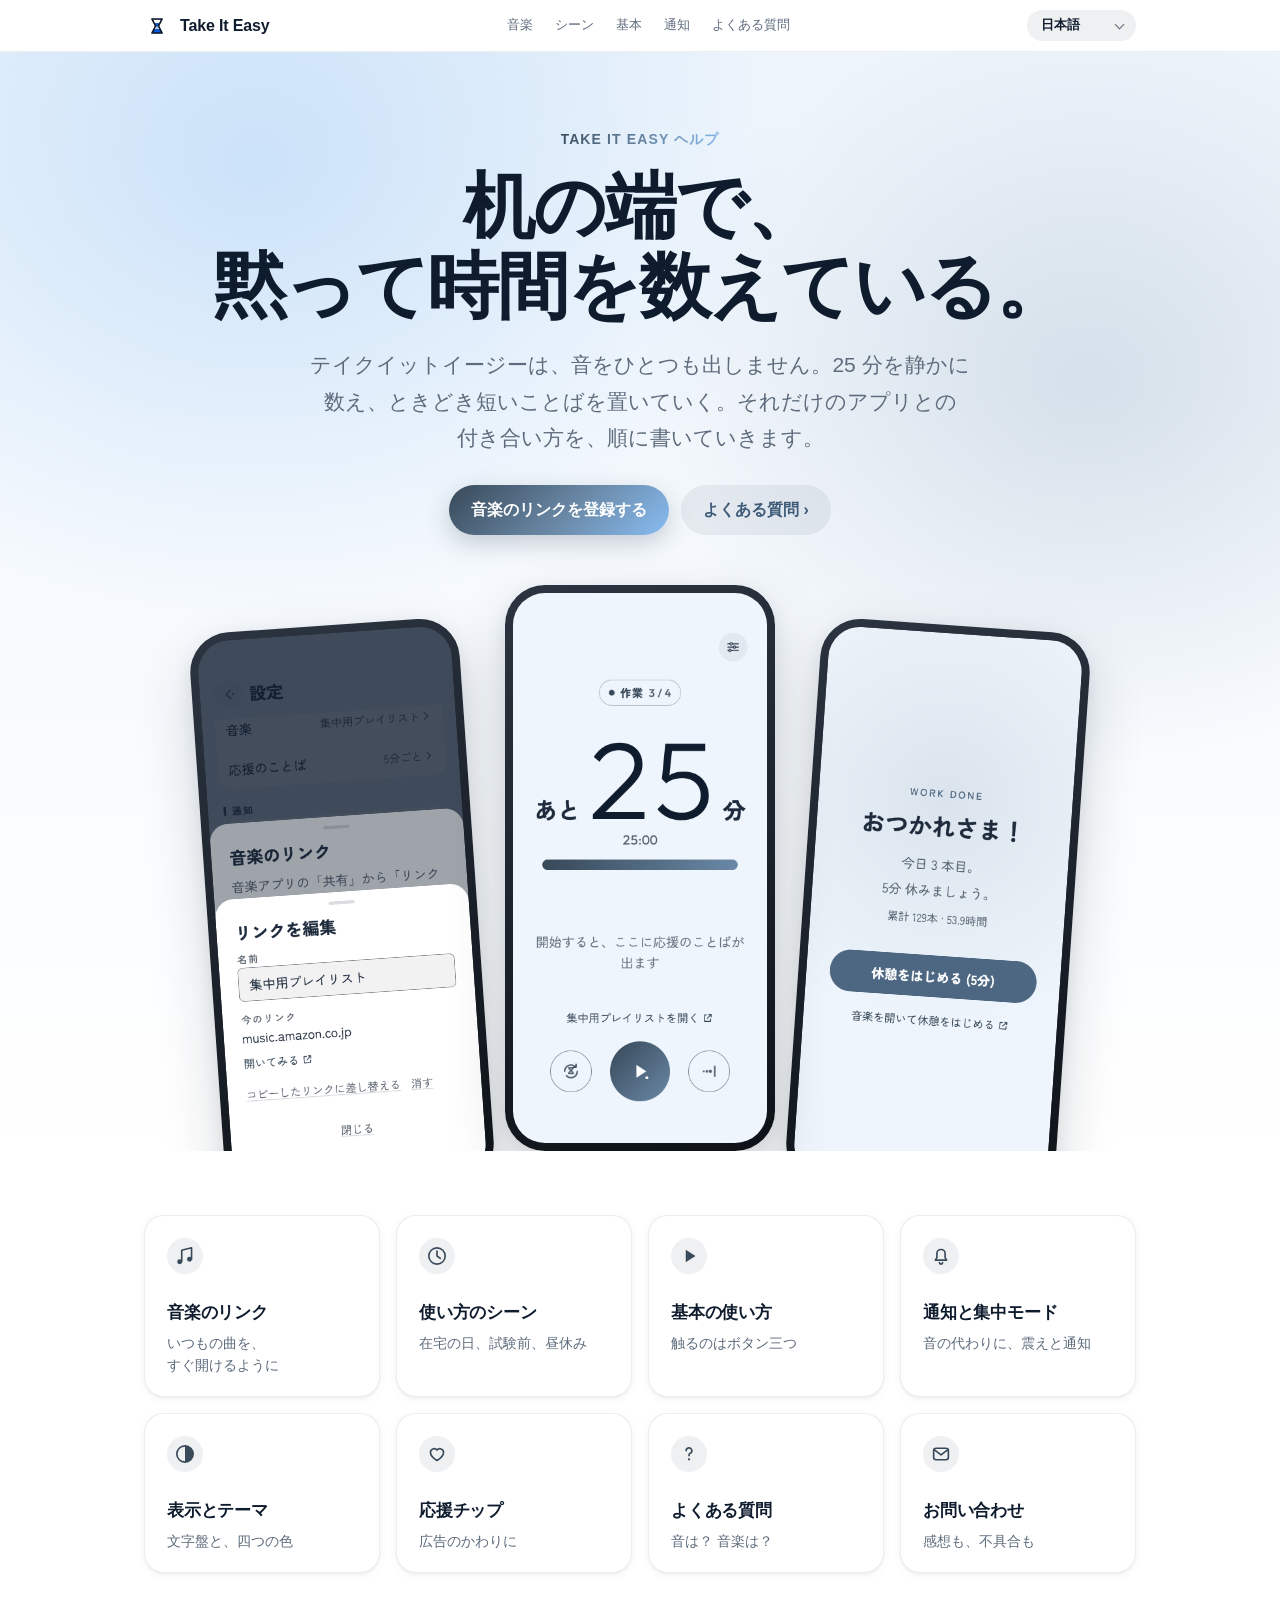
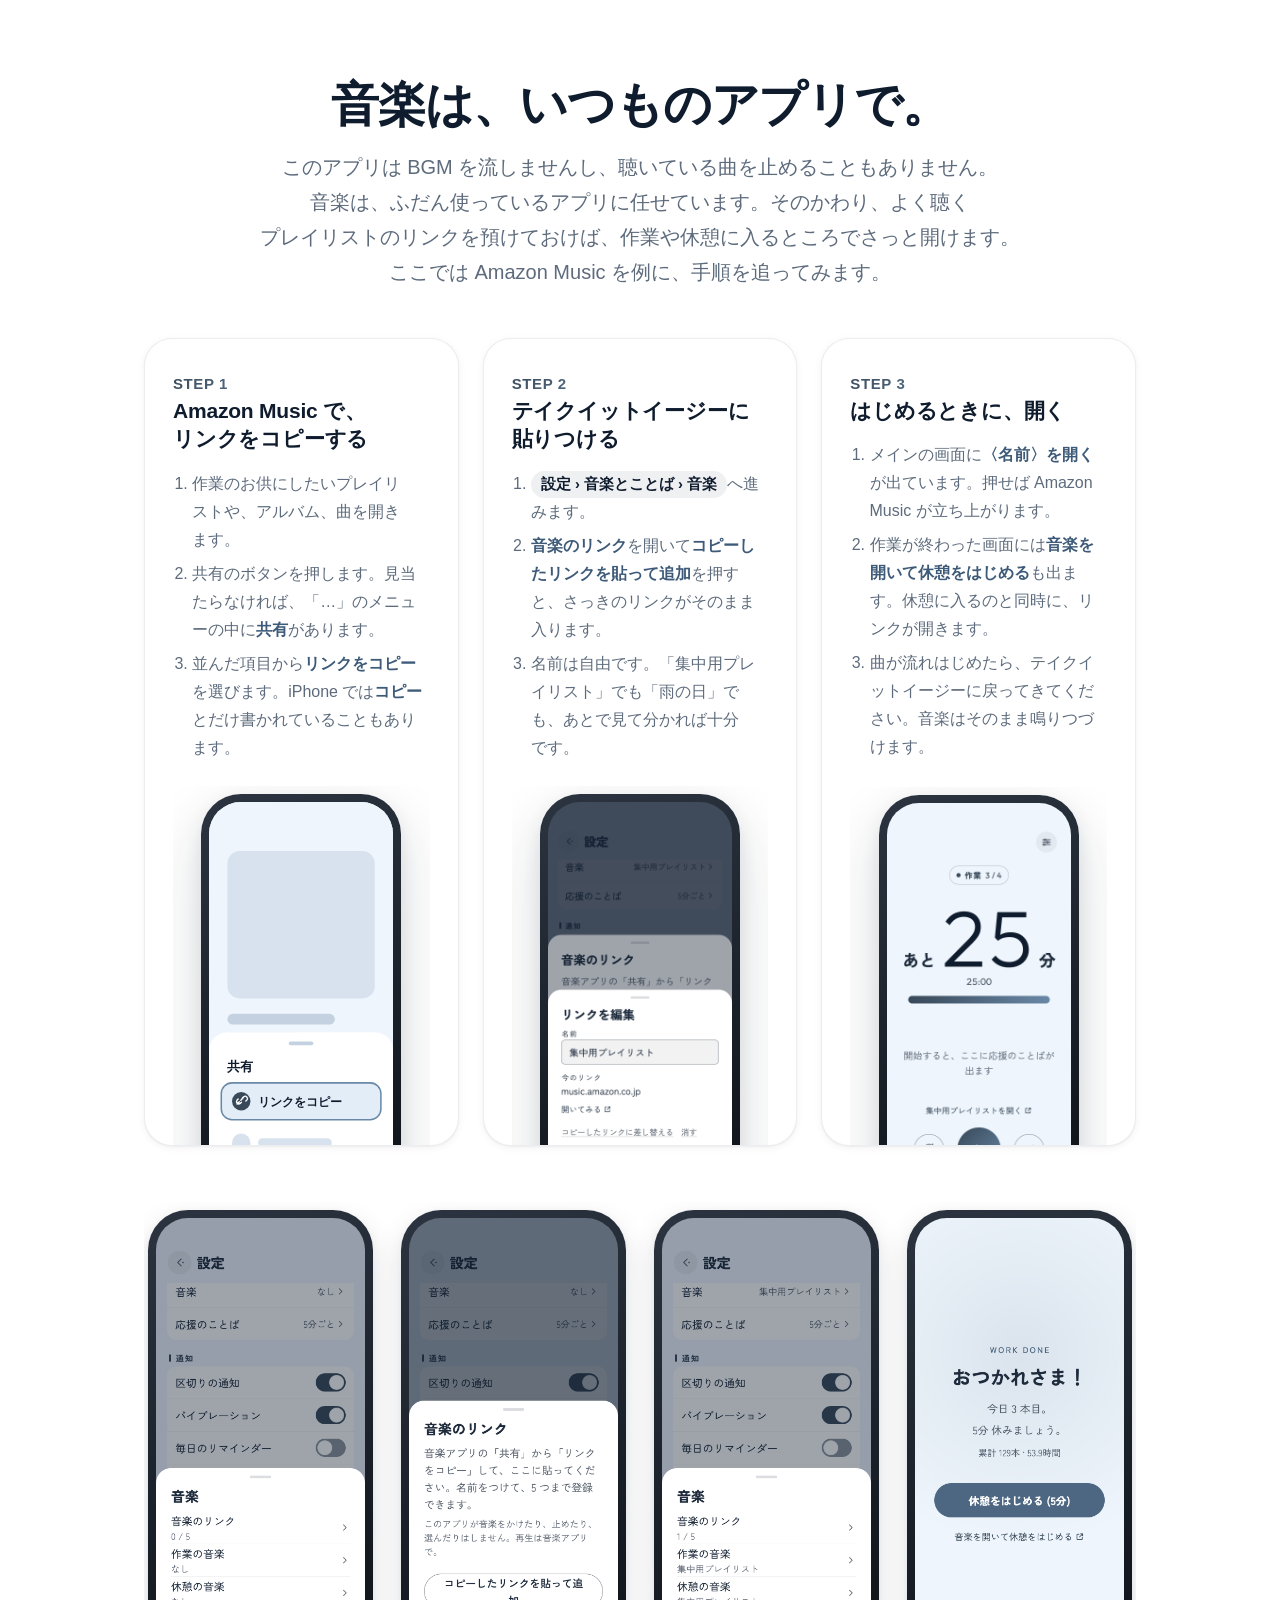
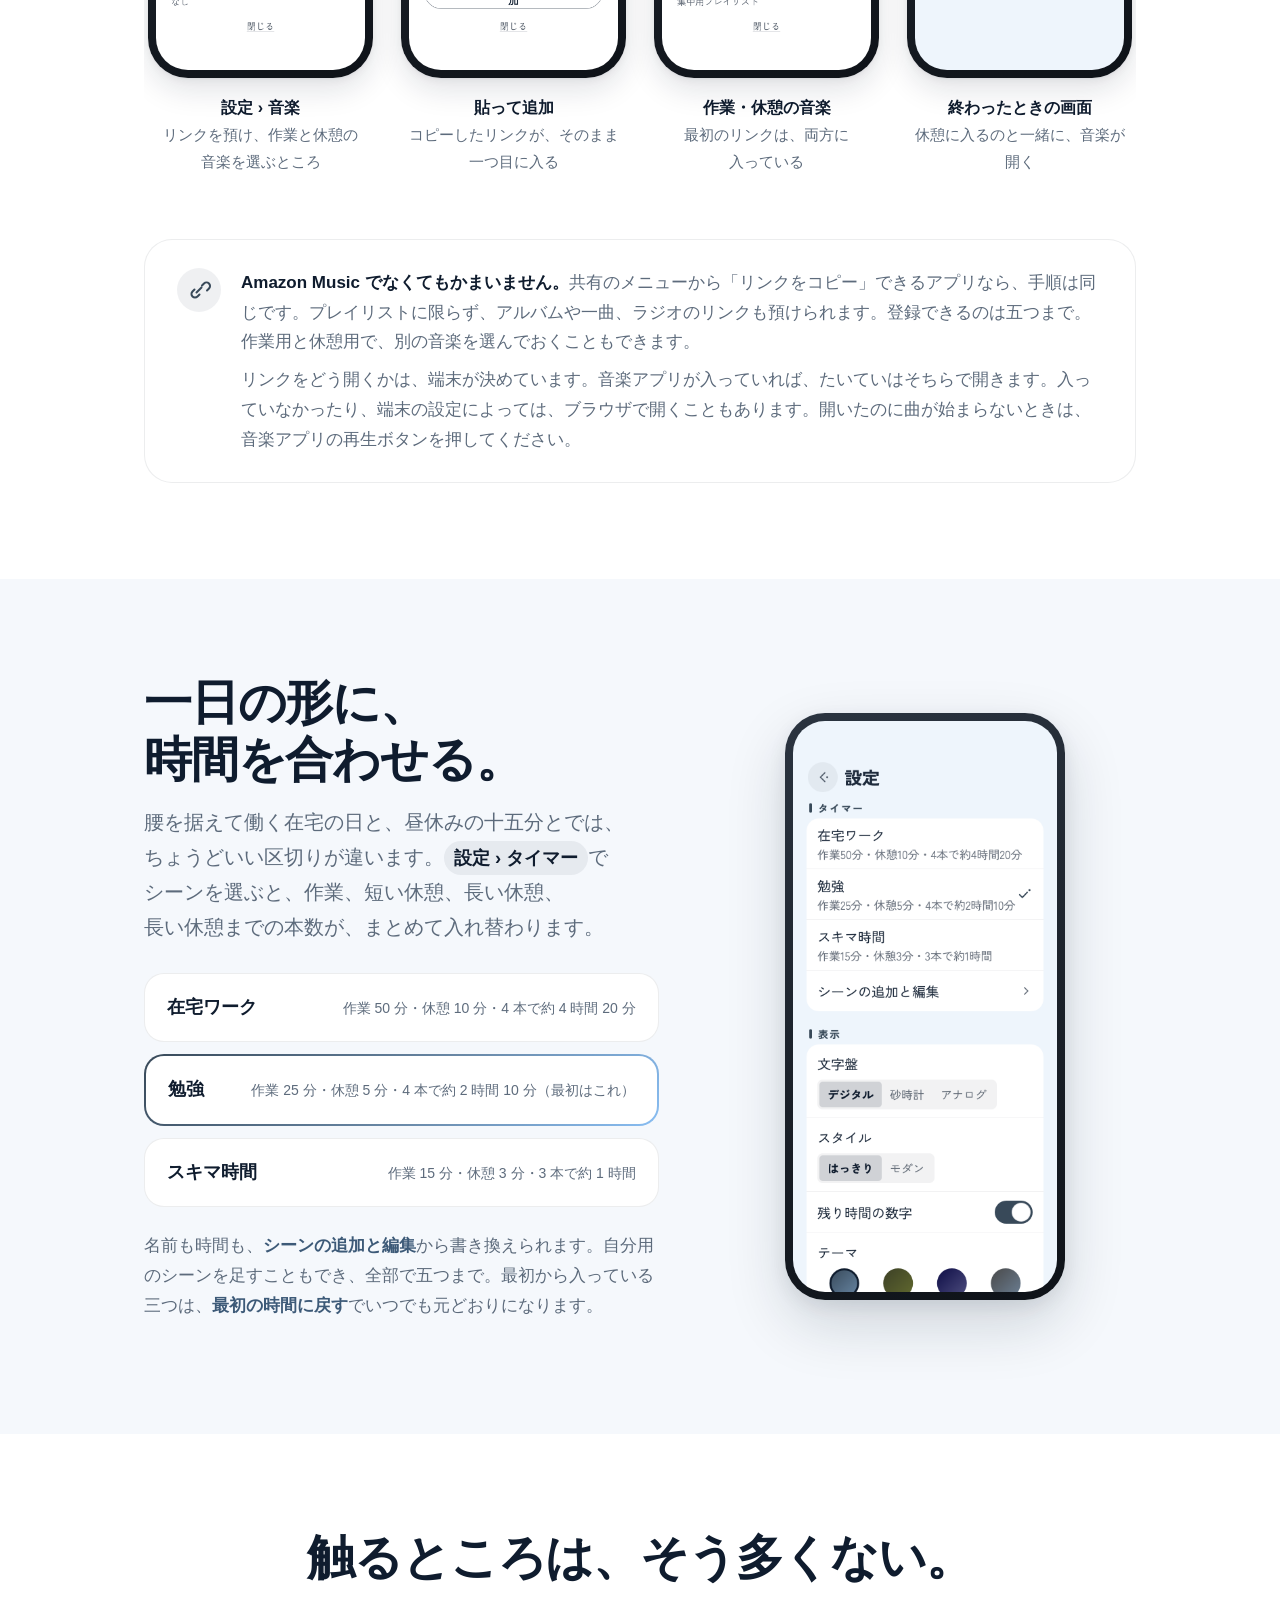
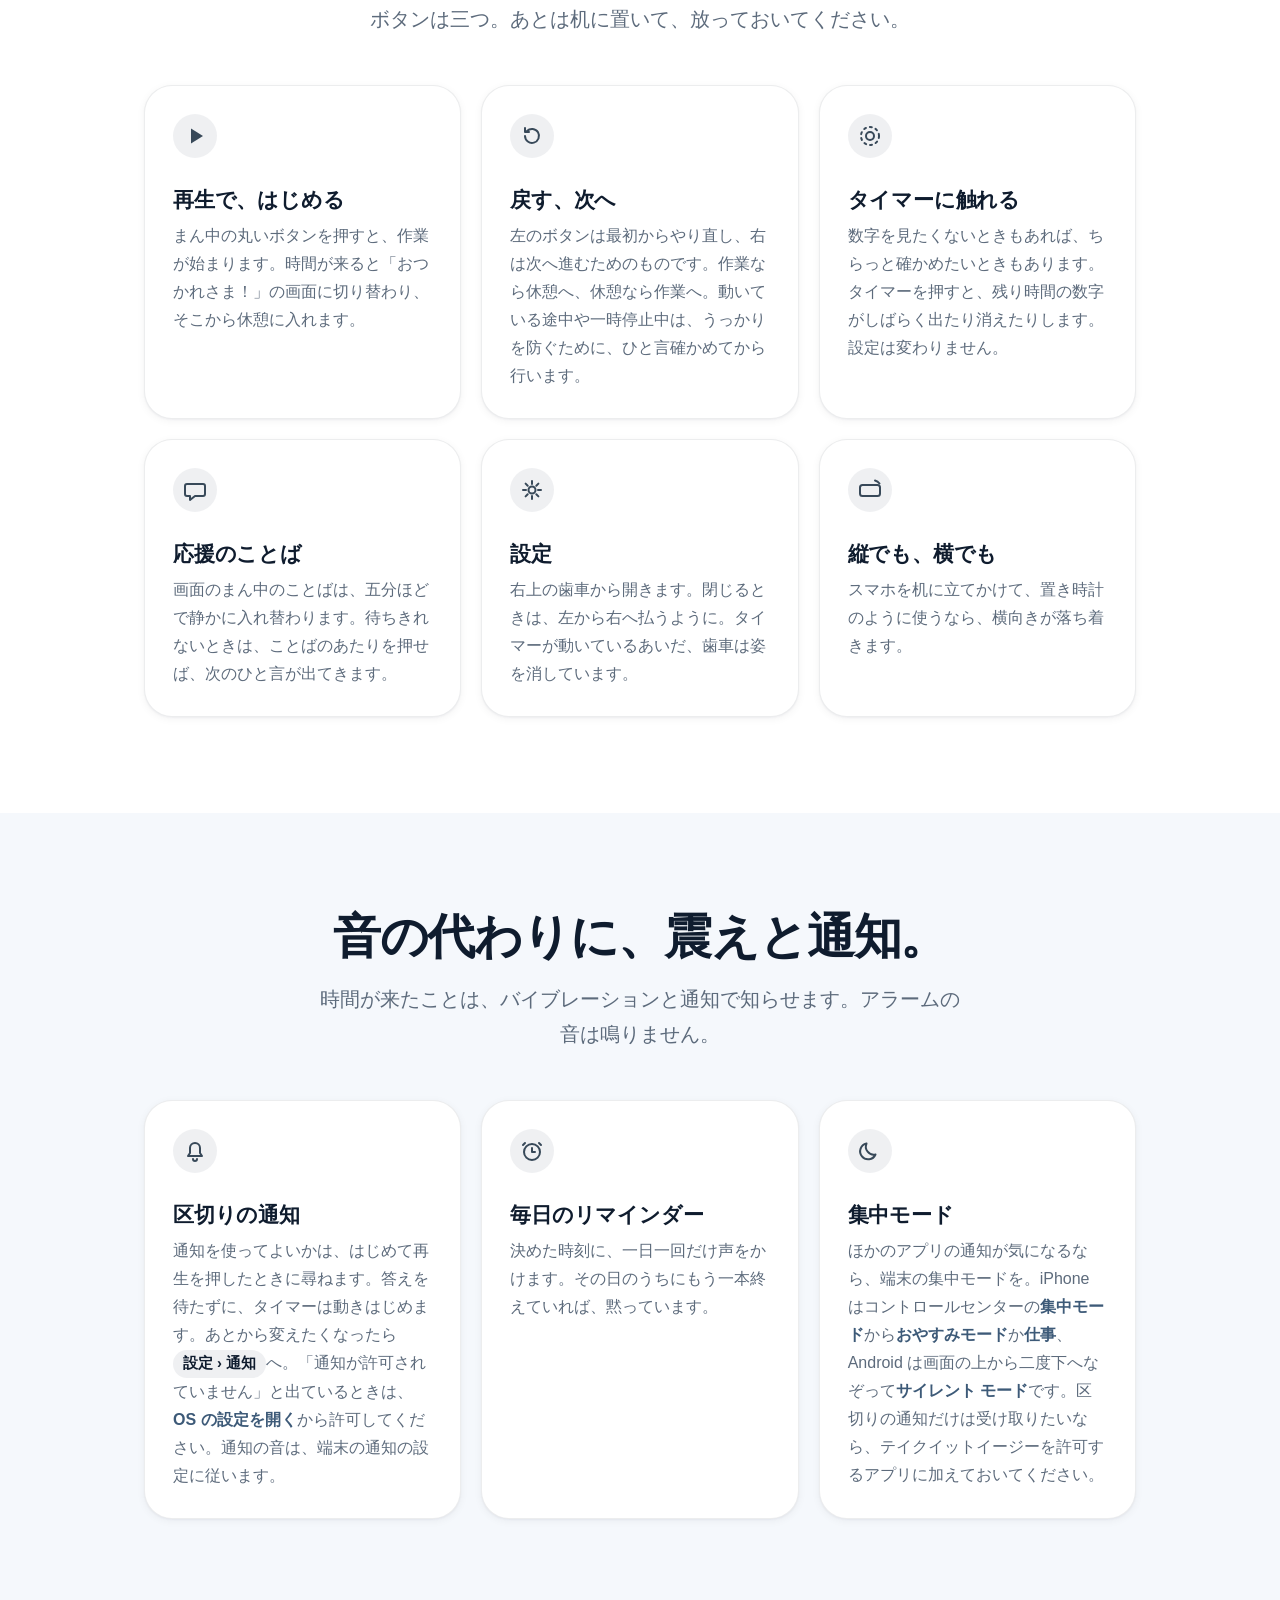
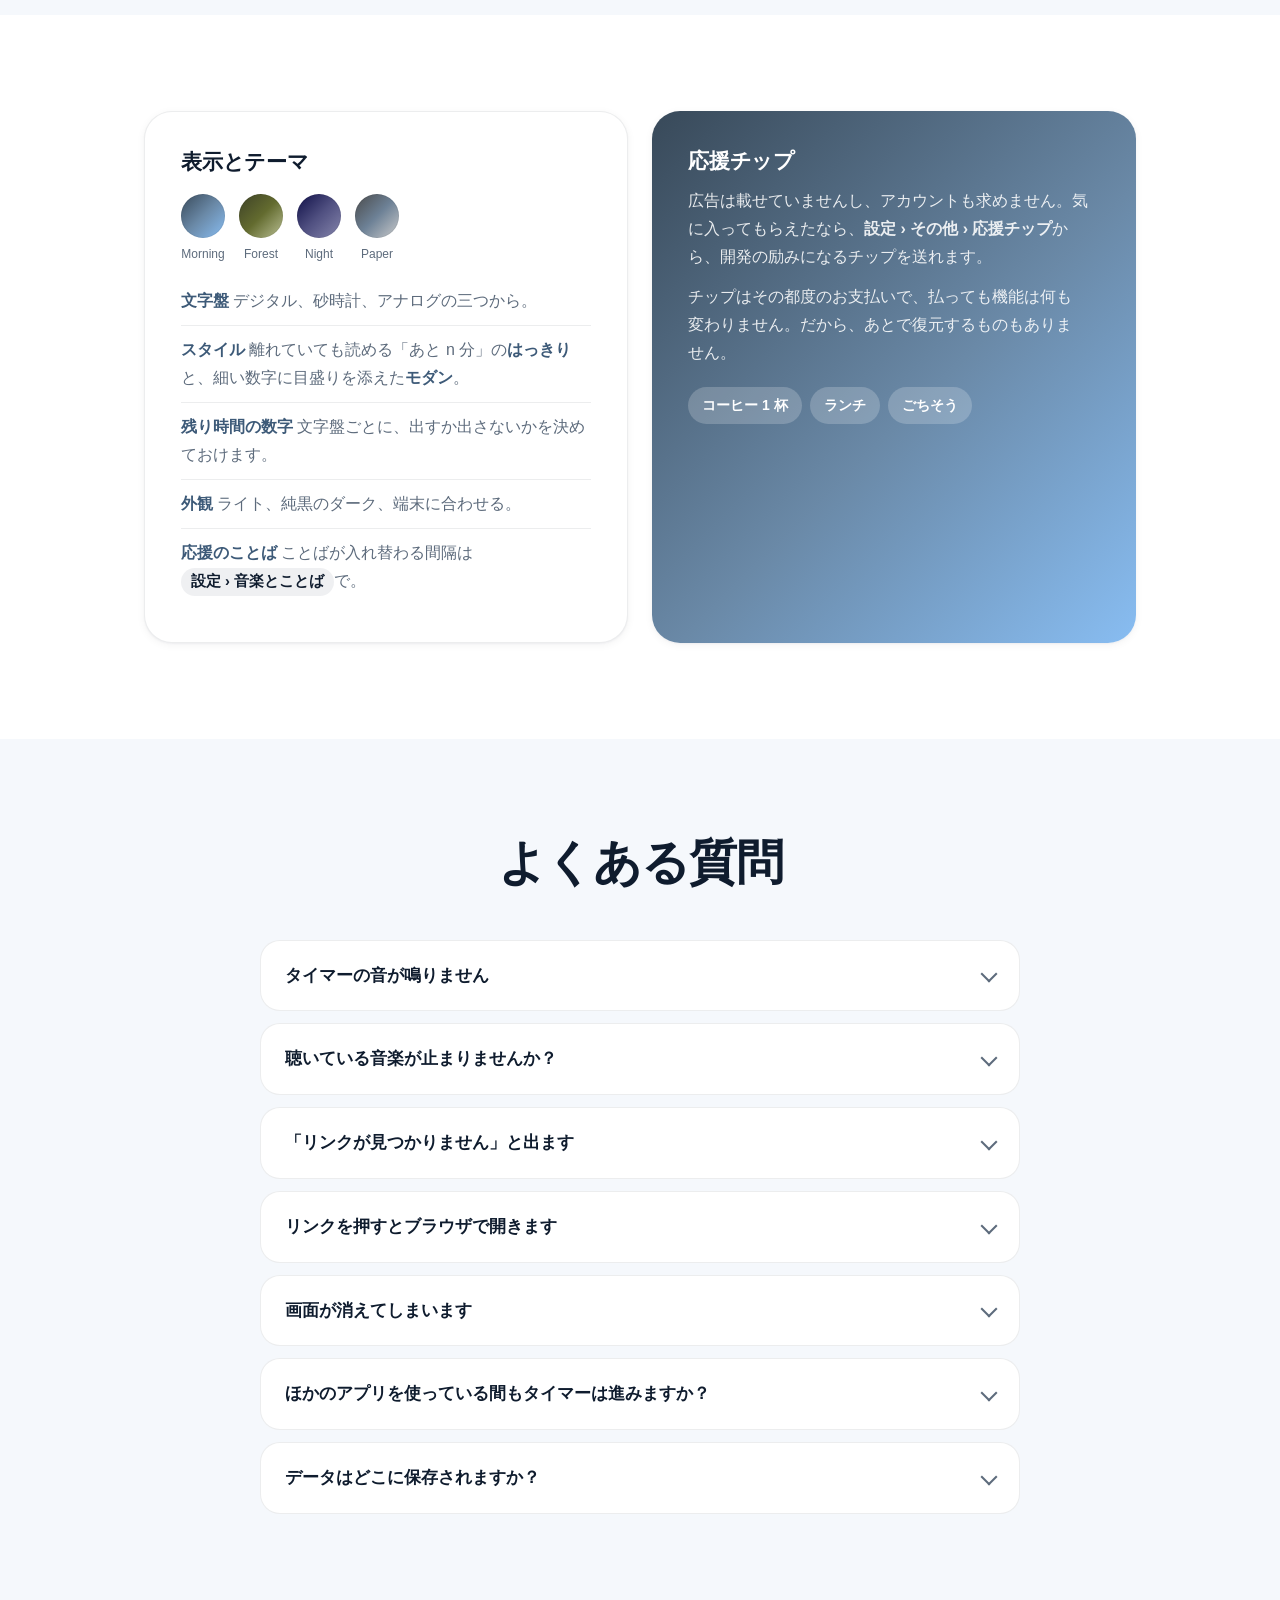
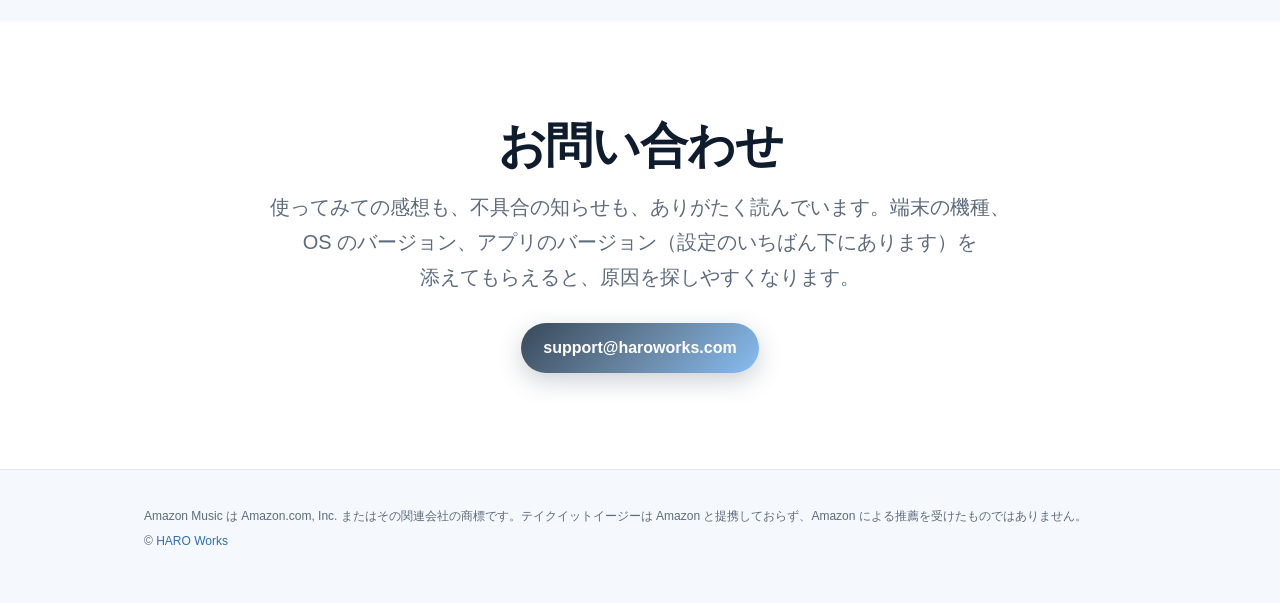
==== commit 8e4ac706: "Translate Take It Easy help into 9 languages with a language dropdown Adds zh-Hans, zh-Hant, ko, es," ====
--- a/takeiteasy/help/index.html
+++ b/takeiteasy/help/index.html
@@ -1,5 +1,5 @@
 <!DOCTYPE html>
-<html lang="ja">
+<html lang="ja" data-help-lang="ja">
 <head>
   <meta charset="UTF-8" />
   <meta name="viewport" content="width=device-width, initial-scale=1.0, viewport-fit=cover" />
@@ -11,11 +11,38 @@
   <link rel="canonical" href="https://haroworks.com/takeiteasy/help/" />
   <link rel="alternate" hreflang="ja" href="https://haroworks.com/takeiteasy/help/" />
   <link rel="alternate" hreflang="en" href="https://haroworks.com/takeiteasy/help/en/" />
+  <link rel="alternate" hreflang="zh-Hans" href="https://haroworks.com/takeiteasy/help/zh-hans/" />
+  <link rel="alternate" hreflang="zh-Hant" href="https://haroworks.com/takeiteasy/help/zh-hant/" />
+  <link rel="alternate" hreflang="ko" href="https://haroworks.com/takeiteasy/help/ko/" />
+  <link rel="alternate" hreflang="es" href="https://haroworks.com/takeiteasy/help/es/" />
+  <link rel="alternate" hreflang="fr" href="https://haroworks.com/takeiteasy/help/fr/" />
+  <link rel="alternate" hreflang="de" href="https://haroworks.com/takeiteasy/help/de/" />
+  <link rel="alternate" hreflang="pt" href="https://haroworks.com/takeiteasy/help/pt/" />
   <link rel="alternate" hreflang="x-default" href="https://haroworks.com/takeiteasy/help/en/" />
   <link rel="icon" href="./img/icon.png" />
   <link rel="apple-touch-icon" href="./img/icon.png" />
-  <link rel="stylesheet" href="./help.css?v=2" />
-  <script>document.documentElement.classList.add('js');</script>
+  <link rel="stylesheet" href="./help.css?v=3" />
+  <script>
+    (function () {
+      var d = document.documentElement;
+      d.classList.add('js');
+      var KEY = 'tie-help-lang';
+      var BASE = '/takeiteasy/help/';
+      var PATHS = {'ja': '', 'en': 'en/', 'zh-hans': 'zh-hans/', 'zh-hant': 'zh-hant/', 'ko': 'ko/', 'es': 'es/', 'fr': 'fr/', 'de': 'de/', 'pt': 'pt/'};
+      window.tieHelp = { key: KEY, base: BASE, paths: PATHS };
+      try { if (localStorage.getItem(KEY)) return; } catch (e) {}
+      if (navigator.webdriver || /bot|crawl|spider|slurp|lighthouse/i.test(navigator.userAgent)) return;
+      var langs = navigator.languages && navigator.languages.length ? navigator.languages : [navigator.language || 'en'];
+      var pick = null;
+      for (var i = 0; i < langs.length && !pick; i++) {
+        var l = String(langs[i]).toLowerCase();
+        if (l.indexOf('zh') === 0) pick = /hant|-tw|-hk|-mo/.test(l) ? 'zh-hant' : 'zh-hans';
+        else if (PATHS.hasOwnProperty(l.split('-')[0])) pick = l.split('-')[0];
+      }
+      pick = pick || 'en';
+      if (pick !== d.getAttribute('data-help-lang')) location.replace(BASE + PATHS[pick] + location.hash);
+    })();
+  </script>
 </head>
 <body>
   <nav class="nav" aria-label="ヘルプ">
@@ -28,10 +55,19 @@
         <a href="#notices">通知</a>
         <a href="#faq">よくある質問</a>
       </div>
-      <div class="lang" aria-label="言語">
-        <a href="./" aria-current="page">日本語</a>
-        <a href="./en/" hreflang="en">English</a>
-      </div>
+      <label class="lang-select">
+        <select aria-label="言語" onchange="try{localStorage.setItem(tieHelp.key,this.value)}catch(e){}location.href=tieHelp.base+tieHelp.paths[this.value]">
+          <option value="ja" selected lang="ja">日本語</option>
+          <option value="en" lang="en">English</option>
+          <option value="zh-hans" lang="zh-Hans">简体中文</option>
+          <option value="zh-hant" lang="zh-Hant">繁體中文</option>
+          <option value="ko" lang="ko">한국어</option>
+          <option value="es" lang="es">Español</option>
+          <option value="fr" lang="fr">Français</option>
+          <option value="de" lang="de">Deutsch</option>
+          <option value="pt" lang="pt">Português</option>
+        </select>
+      </label>
     </div>
   </nav>
 
--- a/takeiteasy/help/help.css
+++ b/takeiteasy/help/help.css
@@ -175,36 +175,53 @@
   text-decoration: none;
 }
 
-.lang {
-  display: flex;
-  gap: 2px;
-  padding: 3px;
+.lang-select {
+  position: relative;
+  display: inline-flex;
+  align-items: center;
+  margin-left: auto;
+}
+
+.nav-links + .lang-select {
+  margin-left: 0;
+}
+
+.lang-select select {
+  -webkit-appearance: none;
+  appearance: none;
+  margin: 0;
+  padding: 6px 30px 6px 14px;
+  border: 0;
   border-radius: 999px;
   background: var(--chip);
+  color: var(--ink-strong);
+  font: inherit;
   font-size: 13px;
-  margin-left: auto;
-}
-
-.nav-links + .lang {
-  margin-left: 0;
-}
-
-.lang a {
-  padding: 3px 12px;
-  border-radius: 999px;
-  color: var(--muted);
-}
-
-.lang a:hover {
-  text-decoration: none;
-  color: var(--ink-strong);
-}
-
-.lang a[aria-current="page"] {
-  background: var(--surface);
-  color: var(--ink-strong);
   font-weight: 600;
-  box-shadow: var(--shadow-sm);
+  line-height: 1.4;
+  cursor: pointer;
+}
+
+.lang-select select:hover {
+  background: color-mix(in srgb, var(--chip) 100%, var(--ink-strong) 6%);
+}
+
+.lang-select select:focus-visible {
+  outline: 2px solid var(--accent-light);
+  outline-offset: 2px;
+}
+
+.lang-select::after {
+  content: "";
+  position: absolute;
+  right: 13px;
+  top: 50%;
+  width: 6px;
+  height: 6px;
+  margin-top: -5px;
+  border-right: 1.5px solid var(--muted);
+  border-bottom: 1.5px solid var(--muted);
+  transform: rotate(45deg);
   pointer-events: none;
 }
 
@@ -867,7 +884,7 @@
     display: none;
   }
 
-  .nav-links + .lang {
+  .nav-links + .lang-select {
     margin-left: auto;
   }
 
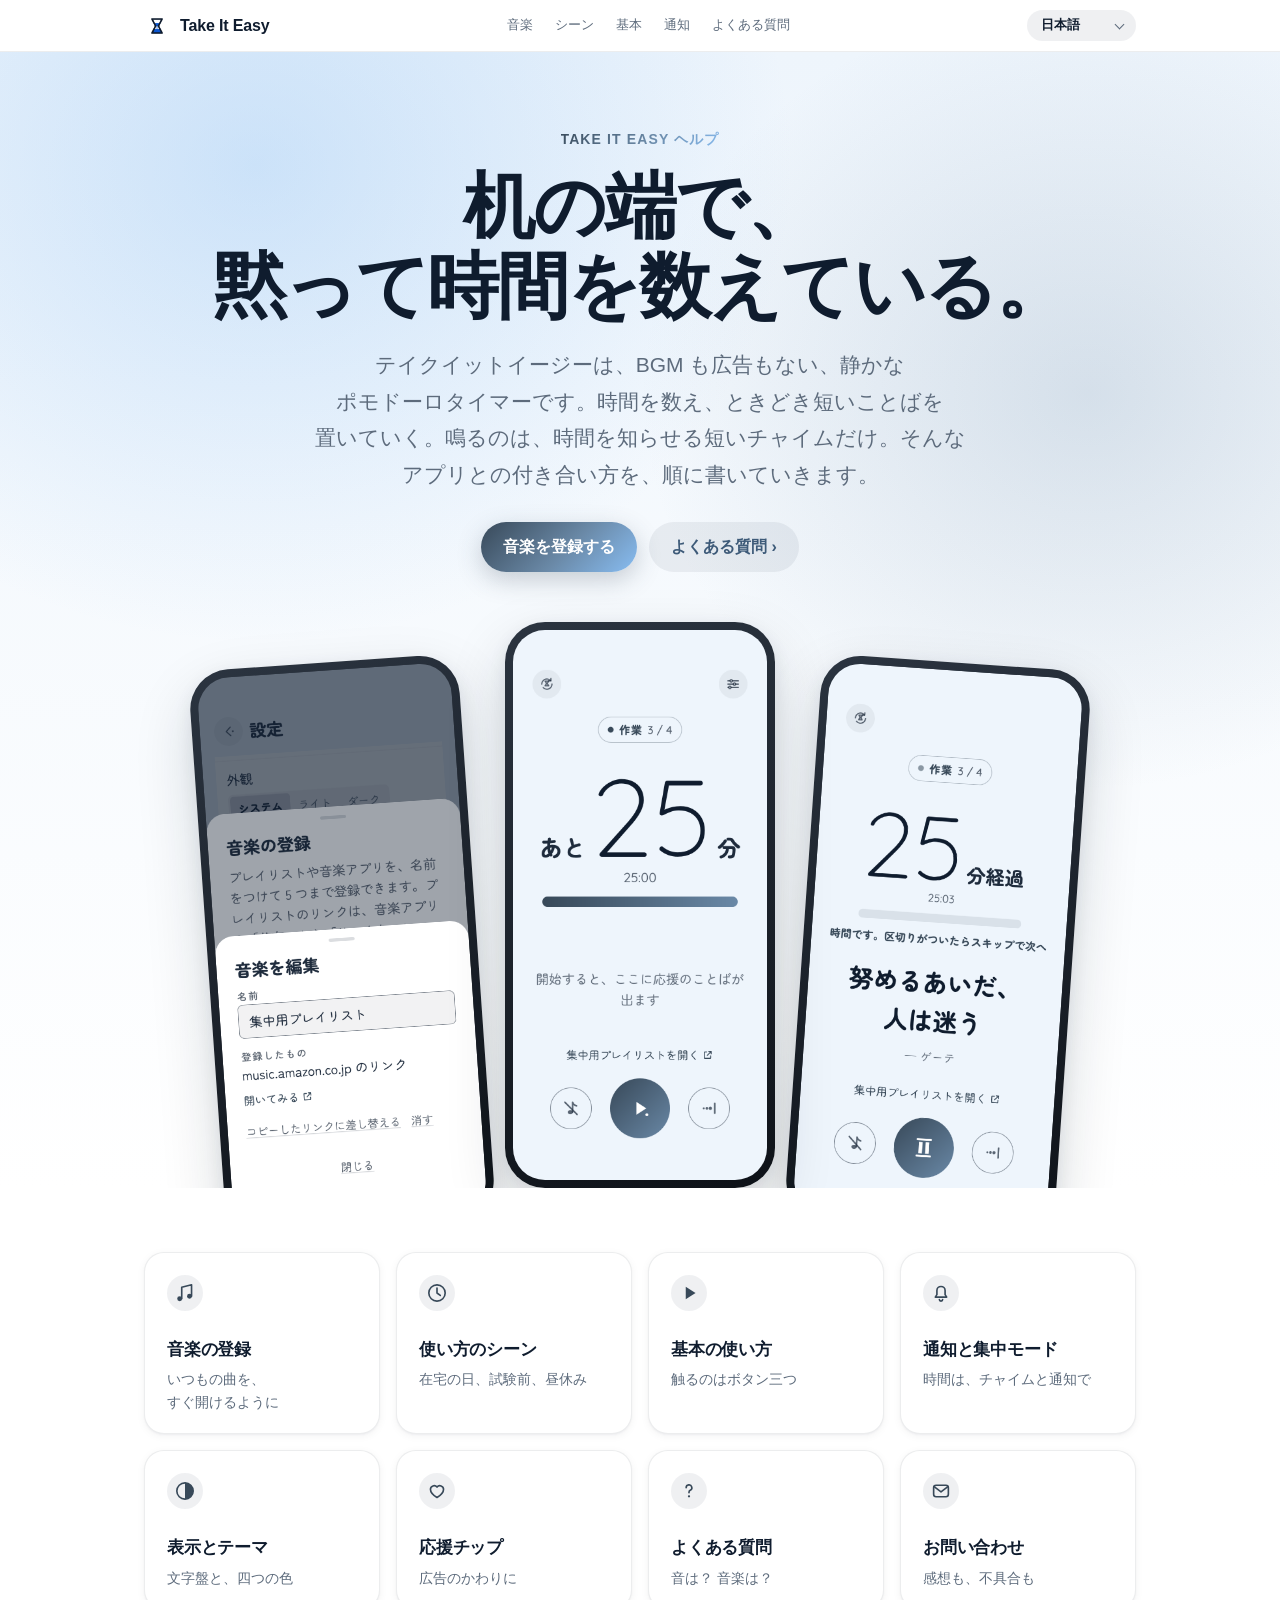
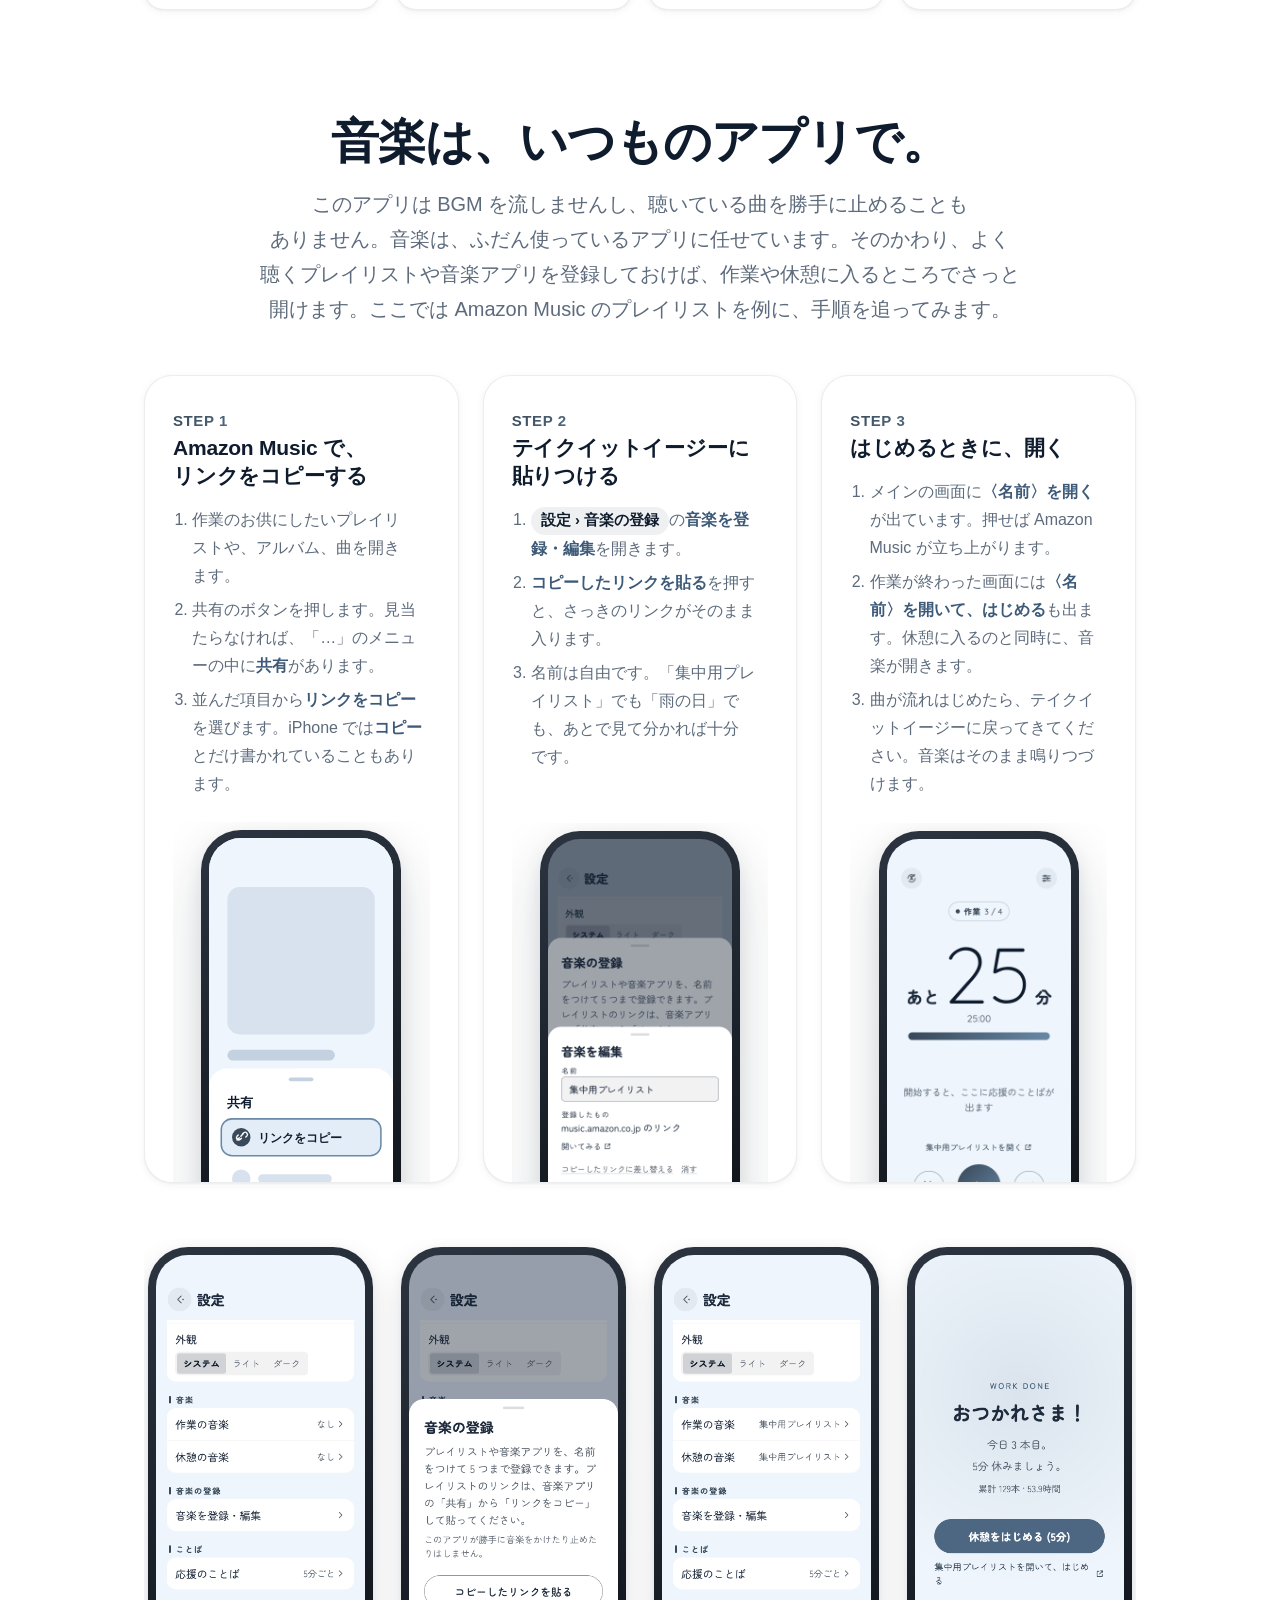
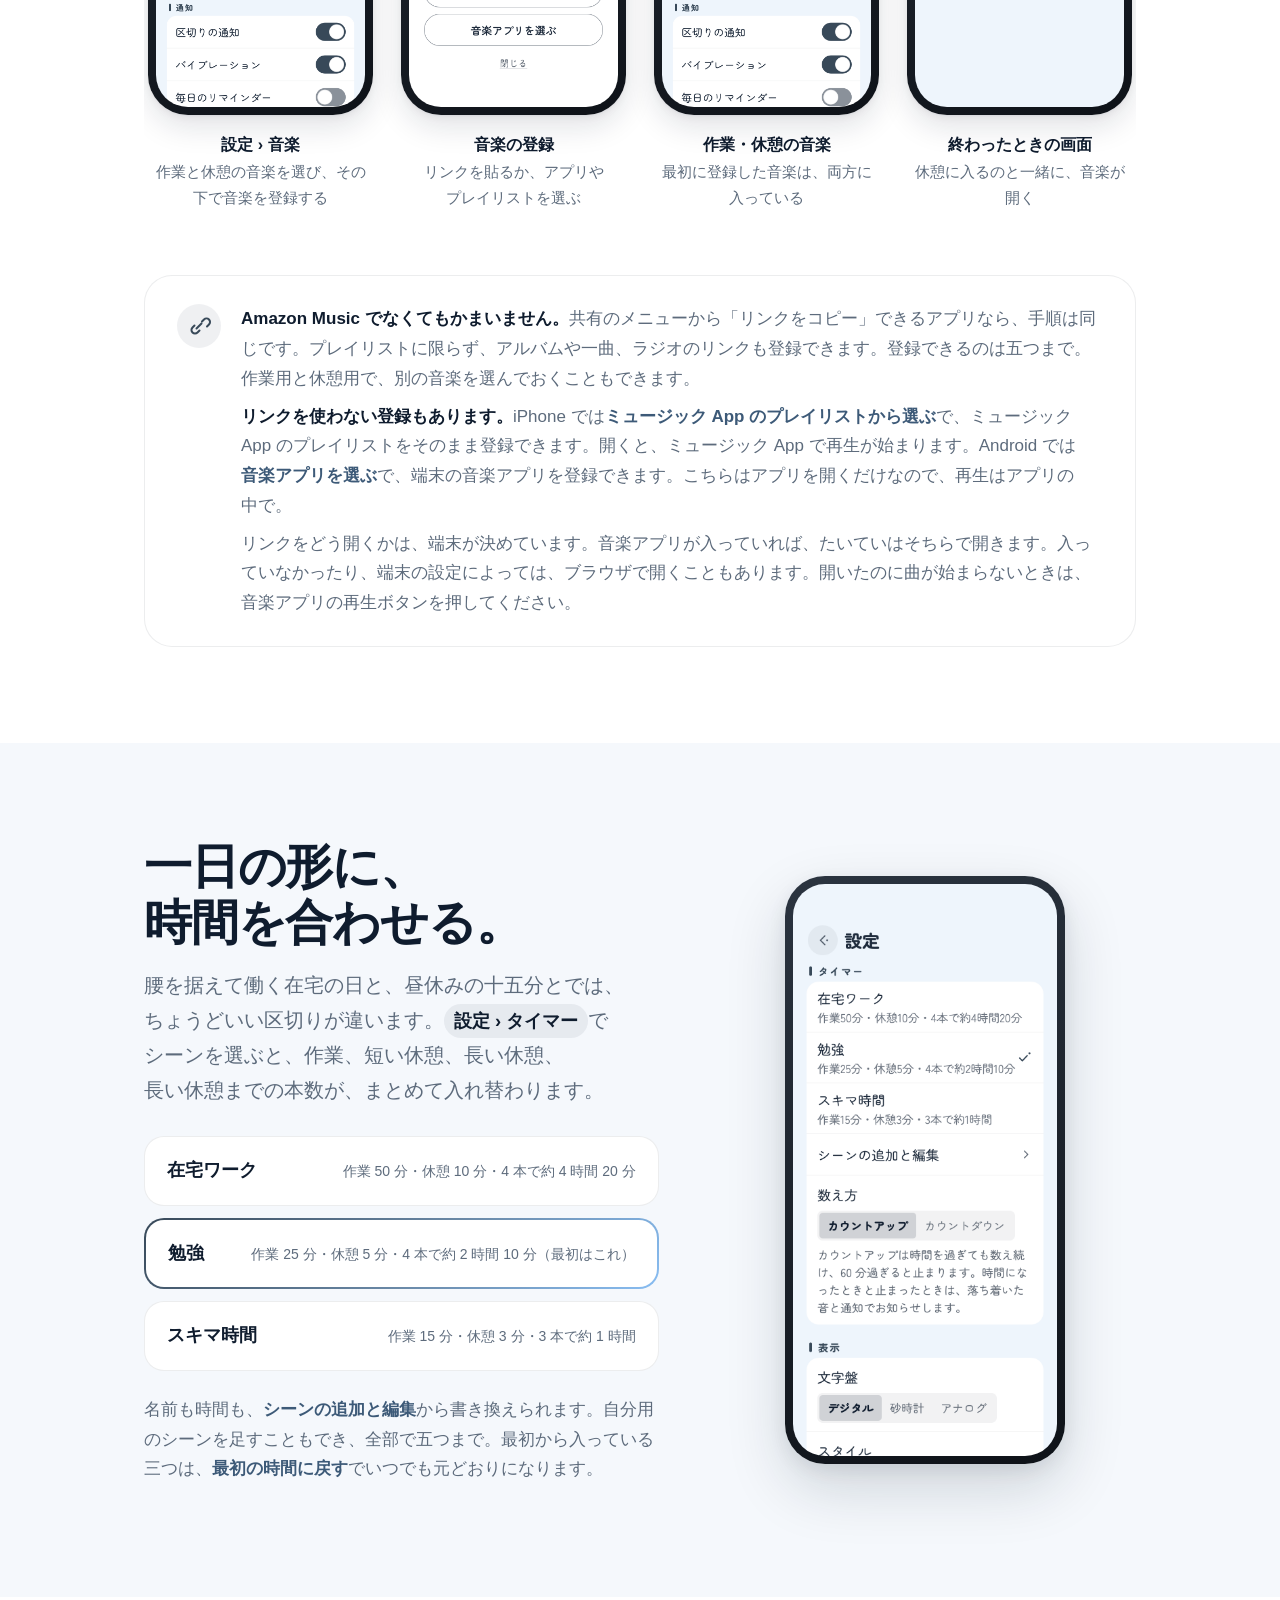
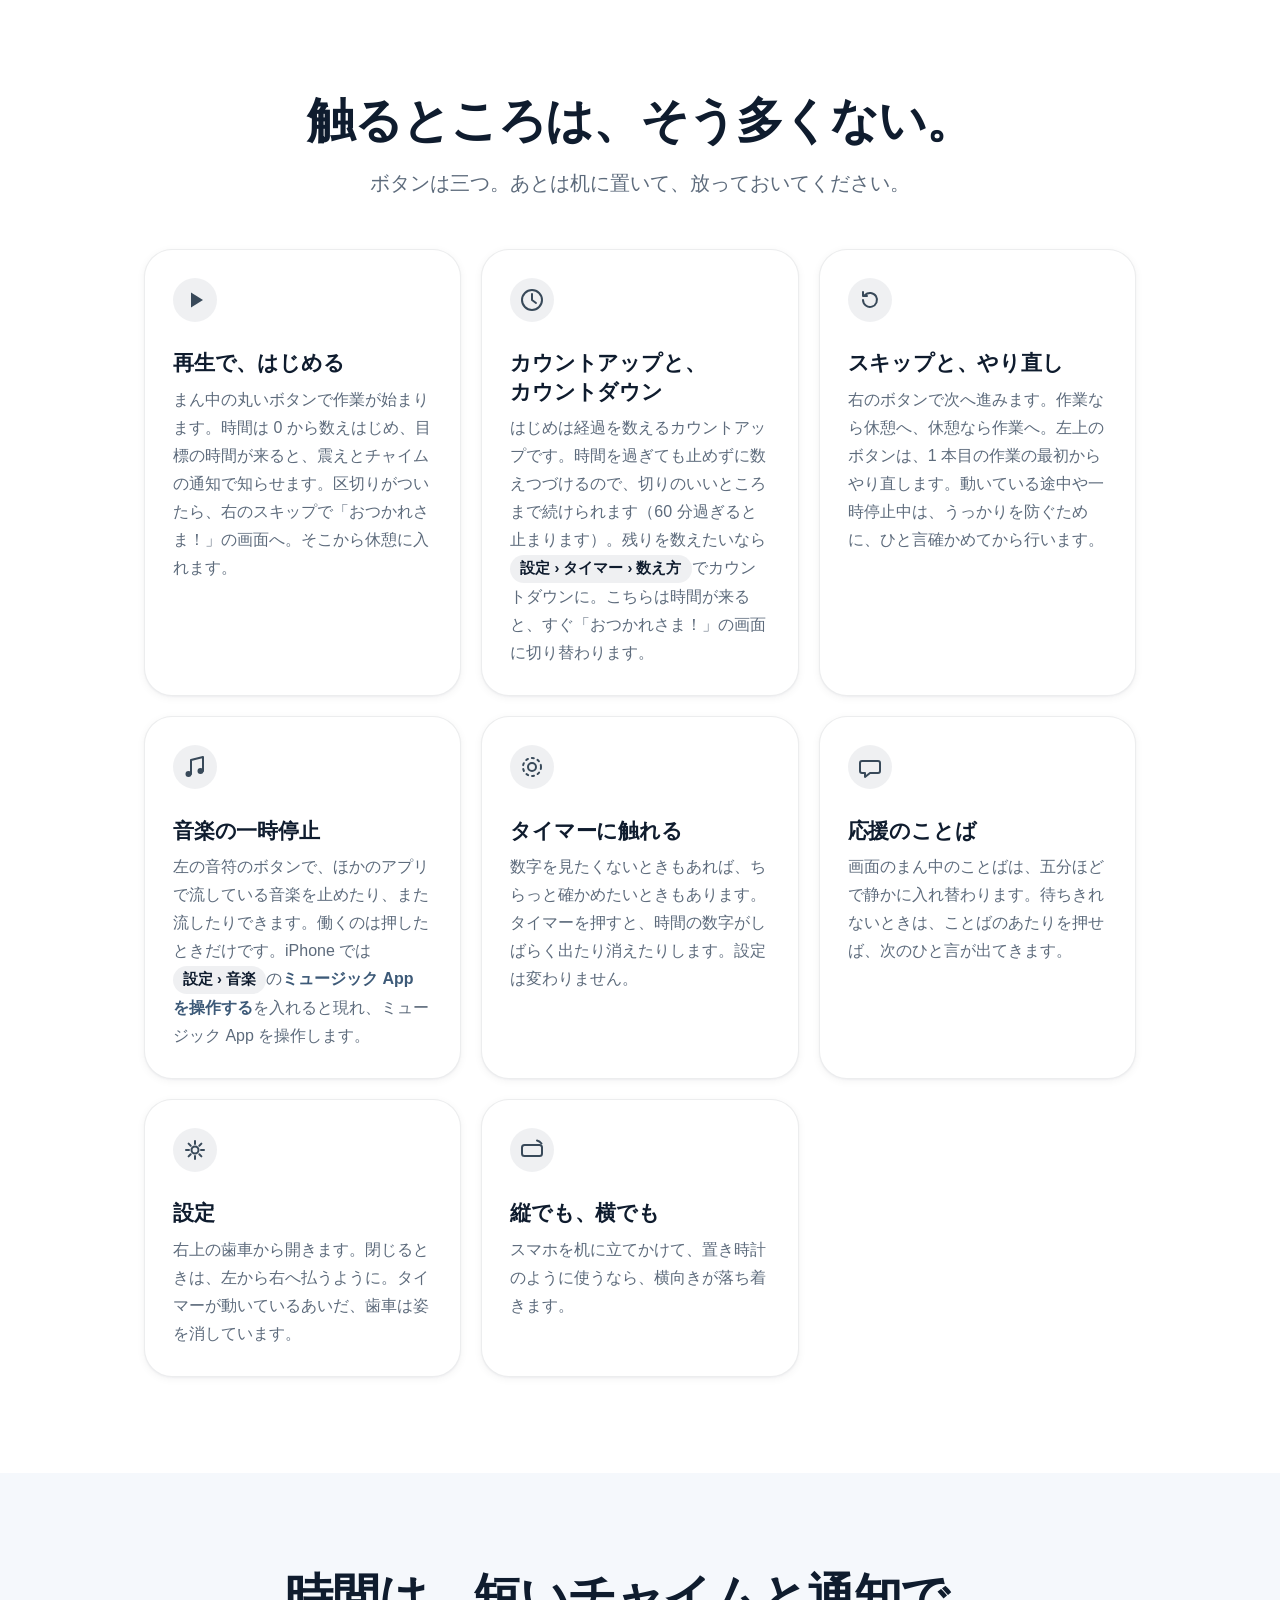
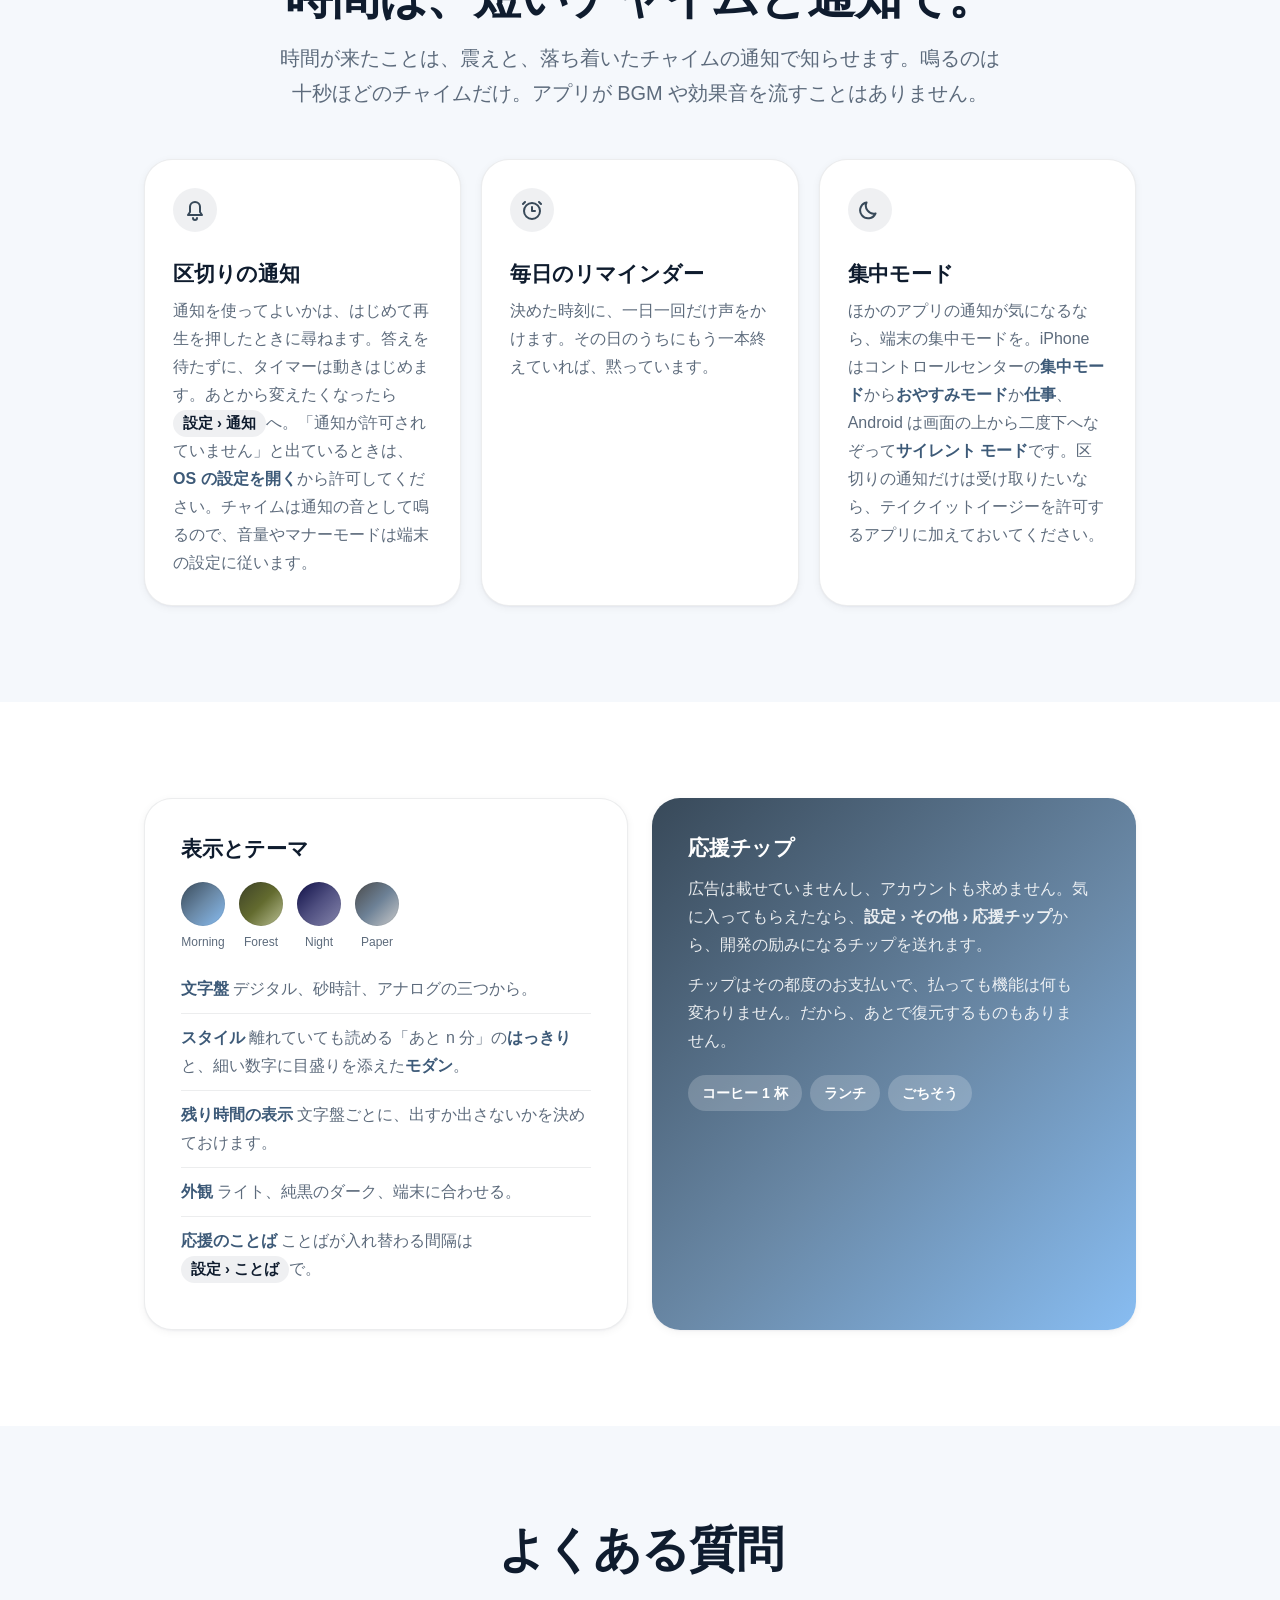
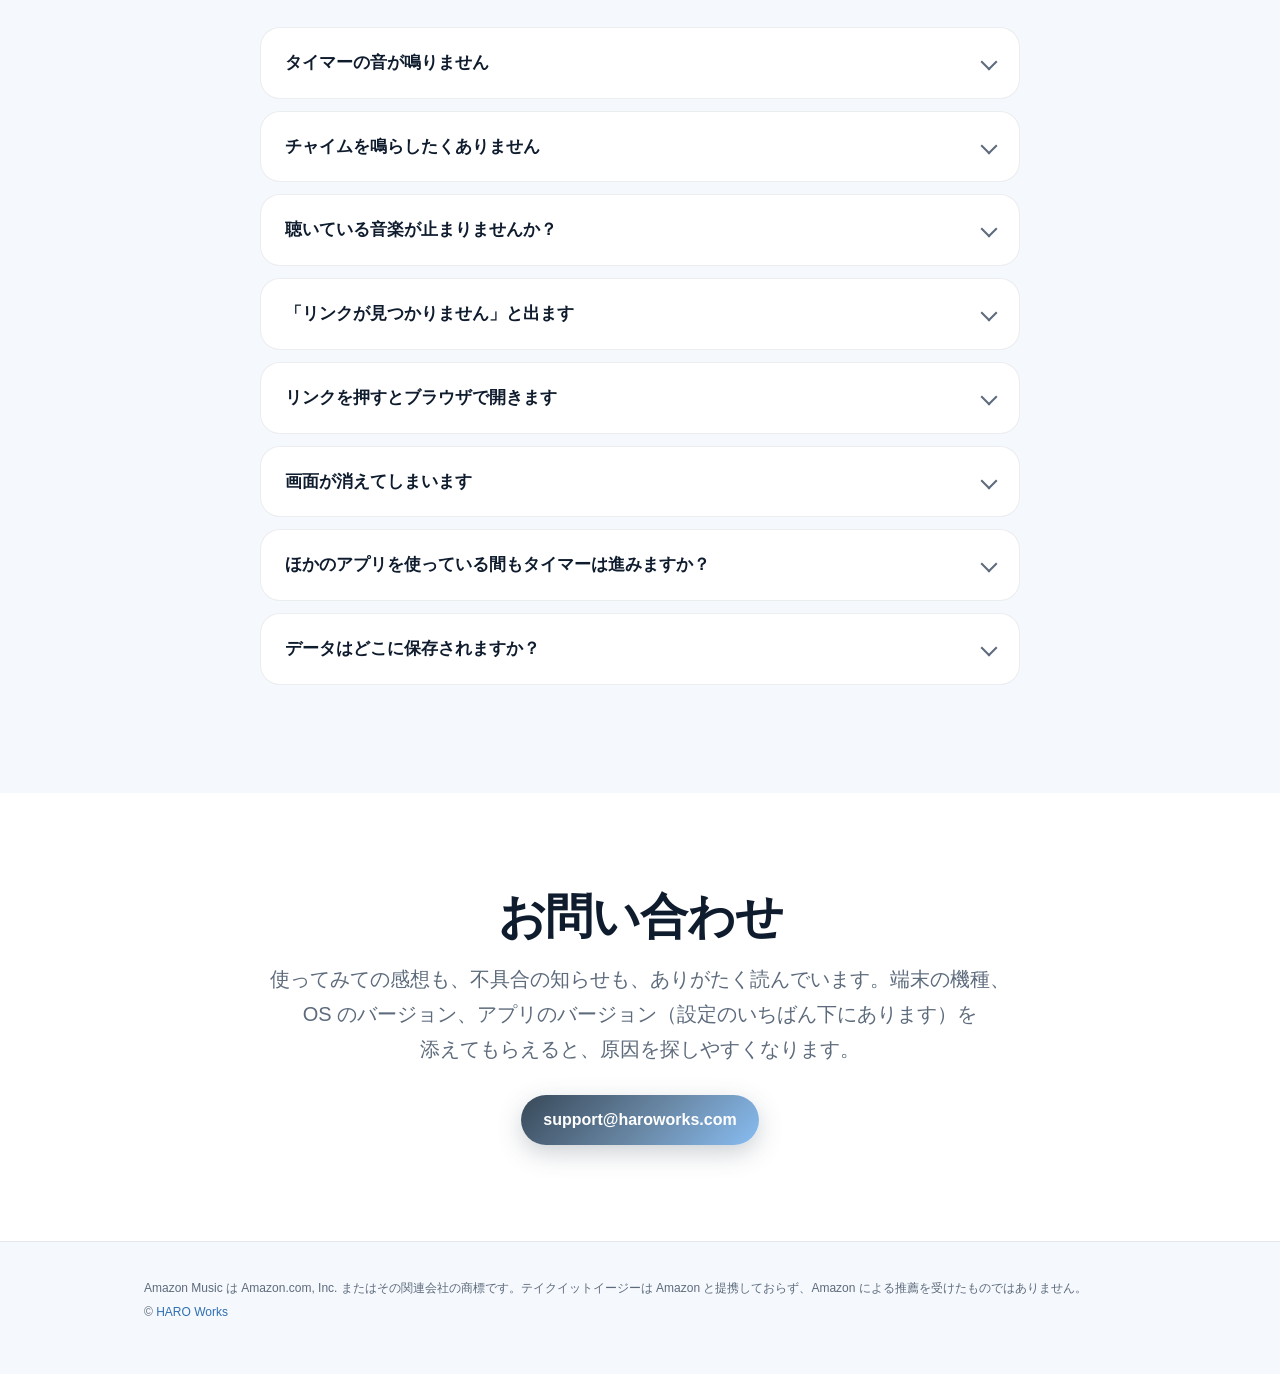
==== commit d8c1ac9c: "Update Take It Easy help for count-up, chime, music pause and saved music - Count-up timer with a ge" ====
--- a/takeiteasy/help/index.html
+++ b/takeiteasy/help/index.html
@@ -76,16 +76,16 @@
       <div class="wrap">
         <p class="eyebrow">Take It Easy ヘルプ</p>
         <h1>机の端で、<br />黙って時間を数えている。</h1>
-        <p class="sub">テイクイットイージーは、音をひとつも出しません。25 分を静かに数え、ときどき短いことばを置いていく。それだけのアプリとの付き合い方を、順に書いていきます。</p>
+        <p class="sub">テイクイットイージーは、BGM も広告もない、静かなポモドーロタイマーです。時間を数え、ときどき短いことばを置いていく。鳴るのは、時間を知らせる短いチャイムだけ。そんなアプリとの付き合い方を、順に書いていきます。</p>
         <div class="hero-cta">
-          <a class="pill pill-solid" href="#music">音楽のリンクを登録する</a>
+          <a class="pill pill-solid" href="#music">音楽を登録する</a>
           <a class="pill pill-ghost" href="#faq">よくある質問 ›</a>
         </div>
 
         <div class="hero-phones" aria-hidden="true">
           <figure class="phone"><img src="./img/ja/link-edit.png" alt="" width="780" height="1688" /></figure>
           <figure class="phone"><img src="./img/ja/main-music.png" alt="" width="780" height="1688" /></figure>
-          <figure class="phone"><img src="./img/ja/overlay-break.png" alt="" width="780" height="1688" /></figure>
+          <figure class="phone"><img src="./img/ja/main-reached.png" alt="" width="780" height="1688" /></figure>
         </div>
       </div>
     </header>
@@ -94,7 +94,7 @@
       <nav class="topics" aria-label="目次">
         <a class="topic" href="#music">
           <svg class="glyph" viewBox="0 0 44 44" aria-hidden="true"><circle class="bg" cx="22" cy="22" r="22"/><path class="st" d="M18 29V15l12-3v14"/><circle class="fl" cx="15.5" cy="29" r="3"/><circle class="fl" cx="27.5" cy="26" r="3"/></svg>
-          <strong>音楽のリンク</strong><span>いつもの曲を、すぐ開けるように</span>
+          <strong>音楽の登録</strong><span>いつもの曲を、すぐ開けるように</span>
         </a>
         <a class="topic" href="#scenes">
           <svg class="glyph" viewBox="0 0 44 44" aria-hidden="true"><circle class="bg" cx="22" cy="22" r="22"/><circle class="st" cx="22" cy="22" r="10"/><path class="st" d="M22 16v6l4 3"/></svg>
@@ -106,7 +106,7 @@
         </a>
         <a class="topic" href="#notices">
           <svg class="glyph" viewBox="0 0 44 44" aria-hidden="true"><circle class="bg" cx="22" cy="22" r="22"/><path class="st" d="M15 27h14l-2-3v-5a5 5 0 0 0-10 0v5zM20 30a2 2 0 0 0 4 0"/></svg>
-          <strong>通知と集中モード</strong><span>音の代わりに、震えと通知</span>
+          <strong>通知と集中モード</strong><span>時間は、チャイムと通知で</span>
         </a>
         <a class="topic" href="#look">
           <svg class="glyph" viewBox="0 0 44 44" aria-hidden="true"><circle class="bg" cx="22" cy="22" r="22"/><circle class="st" cx="22" cy="22" r="10"/><path class="fl" d="M22 12a10 10 0 0 1 0 20z"/></svg>
@@ -131,7 +131,7 @@
       <div class="wrap">
         <div class="section-head reveal">
           <h2>音楽は、いつものアプリで。</h2>
-          <p>このアプリは BGM を流しませんし、聴いている曲を止めることもありません。音楽は、ふだん使っているアプリに任せています。そのかわり、よく聴くプレイリストのリンクを預けておけば、作業や休憩に入るところでさっと開けます。ここでは Amazon Music を例に、手順を追ってみます。</p>
+          <p>このアプリは BGM を流しませんし、聴いている曲を勝手に止めることもありません。音楽は、ふだん使っているアプリに任せています。そのかわり、よく聴くプレイリストや音楽アプリを登録しておけば、作業や休憩に入るところでさっと開けます。ここでは Amazon Music のプレイリストを例に、手順を追ってみます。</p>
         </div>
 
         <div class="steps">
@@ -171,12 +171,12 @@
             <span class="step-num">STEP 2</span>
             <h3>テイクイットイージーに貼りつける</h3>
             <ol>
-              <li><span class="path">設定 › 音楽とことば › 音楽</span>へ進みます。</li>
-              <li><span class="ui">音楽のリンク</span>を開いて<span class="ui">コピーしたリンクを貼って追加</span>を押すと、さっきのリンクがそのまま入ります。</li>
+              <li><span class="path">設定 › 音楽の登録</span>の<span class="ui">音楽を登録・編集</span>を開きます。</li>
+              <li><span class="ui">コピーしたリンクを貼る</span>を押すと、さっきのリンクがそのまま入ります。</li>
               <li>名前は自由です。「集中用プレイリスト」でも「雨の日」でも、あとで見て分かれば十分です。</li>
             </ol>
             <div class="step-foot">
-              <figure class="phone"><img src="./img/ja/link-edit.png" alt="リンクの編集。名前に「集中用プレイリスト」、今のリンク music.amazon.co.jp、開いてみる" width="780" height="1688" loading="lazy" /></figure>
+              <figure class="phone"><img src="./img/ja/link-edit.png" alt="音楽を編集。名前に「集中用プレイリスト」、登録したもの music.amazon.co.jp のリンク、開いてみる" width="780" height="1688" loading="lazy" /></figure>
             </div>
           </article>
 
@@ -185,7 +185,7 @@
             <h3>はじめるときに、開く</h3>
             <ol>
               <li>メインの画面に<span class="ui">〈名前〉を開く</span>が出ています。押せば Amazon Music が立ち上がります。</li>
-              <li>作業が終わった画面には<span class="ui">音楽を開いて休憩をはじめる</span>も出ます。休憩に入るのと同時に、リンクが開きます。</li>
+              <li>作業が終わった画面には<span class="ui">〈名前〉を開いて、はじめる</span>も出ます。休憩に入るのと同時に、音楽が開きます。</li>
               <li>曲が流れはじめたら、テイクイットイージーに戻ってきてください。音楽はそのまま鳴りつづけます。</li>
             </ol>
             <div class="step-foot">
@@ -196,19 +196,19 @@
 
         <div class="gallery reveal" aria-label="登録の流れの画面">
           <figure>
-            <div class="phone"><img src="./img/ja/music-sheet.png" alt="設定の「音楽」。音楽のリンク 0 / 5、作業の音楽 なし、休憩の音楽 なし" width="780" height="1688" loading="lazy" /></div>
-            <figcaption><b>設定 › 音楽</b>リンクを預け、作業と休憩の音楽を選ぶところ</figcaption>
+            <div class="phone"><img src="./img/ja/settings-music.png" alt="設定の「音楽」と「音楽の登録」。作業の音楽 なし、休憩の音楽 なし、音楽を登録・編集" width="780" height="1688" loading="lazy" /></div>
+            <figcaption><b>設定 › 音楽</b>作業と休憩の音楽を選び、その下で音楽を登録する</figcaption>
           </figure>
           <figure>
-            <div class="phone"><img src="./img/ja/links-empty.png" alt="「音楽のリンク」のシート。コピーしたリンクを貼って追加のボタン" width="780" height="1688" loading="lazy" /></div>
-            <figcaption><b>貼って追加</b>コピーしたリンクが、そのまま一つ目に入る</figcaption>
+            <div class="phone"><img src="./img/ja/links-empty.png" alt="「音楽の登録」のシート。コピーしたリンクを貼る、音楽アプリを選ぶ" width="780" height="1688" loading="lazy" /></div>
+            <figcaption><b>音楽の登録</b>リンクを貼るか、アプリやプレイリストを選ぶ</figcaption>
           </figure>
           <figure>
-            <div class="phone"><img src="./img/ja/music-sheet-done.png" alt="設定の「音楽」。作業の音楽と休憩の音楽に「集中用プレイリスト」" width="780" height="1688" loading="lazy" /></div>
-            <figcaption><b>作業・休憩の音楽</b>最初のリンクは、両方に入っている</figcaption>
+            <div class="phone"><img src="./img/ja/settings-music-done.png" alt="設定の「音楽」。作業の音楽と休憩の音楽に「集中用プレイリスト」" width="780" height="1688" loading="lazy" /></div>
+            <figcaption><b>作業・休憩の音楽</b>最初に登録した音楽は、両方に入っている</figcaption>
           </figure>
           <figure>
-            <div class="phone"><img src="./img/ja/overlay-break.png" alt="作業が終わった画面。休憩をはじめるボタンの下に「音楽を開いて休憩をはじめる」" width="780" height="1688" loading="lazy" /></div>
+            <div class="phone"><img src="./img/ja/overlay-break.png" alt="作業が終わった画面。休憩をはじめるボタンの下に「集中用プレイリストを開いて、はじめる」" width="780" height="1688" loading="lazy" /></div>
             <figcaption><b>終わったときの画面</b>休憩に入るのと一緒に、音楽が開く</figcaption>
           </figure>
         </div>
@@ -216,7 +216,8 @@
         <div class="callout reveal">
           <svg class="glyph" viewBox="0 0 44 44" aria-hidden="true"><circle class="bg" cx="22" cy="22" r="22"/><path class="st" d="M19.5 24.5l5-5m-7 2l-2 2a3.5 3.5 0 0 0 5 5l2-2m2.5-9l2-2a3.5 3.5 0 0 1 5 5l-2 2"/></svg>
           <div>
-            <p><strong>Amazon Music でなくてもかまいません。</strong>共有のメニューから「リンクをコピー」できるアプリなら、手順は同じです。プレイリストに限らず、アルバムや一曲、ラジオのリンクも預けられます。登録できるのは五つまで。作業用と休憩用で、別の音楽を選んでおくこともできます。</p>
+            <p><strong>Amazon Music でなくてもかまいません。</strong>共有のメニューから「リンクをコピー」できるアプリなら、手順は同じです。プレイリストに限らず、アルバムや一曲、ラジオのリンクも登録できます。登録できるのは五つまで。作業用と休憩用で、別の音楽を選んでおくこともできます。</p>
+            <p><strong>リンクを使わない登録もあります。</strong>iPhone では<span class="ui">ミュージック App のプレイリストから選ぶ</span>で、ミュージック App のプレイリストをそのまま登録できます。開くと、ミュージック App で再生が始まります。Android では<span class="ui">音楽アプリを選ぶ</span>で、端末の音楽アプリを登録できます。こちらはアプリを開くだけなので、再生はアプリの中で。</p>
             <p>リンクをどう開くかは、端末が決めています。音楽アプリが入っていれば、たいていはそちらで開きます。入っていなかったり、端末の設定によっては、ブラウザで開くこともあります。開いたのに曲が始まらないときは、音楽アプリの再生ボタンを押してください。</p>
           </div>
         </div>
@@ -251,17 +252,27 @@
           <div class="tile reveal">
             <svg class="glyph" viewBox="0 0 44 44" aria-hidden="true"><circle class="bg" cx="22" cy="22" r="22"/><path class="fl" d="M18 14.5v15l12-7.5z"/></svg>
             <h3>再生で、はじめる</h3>
-            <p>まん中の丸いボタンを押すと、作業が始まります。時間が来ると「おつかれさま！」の画面に切り替わり、そこから休憩に入れます。</p>
+            <p>まん中の丸いボタンで作業が始まります。時間は 0 から数えはじめ、目標の時間が来ると、震えとチャイムの通知で知らせます。区切りがついたら、右のスキップで「おつかれさま！」の画面へ。そこから休憩に入れます。</p>
+          </div>
+          <div class="tile reveal">
+            <svg class="glyph" viewBox="0 0 44 44" aria-hidden="true"><circle class="bg" cx="22" cy="22" r="22"/><circle class="st" cx="22" cy="22" r="10"/><path class="st" d="M22 16v6l4 3"/></svg>
+            <h3>カウントアップと、カウントダウン</h3>
+            <p>はじめは経過を数えるカウントアップです。時間を過ぎても止めずに数えつづけるので、切りのいいところまで続けられます（60 分過ぎると止まります）。残りを数えたいなら<span class="path">設定 › タイマー › 数え方</span>でカウントダウンに。こちらは時間が来ると、すぐ「おつかれさま！」の画面に切り替わります。</p>
           </div>
           <div class="tile reveal">
             <svg class="glyph" viewBox="0 0 44 44" aria-hidden="true"><circle class="bg" cx="22" cy="22" r="22"/><path class="st" d="M15 22a7 7 0 1 0 2-5m-2-3v4h4"/></svg>
-            <h3>戻す、次へ</h3>
-            <p>左のボタンは最初からやり直し、右は次へ進むためのものです。作業なら休憩へ、休憩なら作業へ。動いている途中や一時停止中は、うっかりを防ぐために、ひと言確かめてから行います。</p>
+            <h3>スキップと、やり直し</h3>
+            <p>右のボタンで次へ進みます。作業なら休憩へ、休憩なら作業へ。左上のボタンは、1 本目の作業の最初からやり直します。動いている途中や一時停止中は、うっかりを防ぐために、ひと言確かめてから行います。</p>
+          </div>
+          <div class="tile reveal">
+            <svg class="glyph" viewBox="0 0 44 44" aria-hidden="true"><circle class="bg" cx="22" cy="22" r="22"/><path class="st" d="M18 29V15l12-3v14"/><circle class="fl" cx="15.5" cy="29" r="3"/><circle class="fl" cx="27.5" cy="26" r="3"/></svg>
+            <h3>音楽の一時停止</h3>
+            <p>左の音符のボタンで、ほかのアプリで流している音楽を止めたり、また流したりできます。働くのは押したときだけです。iPhone では<span class="path">設定 › 音楽</span>の<span class="ui">ミュージック App を操作する</span>を入れると現れ、ミュージック App を操作します。</p>
           </div>
           <div class="tile reveal">
             <svg class="glyph" viewBox="0 0 44 44" aria-hidden="true"><circle class="bg" cx="22" cy="22" r="22"/><circle class="st" cx="22" cy="22" r="4"/><circle class="st" cx="22" cy="22" r="9" stroke-dasharray="2 4"/></svg>
             <h3>タイマーに触れる</h3>
-            <p>数字を見たくないときもあれば、ちらっと確かめたいときもあります。タイマーを押すと、残り時間の数字がしばらく出たり消えたりします。設定は変わりません。</p>
+            <p>数字を見たくないときもあれば、ちらっと確かめたいときもあります。タイマーを押すと、時間の数字がしばらく出たり消えたりします。設定は変わりません。</p>
           </div>
           <div class="tile reveal">
             <svg class="glyph" viewBox="0 0 44 44" aria-hidden="true"><circle class="bg" cx="22" cy="22" r="22"/><path class="st" d="M14 16h16a2 2 0 0 1 2 2v8a2 2 0 0 1-2 2h-8l-5 4v-4h-3a2 2 0 0 1-2-2v-8a2 2 0 0 1 2-2z"/></svg>
@@ -285,14 +296,14 @@
     <section id="notices" class="soft">
       <div class="wrap">
         <div class="section-head reveal">
-          <h2>音の代わりに、震えと通知。</h2>
-          <p>時間が来たことは、バイブレーションと通知で知らせます。アラームの音は鳴りません。</p>
+          <h2>時間は、短いチャイムと通知で。</h2>
+          <p>時間が来たことは、震えと、落ち着いたチャイムの通知で知らせます。鳴るのは十秒ほどのチャイムだけ。アプリが BGM や効果音を流すことはありません。</p>
         </div>
         <div class="tiles">
           <div class="tile reveal">
             <svg class="glyph" viewBox="0 0 44 44" aria-hidden="true"><circle class="bg" cx="22" cy="22" r="22"/><path class="st" d="M15 27h14l-2-3v-5a5 5 0 0 0-10 0v5zM20 30a2 2 0 0 0 4 0"/></svg>
             <h3>区切りの通知</h3>
-            <p>通知を使ってよいかは、はじめて再生を押したときに尋ねます。答えを待たずに、タイマーは動きはじめます。あとから変えたくなったら<span class="path">設定 › 通知</span>へ。「通知が許可されていません」と出ているときは、<span class="ui">OS の設定を開く</span>から許可してください。通知の音は、端末の通知の設定に従います。</p>
+            <p>通知を使ってよいかは、はじめて再生を押したときに尋ねます。答えを待たずに、タイマーは動きはじめます。あとから変えたくなったら<span class="path">設定 › 通知</span>へ。「通知が許可されていません」と出ているときは、<span class="ui">OS の設定を開く</span>から許可してください。チャイムは通知の音として鳴るので、音量やマナーモードは端末の設定に従います。</p>
           </div>
           <div class="tile reveal">
             <svg class="glyph" viewBox="0 0 44 44" aria-hidden="true"><circle class="bg" cx="22" cy="22" r="22"/><circle class="st" cx="22" cy="23" r="8"/><path class="st" d="M22 19v4h3M15 14l-2 2m16-2l2 2"/></svg>
@@ -321,9 +332,9 @@
           <ul>
             <li><span class="ui">文字盤</span> デジタル、砂時計、アナログの三つから。</li>
             <li><span class="ui">スタイル</span> 離れていても読める「あと n 分」の<span class="ui">はっきり</span>と、細い数字に目盛りを添えた<span class="ui">モダン</span>。</li>
-            <li><span class="ui">残り時間の数字</span> 文字盤ごとに、出すか出さないかを決めておけます。</li>
+            <li><span class="ui">残り時間の表示</span> 文字盤ごとに、出すか出さないかを決めておけます。</li>
             <li><span class="ui">外観</span> ライト、純黒のダーク、端末に合わせる。</li>
-            <li><span class="ui">応援のことば</span> ことばが入れ替わる間隔は<span class="path">設定 › 音楽とことば</span>で。</li>
+            <li><span class="ui">応援のことば</span> ことばが入れ替わる間隔は<span class="path">設定 › ことば</span>で。</li>
           </ul>
         </div>
         <div id="tip" class="card tip-card reveal">
@@ -343,15 +354,19 @@
         <div class="faq">
           <details>
             <summary>タイマーの音が鳴りません</summary>
-            <p>もともと、音を出さないように作っています。時間が来たことは、バイブレーションと通知で知らせます。通知が届かないときは、<a href="#notices">区切りの通知</a>を見てみてください。</p>
+            <p>時間が来ると、落ち着いたチャイムの通知で知らせます。鳴らないときは、テイクイットイージーの通知が許可されているか、端末がマナーモードや集中モードになっていないかを確かめてください（<a href="#notices">区切りの通知</a>）。</p>
+          </details>
+          <details>
+            <summary>チャイムを鳴らしたくありません</summary>
+            <p><span class="path">設定 › 通知</span>の<span class="ui">区切りの通知</span>を切ると、震えだけになります。通知は残して音だけ消したいときは、端末の通知の設定で、テイクイットイージーの音を切ってください。</p>
           </details>
           <details>
             <summary>聴いている音楽が止まりませんか？</summary>
-            <p>止まりません。音を扱う仕組みにはいっさい触れていないので、ほかのアプリの音楽を止めることも、音量を下げることもありません。</p>
+            <p>止まりません。音楽を止めるのは、音符のボタンを押したときだけです。チャイムが鳴るあいだ、端末によっては音楽の音量が一瞬下がることがありますが、そのまま流れつづけます。</p>
           </details>
           <details>
             <summary>「リンクが見つかりません」と出ます</summary>
-            <p>コピーした中に、https:// で始まるリンクが含まれていないようです。音楽アプリの共有から「リンクをコピー」をやり直して、もう一度<span class="ui">コピーしたリンクを貼って追加</span>を押してください。リンクの前後に紹介文がついていても、リンクの部分だけを拾って登録します。</p>
+            <p>コピーした中に、https:// で始まるリンクが含まれていないようです。音楽アプリの共有から「リンクをコピー」をやり直して、もう一度<span class="ui">コピーしたリンクを貼る</span>を押してください。リンクの前後に紹介文がついていても、リンクの部分だけを拾って登録します。</p>
           </details>
           <details>
             <summary>リンクを押すとブラウザで開きます</summary>
@@ -367,7 +382,7 @@
           </details>
           <details>
             <summary>データはどこに保存されますか？</summary>
-            <p>設定も、登録したリンクも、これまでの記録も、端末の中にだけ置いています。くわしくは<a href="https://ys4614.github.io/legal/takeiteasy/privacy/">プライバシーポリシー</a>に書きました。</p>
+            <p>設定も、登録した音楽も、これまでの記録も、端末の中にだけ置いています。くわしくは<a href="https://ys4614.github.io/legal/takeiteasy/privacy/">プライバシーポリシー</a>に書きました。</p>
           </details>
         </div>
       </div>
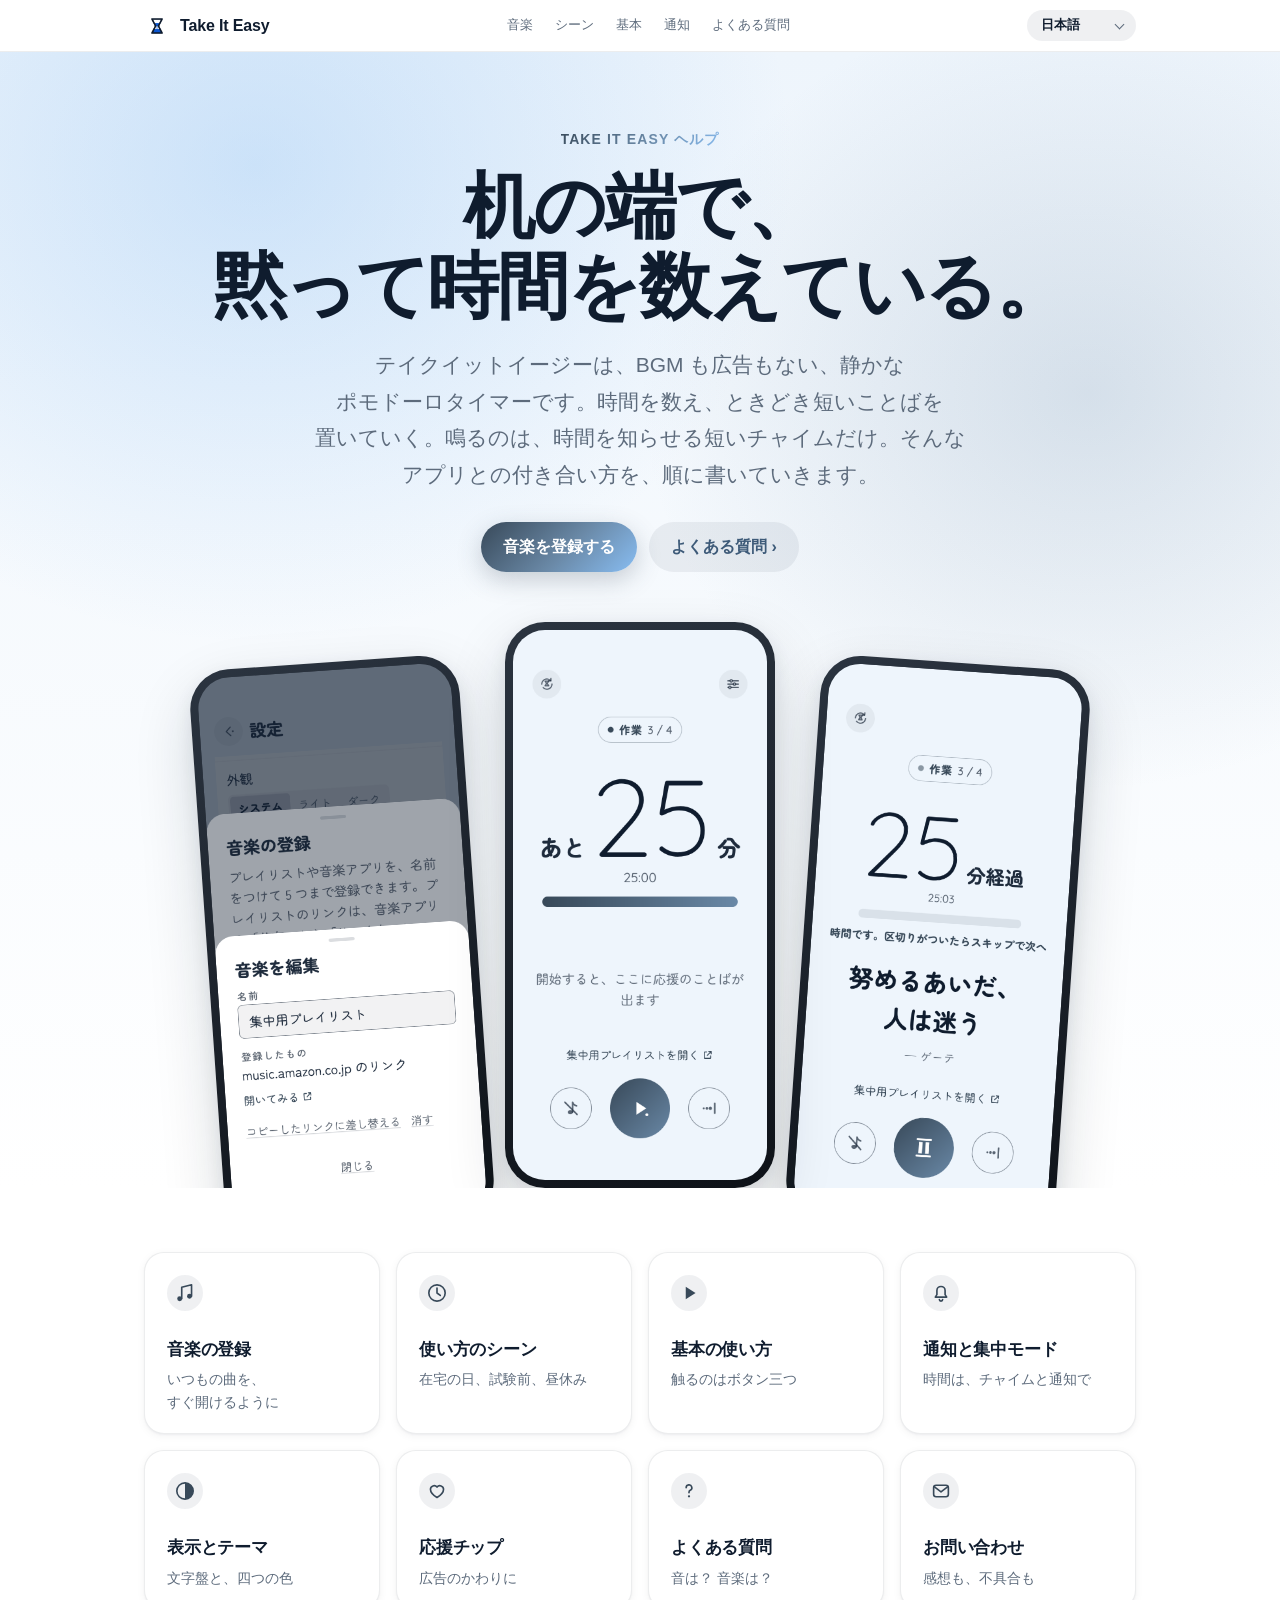
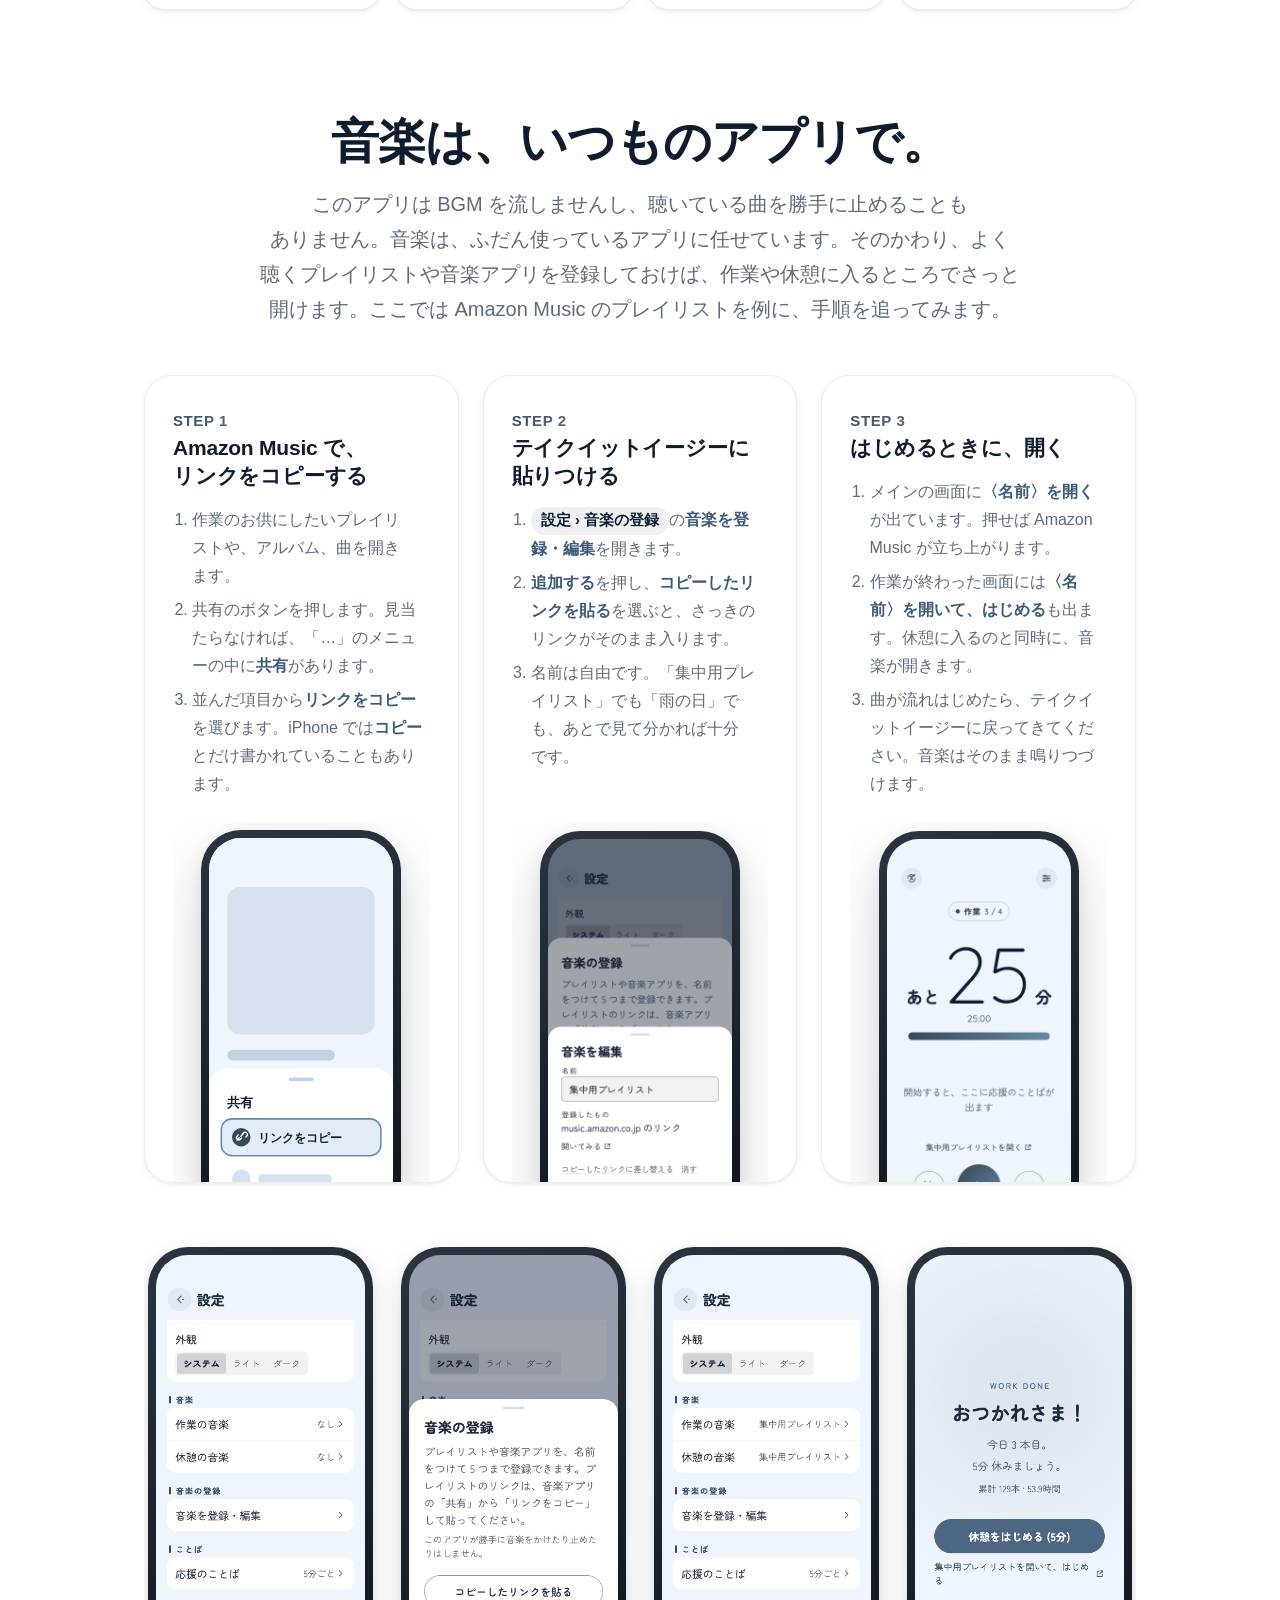
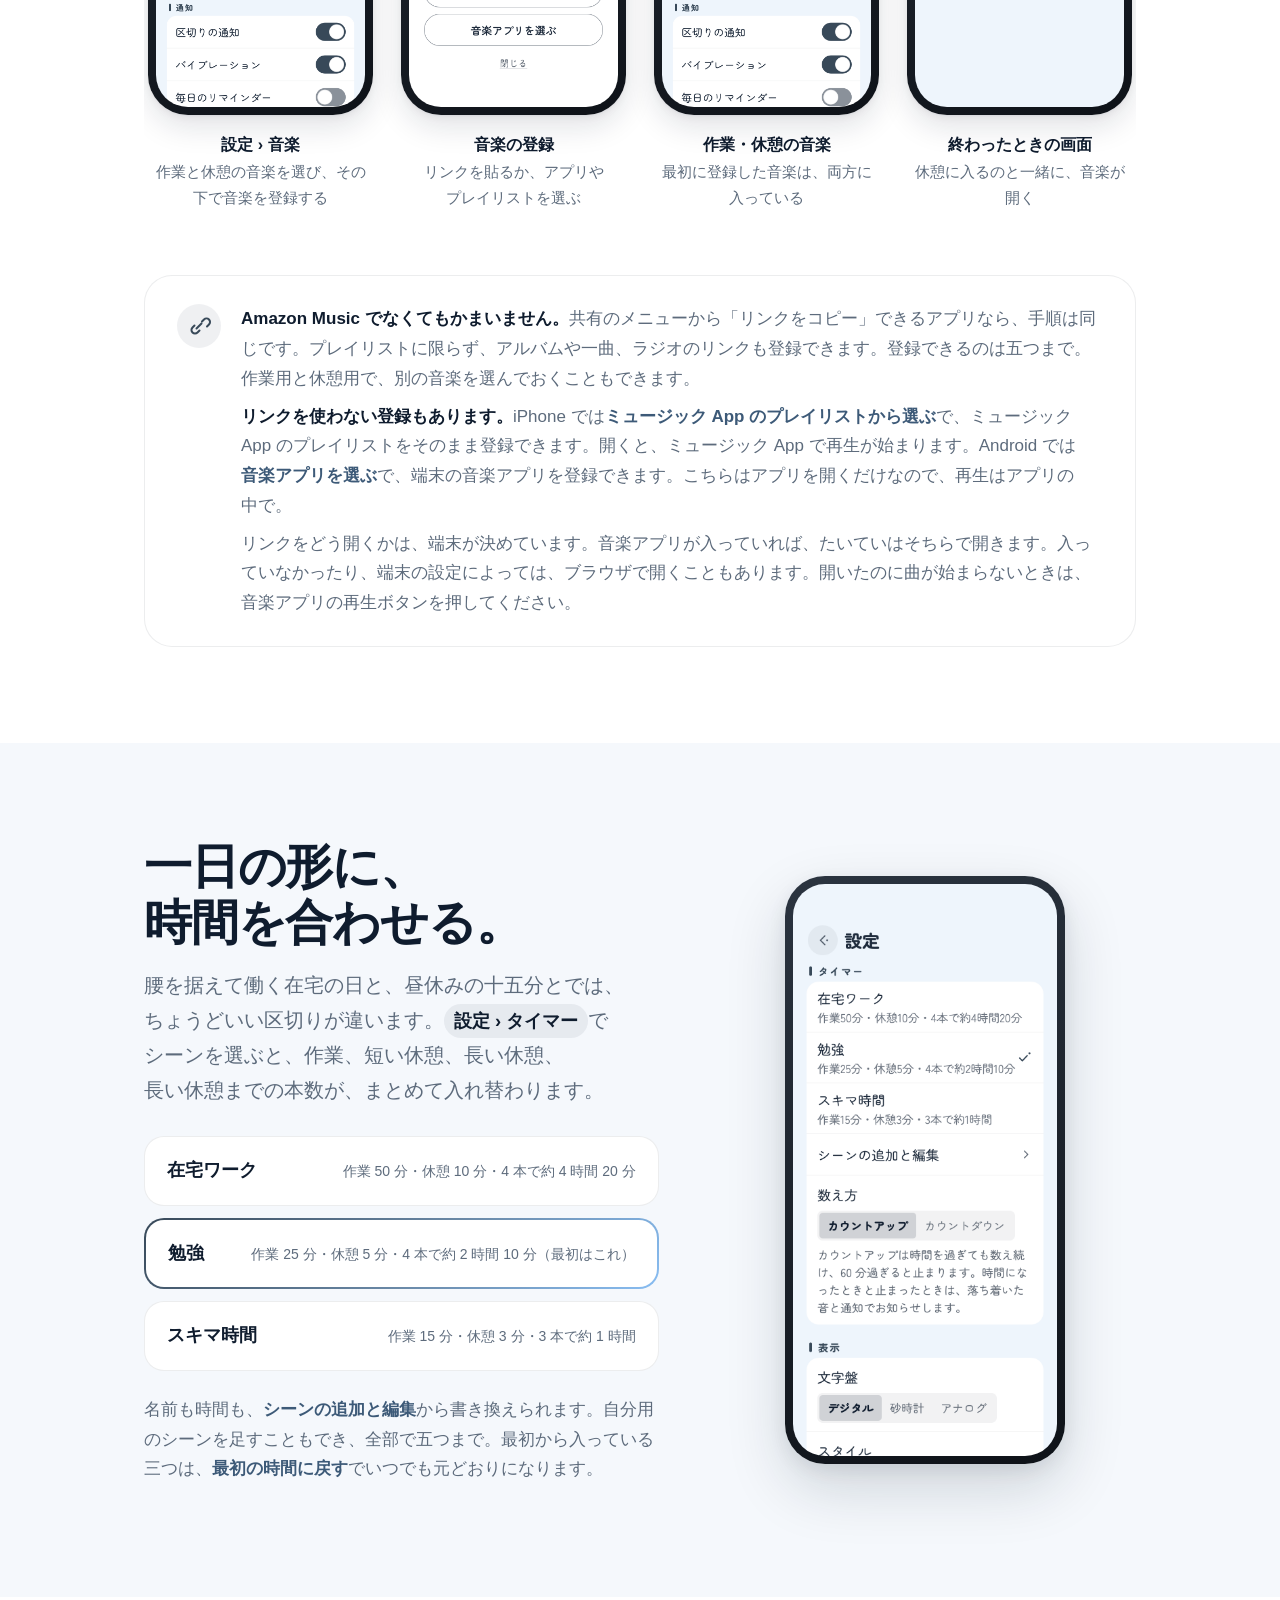
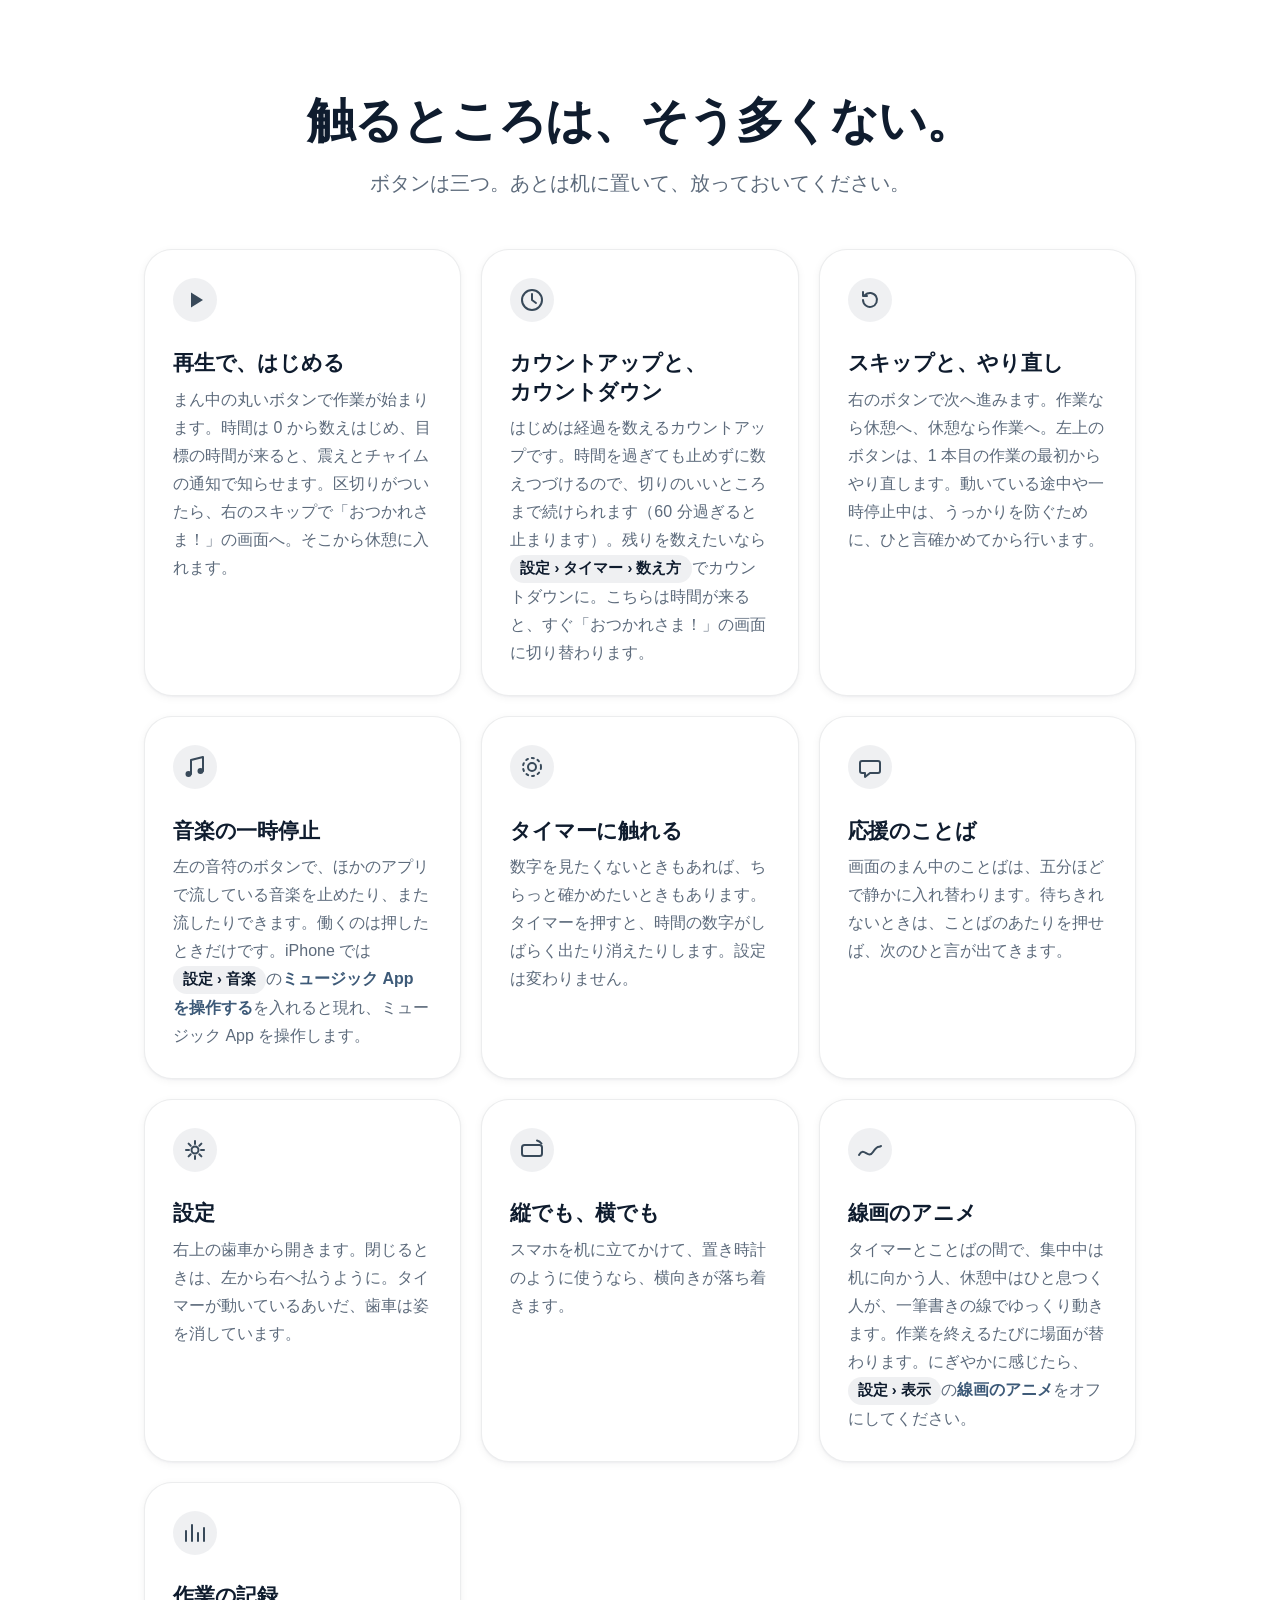
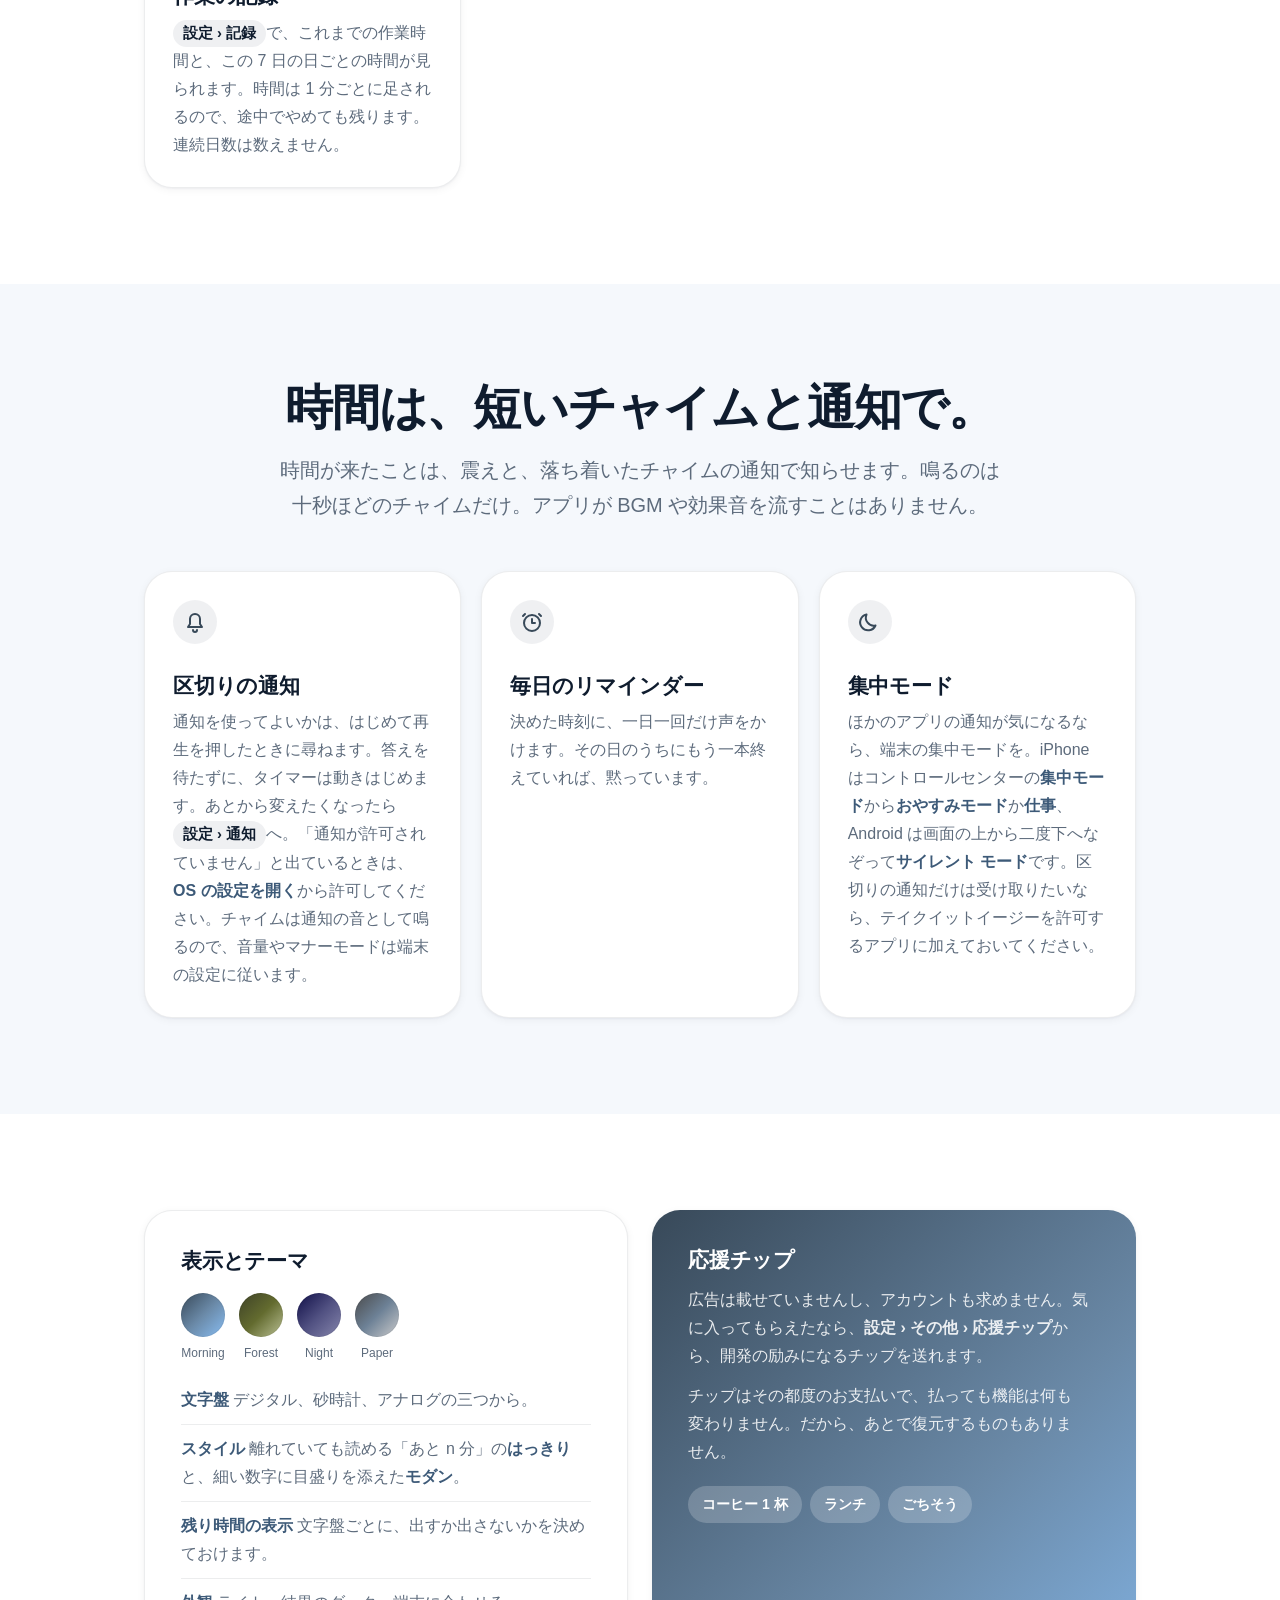
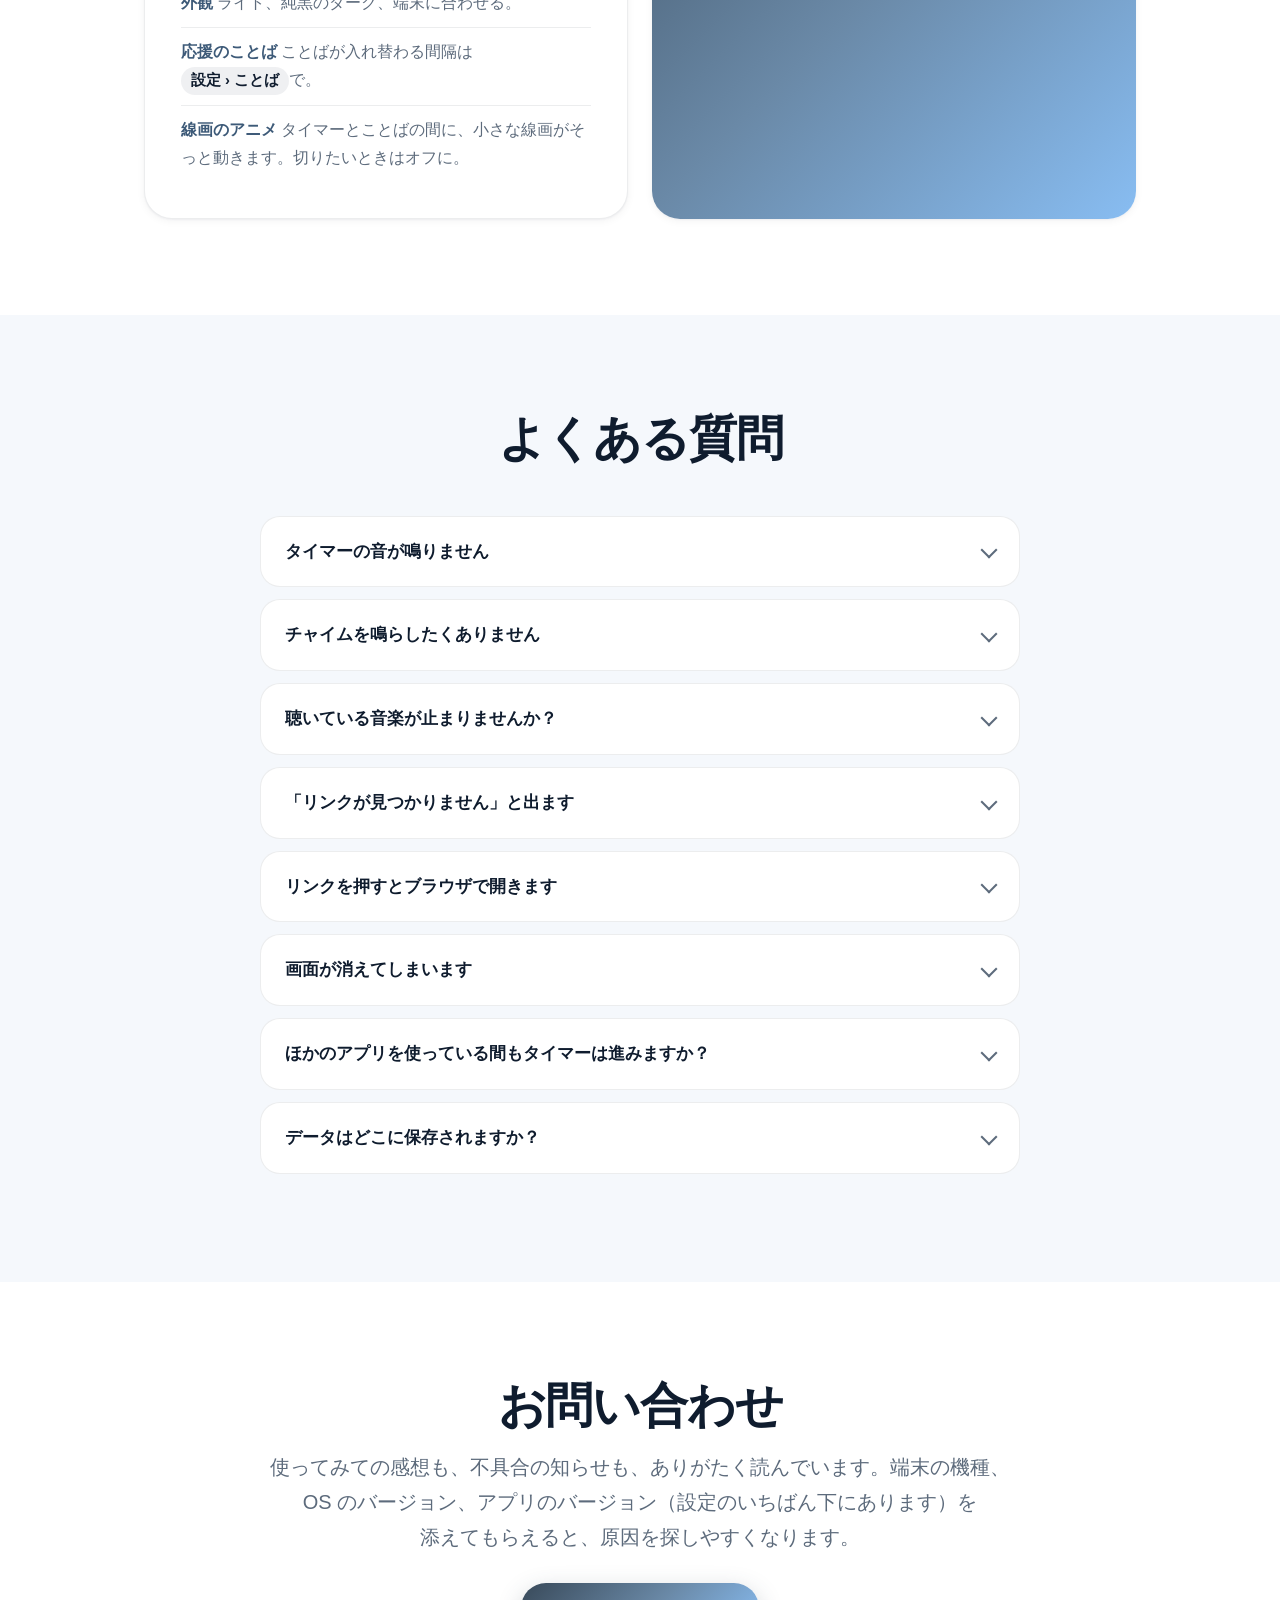
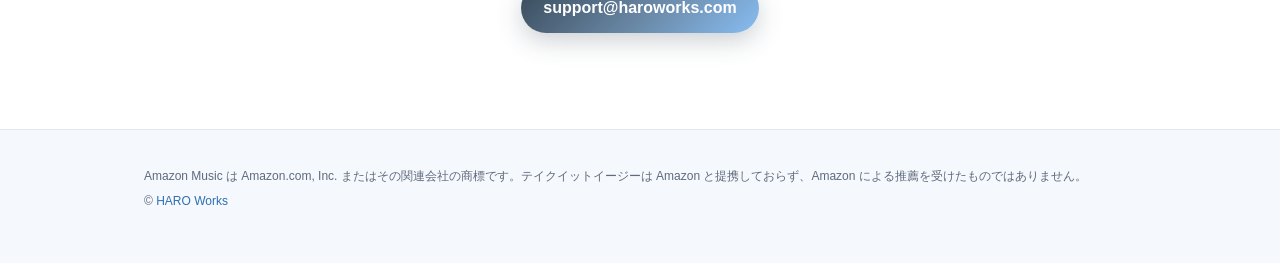
==== commit 5a0e6f41: "Update Take It Easy help for line-drawing animation, focus record and the new add-music flow Co-Auth" ====
--- a/takeiteasy/help/index.html
+++ b/takeiteasy/help/index.html
@@ -172,7 +172,7 @@
             <h3>テイクイットイージーに貼りつける</h3>
             <ol>
               <li><span class="path">設定 › 音楽の登録</span>の<span class="ui">音楽を登録・編集</span>を開きます。</li>
-              <li><span class="ui">コピーしたリンクを貼る</span>を押すと、さっきのリンクがそのまま入ります。</li>
+              <li><span class="ui">追加する</span>を押し、<span class="ui">コピーしたリンクを貼る</span>を選ぶと、さっきのリンクがそのまま入ります。</li>
               <li>名前は自由です。「集中用プレイリスト」でも「雨の日」でも、あとで見て分かれば十分です。</li>
             </ol>
             <div class="step-foot">
@@ -289,6 +289,16 @@
             <h3>縦でも、横でも</h3>
             <p>スマホを机に立てかけて、置き時計のように使うなら、横向きが落ち着きます。</p>
           </div>
+          <div class="tile reveal">
+            <svg class="glyph" viewBox="0 0 44 44" aria-hidden="true"><circle class="bg" cx="22" cy="22" r="22"/><path class="st" d="M11 27c5-9 9 5 14-3s6-4 8-6"/></svg>
+            <h3>線画のアニメ</h3>
+            <p>タイマーとことばの間で、集中中は机に向かう人、休憩中はひと息つく人が、一筆書きの線でゆっくり動きます。作業を終えるたびに場面が替わります。にぎやかに感じたら、<span class="path">設定 › 表示</span>の<span class="ui">線画のアニメ</span>をオフにしてください。</p>
+          </div>
+          <div class="tile reveal">
+            <svg class="glyph" viewBox="0 0 44 44" aria-hidden="true"><circle class="bg" cx="22" cy="22" r="22"/><path class="st" d="M13 30V20m6 10V14m6 16v-8m6 8V17"/></svg>
+            <h3>作業の記録</h3>
+            <p><span class="path">設定 › 記録</span>で、これまでの作業時間と、この 7 日の日ごとの時間が見られます。時間は 1 分ごとに足されるので、途中でやめても残ります。連続日数は数えません。</p>
+          </div>
         </div>
       </div>
     </section>
@@ -335,6 +345,7 @@
             <li><span class="ui">残り時間の表示</span> 文字盤ごとに、出すか出さないかを決めておけます。</li>
             <li><span class="ui">外観</span> ライト、純黒のダーク、端末に合わせる。</li>
             <li><span class="ui">応援のことば</span> ことばが入れ替わる間隔は<span class="path">設定 › ことば</span>で。</li>
+            <li><span class="ui">線画のアニメ</span> タイマーとことばの間に、小さな線画がそっと動きます。切りたいときはオフに。</li>
           </ul>
         </div>
         <div id="tip" class="card tip-card reveal">
